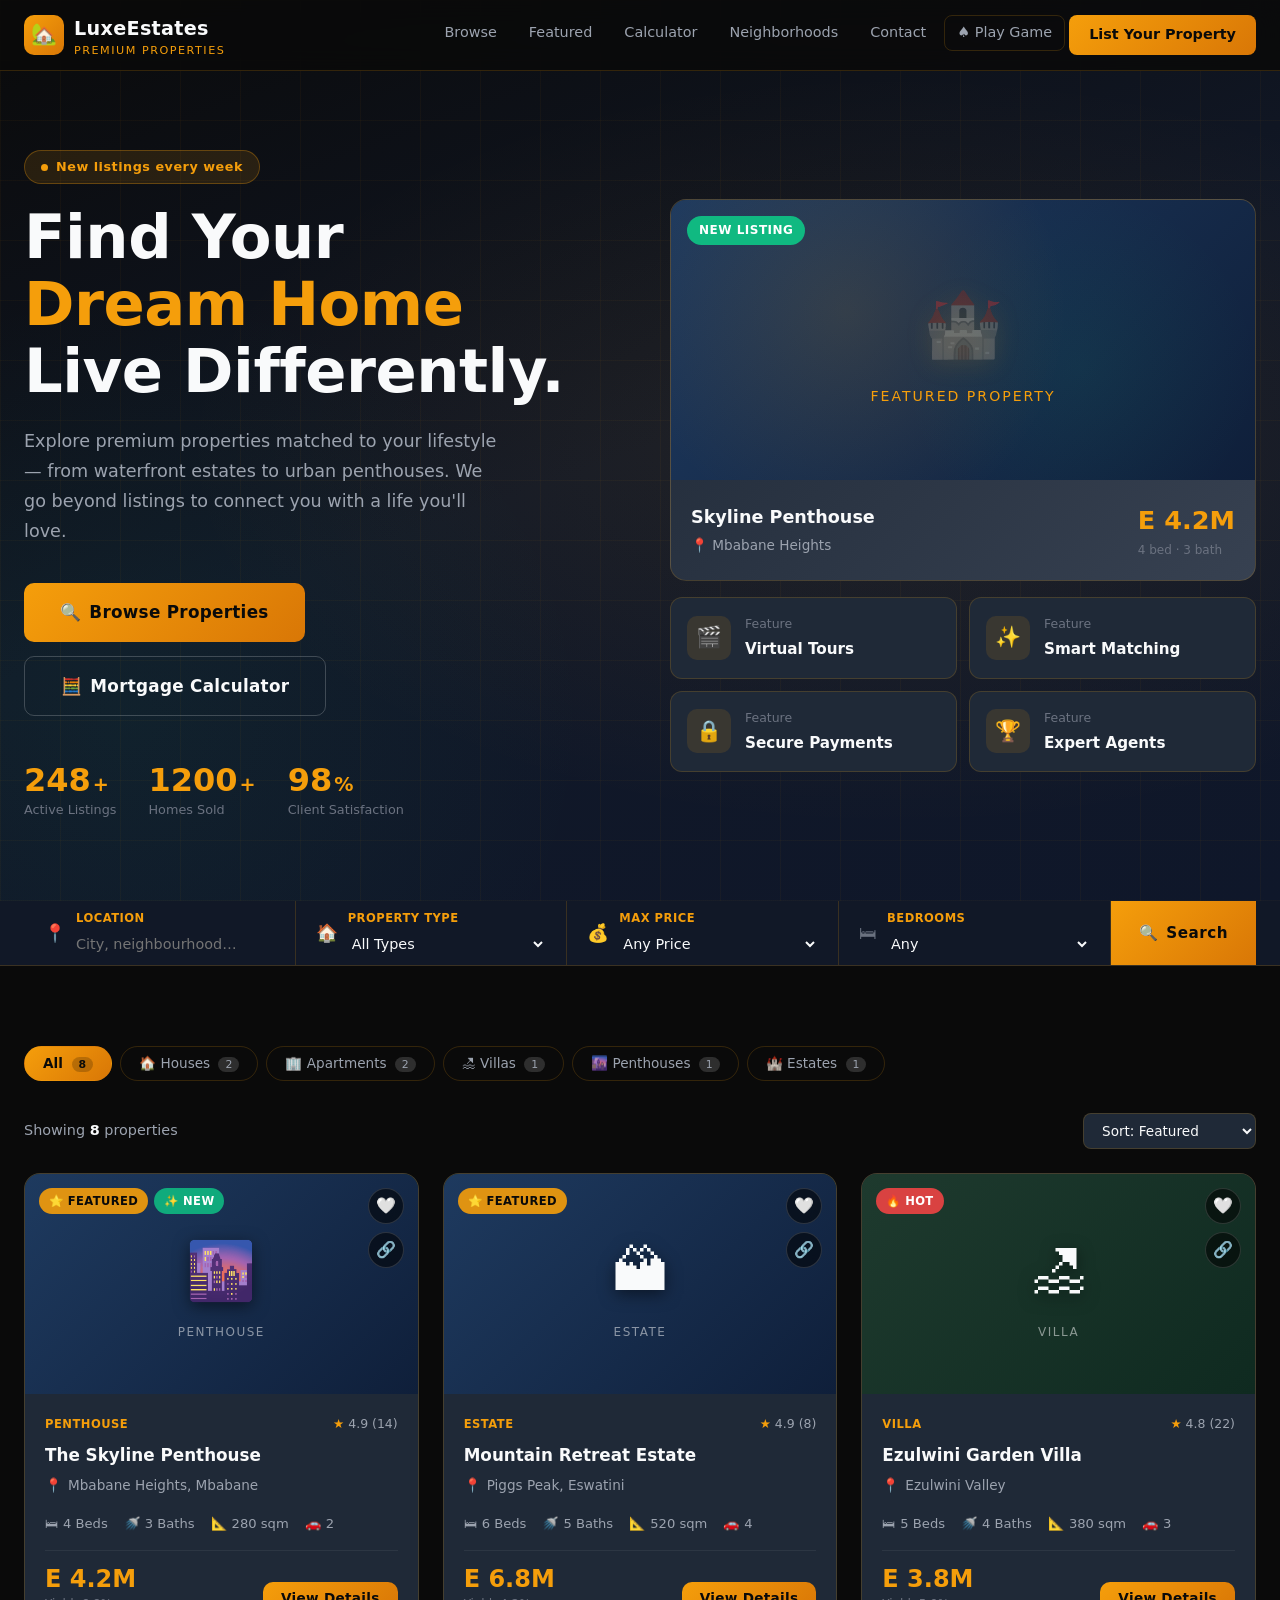
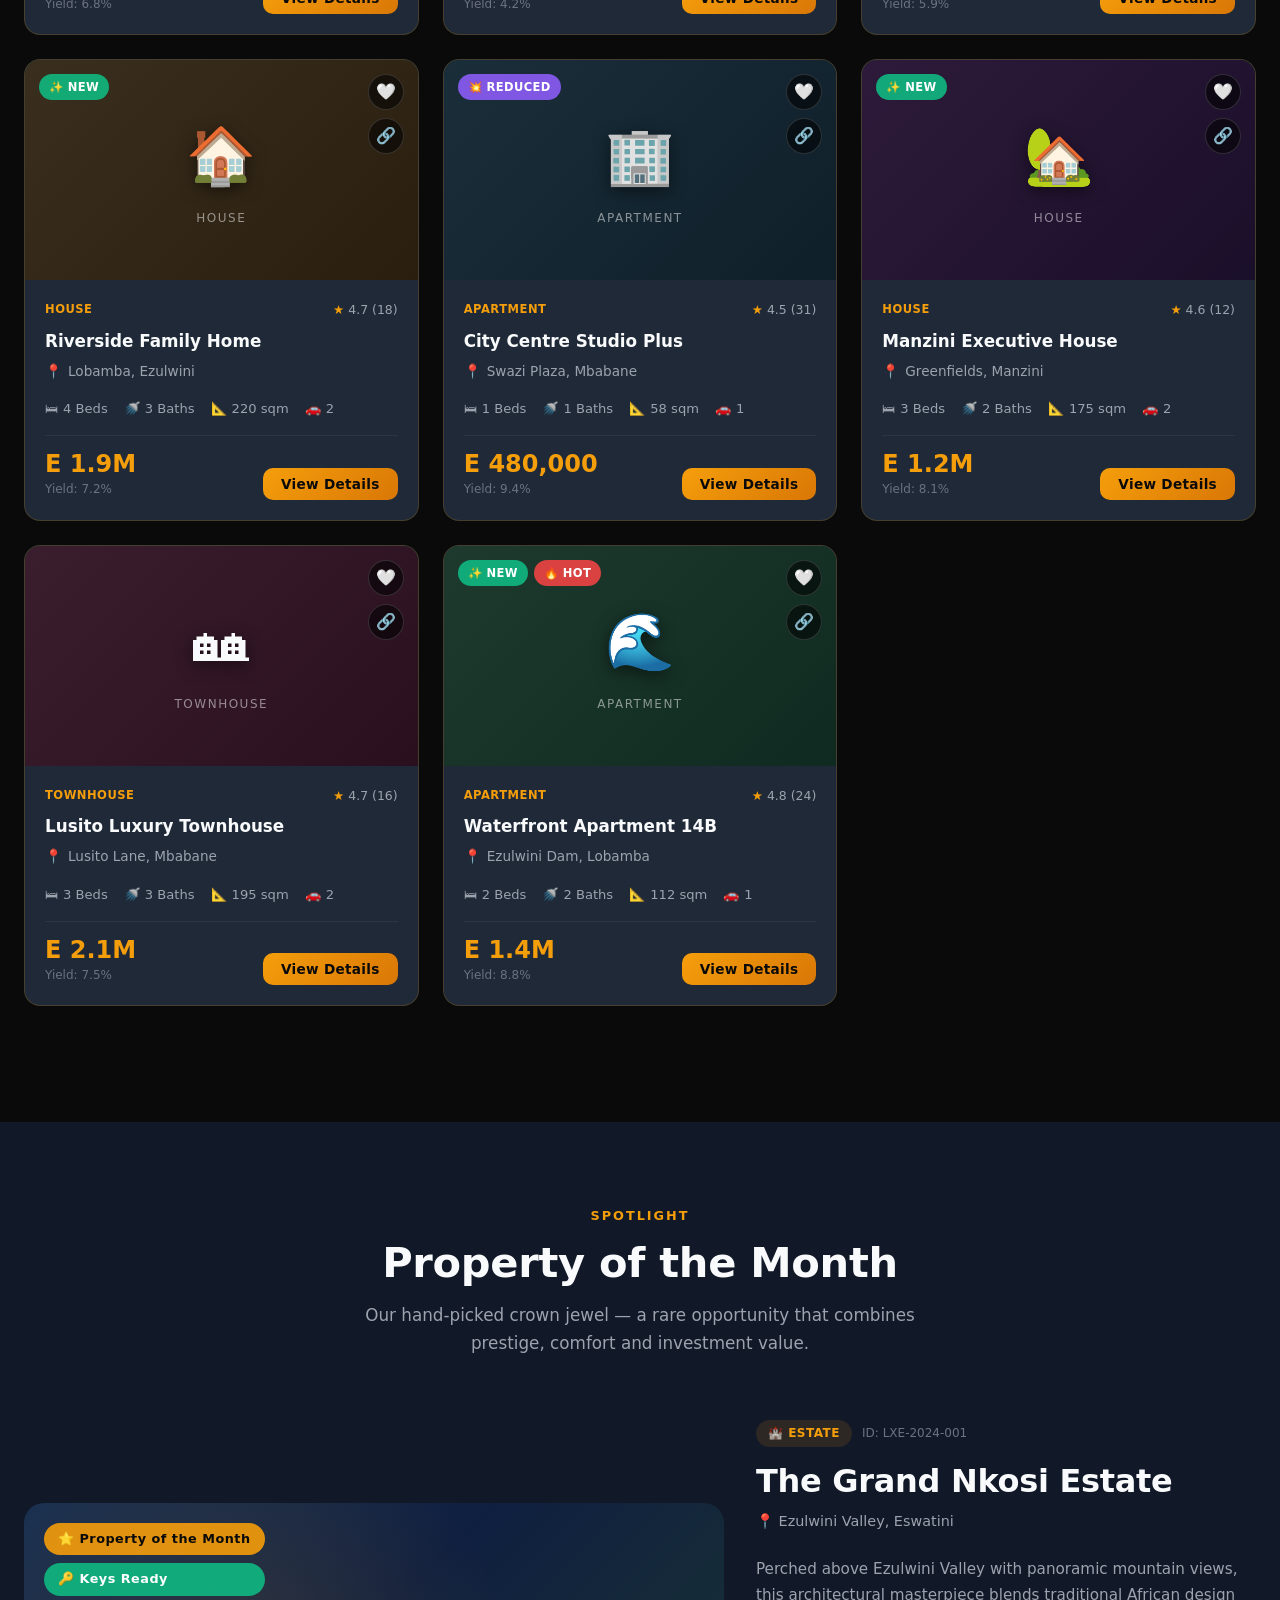
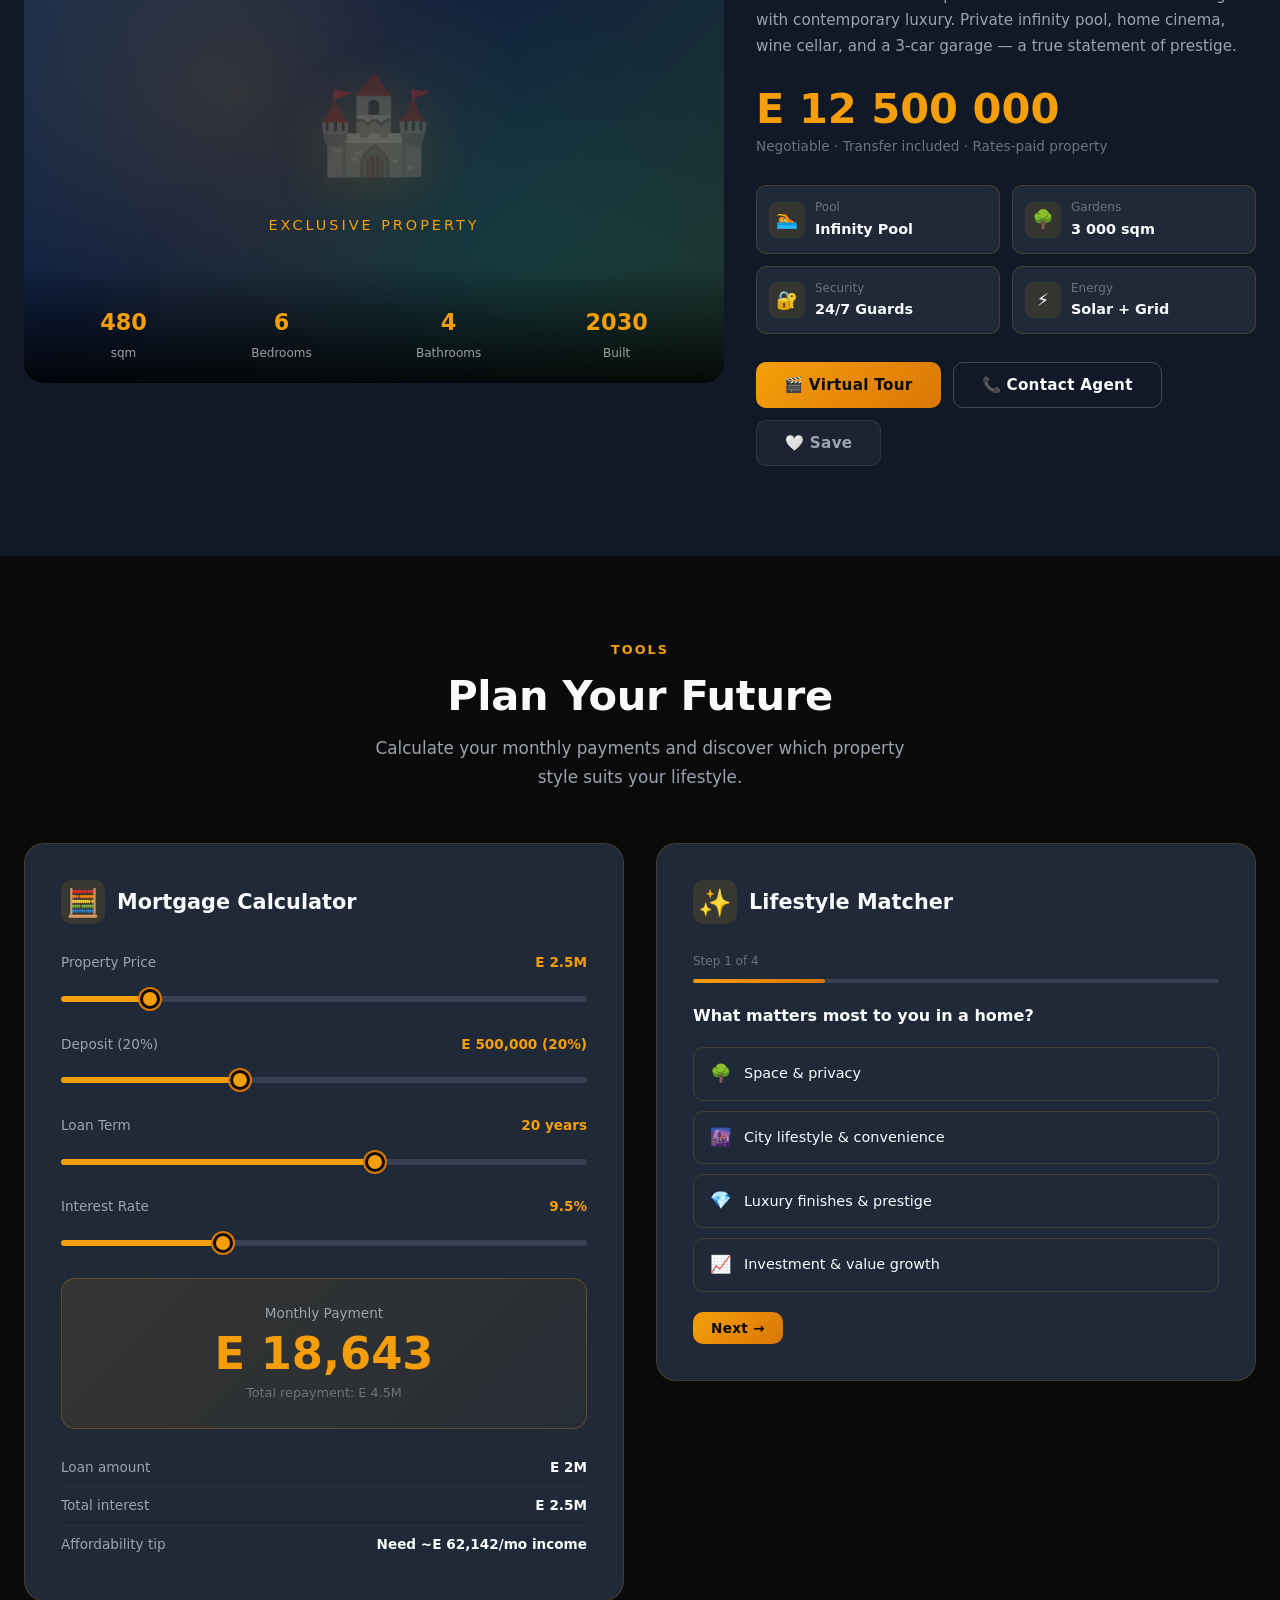
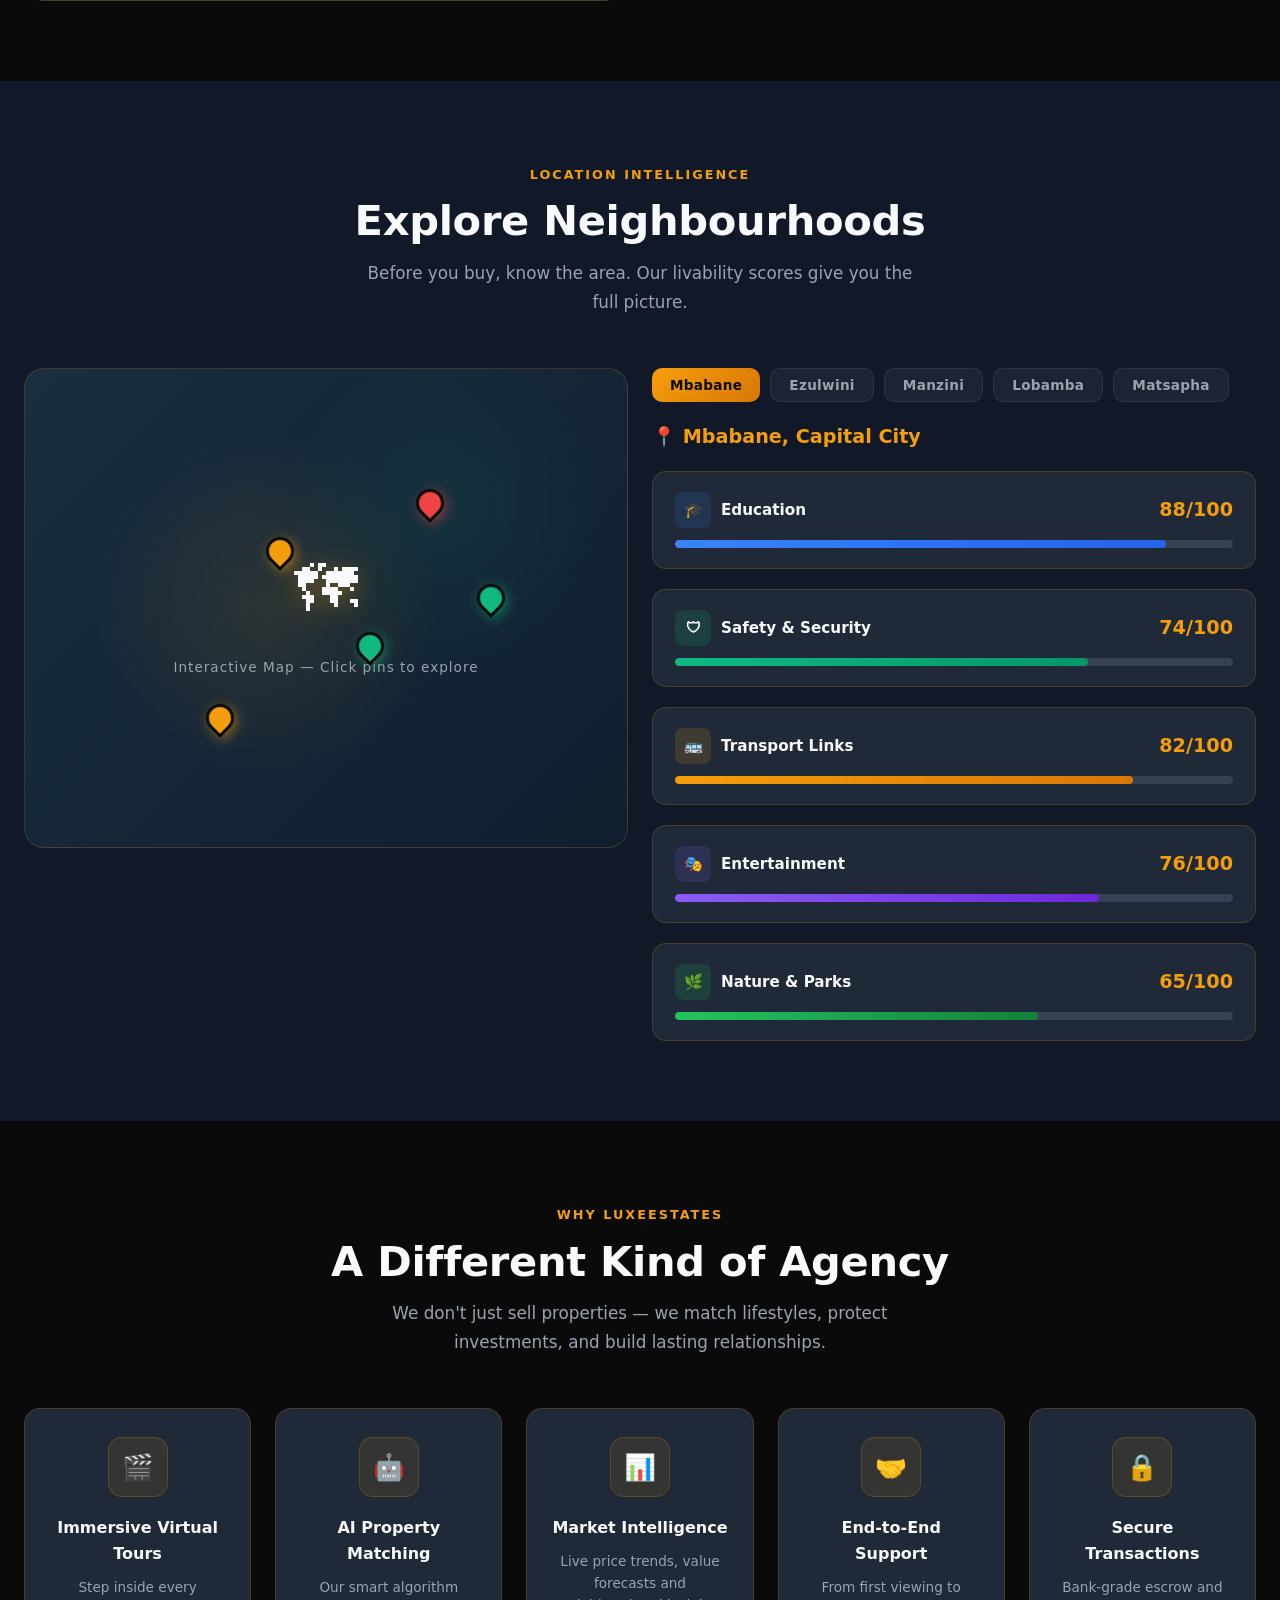
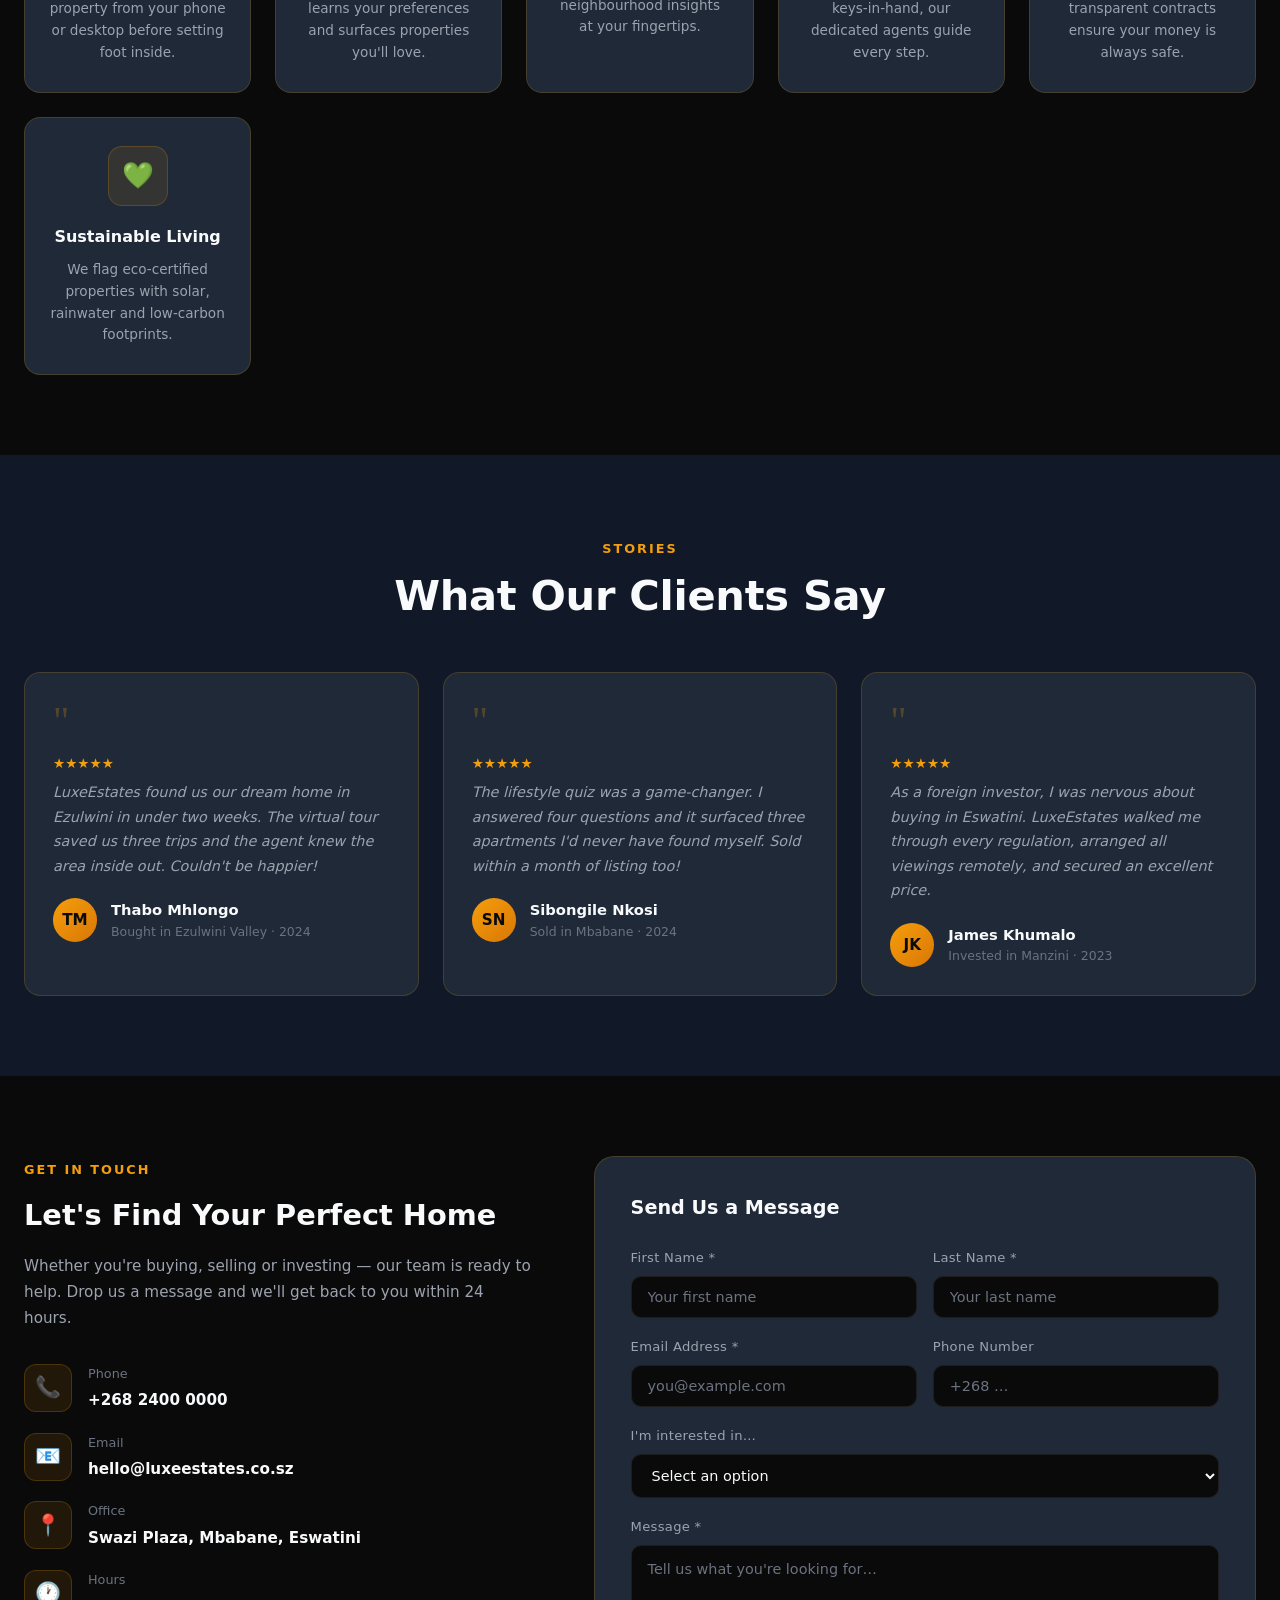
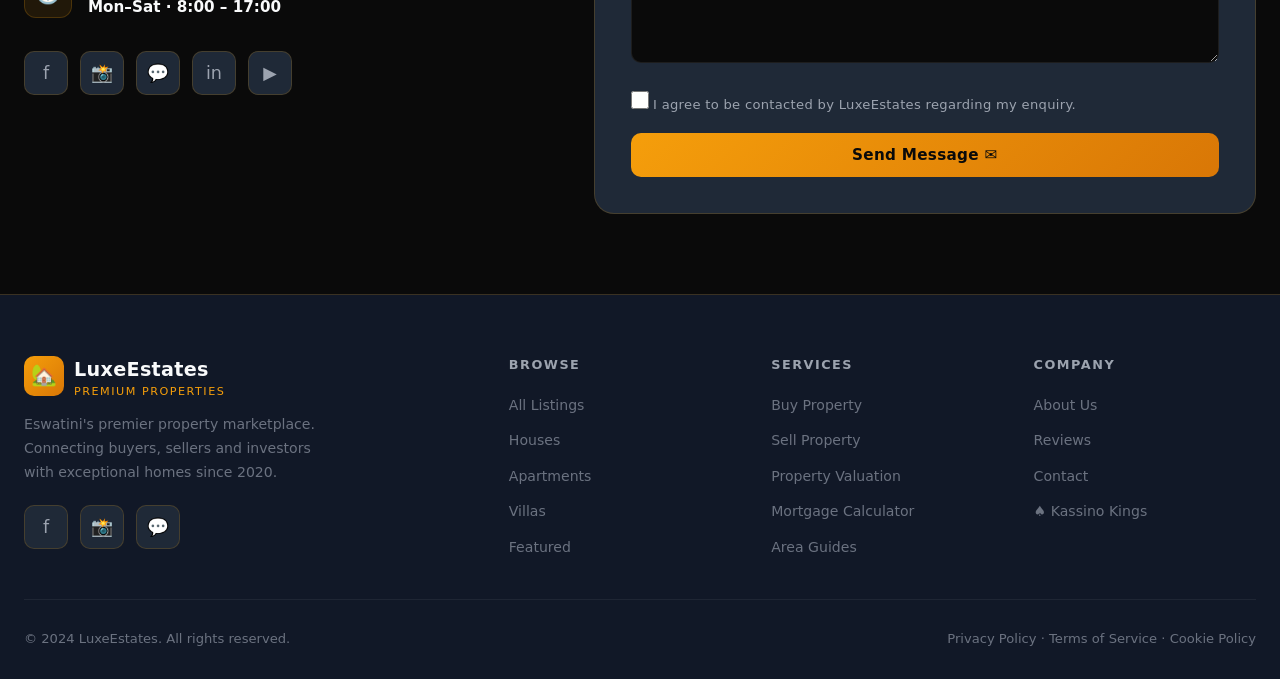
==== properties.html @ 28d4ff29 "Add interactive LuxeEstates property website Co-authored-by: Mr-Zwalo <201201387+Mr-Zwalo@users.nore" ====
<!DOCTYPE html>
<html lang="en">
<head>
    <meta charset="UTF-8">
    <meta name="viewport" content="width=device-width, initial-scale=1.0">
    <title>LuxeEstates — Premium Property Marketplace</title>
    <meta name="description" content="Discover extraordinary properties. Browse luxury homes, apartments and estates with virtual tours, interactive maps and AI-powered lifestyle matching.">
    <link rel="stylesheet" href="css/properties.css">
</head>
<body>

<!-- ── NAVIGATION ───────────────────────────────────────────────────────── -->
<nav id="nav" role="navigation" aria-label="Main navigation">
    <div class="container nav-inner">
        <a href="#" class="nav-logo" aria-label="LuxeEstates home">
            <div class="nav-logo-icon" aria-hidden="true">🏡</div>
            <div>
                <span class="nav-logo-text">LuxeEstates</span>
                <span class="nav-logo-sub">Premium Properties</span>
            </div>
        </a>

        <ul class="nav-links" id="nav-links" role="list">
            <li><a href="#listings" class="nav-links-item">Browse</a></li>
            <li><a href="#featured-section" class="nav-links-item">Featured</a></li>
            <li><a href="#calculator-section" class="nav-links-item">Calculator</a></li>
            <li><a href="#neighborhood-section" class="nav-links-item">Neighborhoods</a></li>
            <li><a href="#contact-section" class="nav-links-item">Contact</a></li>
            <li><a href="index.html" class="nav-links-item nav-game-link" title="Play Kassino Kings">♠ Play Game</a></li>
            <li><a href="#contact-section" class="nav-links-item nav-cta">List Your Property</a></li>
        </ul>

        <button id="nav-hamburger" aria-label="Toggle menu" aria-expanded="false">
            <span></span><span></span><span></span>
        </button>
    </div>
</nav>

<!-- ── HERO ─────────────────────────────────────────────────────────────── -->
<section id="hero" aria-label="Hero">
    <div class="hero-bg" aria-hidden="true"></div>
    <div class="hero-grid" aria-hidden="true"></div>

    <div class="container">
        <div class="hero-content">
            <!-- Left text -->
            <div class="hero-text">
                <div class="hero-badge" aria-live="polite">
                    <span class="hero-badge-dot" aria-hidden="true"></span>
                    <span>New listings every week</span>
                </div>

                <h1 class="hero-title">
                    <span class="hero-title-line">Find Your</span>
                    <span class="hero-title-line hero-title-accent">Dream Home</span>
                    <span class="hero-title-line">Live Differently.</span>
                </h1>

                <p class="hero-desc">
                    Explore premium properties matched to your lifestyle — from waterfront estates
                    to urban penthouses. We go beyond listings to connect you with a life you'll love.
                </p>

                <div class="hero-actions">
                    <a href="#listings" class="btn btn-primary btn-lg">
                        <span>🔍</span> Browse Properties
                    </a>
                    <a href="#calculator-section" class="btn btn-outline btn-lg">
                        <span>🧮</span> Mortgage Calculator
                    </a>
                </div>

                <div class="hero-stats" aria-label="Key statistics">
                    <div class="stat-item">
                        <div class="stat-number"><span class="counter" data-target="248">0</span><sup>+</sup></div>
                        <div class="stat-label">Active Listings</div>
                    </div>
                    <div class="stat-item">
                        <div class="stat-number"><span class="counter" data-target="1200">0</span><sup>+</sup></div>
                        <div class="stat-label">Homes Sold</div>
                    </div>
                    <div class="stat-item">
                        <div class="stat-number"><span class="counter" data-target="98">0</span><sup>%</sup></div>
                        <div class="stat-label">Client Satisfaction</div>
                    </div>
                </div>
            </div>

            <!-- Right visual cards -->
            <div class="hero-visual" aria-hidden="true">
                <div class="hero-main-card">
                    <div class="hero-property-img-placeholder prop-color-1">
                        <div class="house-icon">🏰</div>
                        <div class="prop-tag">Featured Property</div>
                    </div>
                    <div class="hero-badge-tag">New Listing</div>
                    <div class="hero-card-info">
                        <div>
                            <div class="hero-card-name">Skyline Penthouse</div>
                            <div class="hero-card-loc">📍 Mbabane Heights</div>
                        </div>
                        <div>
                            <div class="hero-card-price">E 4.2M</div>
                            <div class="hero-card-price-sub">4 bed · 3 bath</div>
                        </div>
                    </div>
                </div>

                <div class="hero-mini-cards">
                    <div class="hero-mini-card" tabindex="0" role="button" aria-label="Virtual Tours feature">
                        <div class="hero-mini-icon">🎬</div>
                        <div>
                            <div class="hero-mini-label">Feature</div>
                            <div class="hero-mini-value">Virtual Tours</div>
                        </div>
                    </div>
                    <div class="hero-mini-card" tabindex="0" role="button" aria-label="Smart Matching feature">
                        <div class="hero-mini-icon">✨</div>
                        <div>
                            <div class="hero-mini-label">Feature</div>
                            <div class="hero-mini-value">Smart Matching</div>
                        </div>
                    </div>
                    <div class="hero-mini-card" tabindex="0" role="button" aria-label="Secure Payments feature">
                        <div class="hero-mini-icon">🔒</div>
                        <div>
                            <div class="hero-mini-label">Feature</div>
                            <div class="hero-mini-value">Secure Payments</div>
                        </div>
                    </div>
                    <div class="hero-mini-card" tabindex="0" role="button" aria-label="Expert Agents feature">
                        <div class="hero-mini-icon">🏆</div>
                        <div>
                            <div class="hero-mini-label">Feature</div>
                            <div class="hero-mini-value">Expert Agents</div>
                        </div>
                    </div>
                </div>
            </div>
        </div>
    </div>
</section>

<!-- ── SEARCH BAR ─────────────────────────────────────────────────────────── -->
<section id="search-section" aria-label="Property search">
    <div class="container">
        <form class="search-bar" id="search-form" role="search" aria-label="Search properties">
            <div class="search-field">
                <span class="search-field-icon" aria-hidden="true">📍</span>
                <div class="search-field-inner">
                    <label for="search-location">Location</label>
                    <input id="search-location" type="text" placeholder="City, neighbourhood…" autocomplete="off">
                </div>
            </div>

            <div class="search-field">
                <span class="search-field-icon" aria-hidden="true">🏠</span>
                <div class="search-field-inner">
                    <label for="search-type">Property Type</label>
                    <select id="search-type" aria-label="Property type">
                        <option value="">All Types</option>
                        <option value="house">House</option>
                        <option value="apartment">Apartment</option>
                        <option value="villa">Villa</option>
                        <option value="penthouse">Penthouse</option>
                        <option value="townhouse">Townhouse</option>
                        <option value="estate">Estate</option>
                    </select>
                </div>
            </div>

            <div class="search-field">
                <span class="search-field-icon" aria-hidden="true">💰</span>
                <div class="search-field-inner">
                    <label for="search-price">Max Price</label>
                    <select id="search-price" aria-label="Maximum price">
                        <option value="">Any Price</option>
                        <option value="500000">E 500 000</option>
                        <option value="1000000">E 1 000 000</option>
                        <option value="2000000">E 2 000 000</option>
                        <option value="5000000">E 5 000 000</option>
                        <option value="10000000">E 10 000 000+</option>
                    </select>
                </div>
            </div>

            <div class="search-field">
                <span class="search-field-icon" aria-hidden="true">🛏</span>
                <div class="search-field-inner">
                    <label for="search-beds">Bedrooms</label>
                    <select id="search-beds" aria-label="Minimum bedrooms">
                        <option value="">Any</option>
                        <option value="1">1+</option>
                        <option value="2">2+</option>
                        <option value="3">3+</option>
                        <option value="4">4+</option>
                        <option value="5">5+</option>
                    </select>
                </div>
            </div>

            <button type="submit" id="btn-search-main" aria-label="Search">
                <span>🔍</span> Search
            </button>
        </form>
    </div>
</section>

<!-- ── LISTINGS ───────────────────────────────────────────────────────────── -->
<section id="listings" class="section" aria-label="Property listings">
    <div class="container">
        <div class="filter-tabs" role="tablist" aria-label="Property type filters" id="filter-tabs">
            <button class="filter-tab active" data-filter="all" role="tab" aria-selected="true">
                All <span class="filter-tab-count" id="count-all">0</span>
            </button>
            <button class="filter-tab" data-filter="house" role="tab" aria-selected="false">
                🏠 Houses <span class="filter-tab-count" id="count-house">0</span>
            </button>
            <button class="filter-tab" data-filter="apartment" role="tab" aria-selected="false">
                🏢 Apartments <span class="filter-tab-count" id="count-apartment">0</span>
            </button>
            <button class="filter-tab" data-filter="villa" role="tab" aria-selected="false">
                🏖 Villas <span class="filter-tab-count" id="count-villa">0</span>
            </button>
            <button class="filter-tab" data-filter="penthouse" role="tab" aria-selected="false">
                🌆 Penthouses <span class="filter-tab-count" id="count-penthouse">0</span>
            </button>
            <button class="filter-tab" data-filter="estate" role="tab" aria-selected="false">
                🏰 Estates <span class="filter-tab-count" id="count-estate">0</span>
            </button>
        </div>

        <div class="listing-header">
            <p class="listing-count" aria-live="polite" id="listing-count-text">Showing <strong id="visible-count">0</strong> properties</p>
            <select class="sort-select" id="sort-select" aria-label="Sort properties">
                <option value="default">Sort: Featured</option>
                <option value="price-asc">Price: Low to High</option>
                <option value="price-desc">Price: High to Low</option>
                <option value="newest">Newest First</option>
                <option value="beds-desc">Most Bedrooms</option>
            </select>
        </div>

        <div class="properties-grid" id="properties-grid" role="list" aria-label="Property listings"></div>

        <div style="text-align:center; margin-top:36px;">
            <button class="btn btn-outline" id="btn-load-more" style="display:none">
                Load More Properties
            </button>
        </div>
    </div>
</section>

<!-- ── FEATURED PROPERTY ──────────────────────────────────────────────────── -->
<section id="featured-section" class="section section-alt" aria-label="Featured property">
    <div class="container">
        <div class="section-header">
            <span class="section-eyebrow">Spotlight</span>
            <h2 class="section-title">Property of the Month</h2>
            <p class="section-desc">Our hand-picked crown jewel — a rare opportunity that combines prestige, comfort and investment value.</p>
        </div>

        <div class="featured-showcase">
            <div class="featured-visual">
                <div class="featured-img">
                    <div class="feat-house">🏰</div>
                    <div class="feat-label">Exclusive Property</div>
                </div>
                <div class="featured-badge-wrap">
                    <span class="featured-badge">⭐ Property of the Month</span>
                    <span class="featured-badge" style="background:rgba(16,185,129,.9);color:#fff">🔑 Keys Ready</span>
                </div>
                <div class="featured-bottom-bar">
                    <div class="featured-stat">
                        <div class="featured-stat-num">480</div>
                        <div class="featured-stat-lab">sqm</div>
                    </div>
                    <div class="featured-stat">
                        <div class="featured-stat-num">6</div>
                        <div class="featured-stat-lab">Bedrooms</div>
                    </div>
                    <div class="featured-stat">
                        <div class="featured-stat-num">4</div>
                        <div class="featured-stat-lab">Bathrooms</div>
                    </div>
                    <div class="featured-stat">
                        <div class="featured-stat-num">2030</div>
                        <div class="featured-stat-lab">Built</div>
                    </div>
                </div>
            </div>

            <div class="featured-info">
                <div class="featured-eyebrow">
                    <span class="featured-type-tag">🏰 Estate</span>
                    <span class="featured-id">ID: LXE-2024-001</span>
                </div>

                <h2 class="featured-title">The Grand Nkosi Estate</h2>
                <div class="featured-loc">📍 Ezulwini Valley, Eswatini</div>

                <p class="featured-desc">
                    Perched above Ezulwini Valley with panoramic mountain views, this architectural masterpiece
                    blends traditional African design with contemporary luxury. Private infinity pool, home cinema,
                    wine cellar, and a 3-car garage — a true statement of prestige.
                </p>

                <div class="featured-price">E 12 500 000</div>
                <p class="featured-price-note">Negotiable · Transfer included · Rates-paid property</p>

                <div class="featured-highlights">
                    <div class="feat-hl">
                        <div class="feat-hl-icon">🏊</div>
                        <div>
                            <div class="feat-hl-label">Pool</div>
                            <div class="feat-hl-val">Infinity Pool</div>
                        </div>
                    </div>
                    <div class="feat-hl">
                        <div class="feat-hl-icon">🌳</div>
                        <div>
                            <div class="feat-hl-label">Gardens</div>
                            <div class="feat-hl-val">3 000 sqm</div>
                        </div>
                    </div>
                    <div class="feat-hl">
                        <div class="feat-hl-icon">🔐</div>
                        <div>
                            <div class="feat-hl-label">Security</div>
                            <div class="feat-hl-val">24/7 Guards</div>
                        </div>
                    </div>
                    <div class="feat-hl">
                        <div class="feat-hl-icon">⚡</div>
                        <div>
                            <div class="feat-hl-label">Energy</div>
                            <div class="feat-hl-val">Solar + Grid</div>
                        </div>
                    </div>
                </div>

                <div class="featured-actions">
                    <button class="btn btn-primary" onclick="openFeaturedModal()">
                        🎬 Virtual Tour
                    </button>
                    <button class="btn btn-outline" onclick="showToast('📞 Agent will call you shortly!', 'success')">
                        📞 Contact Agent
                    </button>
                    <button class="btn btn-ghost" onclick="toggleFeaturedFav(this)">
                        🤍 Save
                    </button>
                </div>
            </div>
        </div>
    </div>
</section>

<!-- ── MORTGAGE CALCULATOR + LIFESTYLE QUIZ ───────────────────────────────── -->
<section id="calculator-section" class="section" aria-label="Mortgage calculator and lifestyle quiz">
    <div class="container">
        <div class="section-header">
            <span class="section-eyebrow">Tools</span>
            <h2 class="section-title">Plan Your Future</h2>
            <p class="section-desc">Calculate your monthly payments and discover which property style suits your lifestyle.</p>
        </div>

        <div class="calc-grid">
            <!-- Mortgage Calculator -->
            <div class="calc-box" aria-label="Mortgage calculator">
                <div class="calc-title">
                    <div class="calc-title-icon" aria-hidden="true">🧮</div>
                    Mortgage Calculator
                </div>

                <div class="calc-field">
                    <div class="calc-label">
                        <span>Property Price</span>
                        <span class="calc-label-value" id="calc-price-val">E 2 500 000</span>
                    </div>
                    <input type="range" id="calc-price" min="200000" max="15000000" step="100000" value="2500000" aria-label="Property price">
                </div>

                <div class="calc-field">
                    <div class="calc-label">
                        <span>Deposit (20%)</span>
                        <span class="calc-label-value" id="calc-deposit-val">E 500 000</span>
                    </div>
                    <input type="range" id="calc-deposit" min="5" max="50" step="1" value="20" aria-label="Deposit percentage">
                </div>

                <div class="calc-field">
                    <div class="calc-label">
                        <span>Loan Term</span>
                        <span class="calc-label-value" id="calc-term-val">20 years</span>
                    </div>
                    <input type="range" id="calc-term" min="5" max="30" step="1" value="20" aria-label="Loan term in years">
                </div>

                <div class="calc-field">
                    <div class="calc-label">
                        <span>Interest Rate</span>
                        <span class="calc-label-value" id="calc-rate-val">9.5%</span>
                    </div>
                    <input type="range" id="calc-rate" min="5" max="20" step="0.1" value="9.5" aria-label="Annual interest rate">
                </div>

                <div class="calc-result-box" aria-live="polite" aria-atomic="true">
                    <div class="calc-result-label">Monthly Payment</div>
                    <div class="calc-result-value" id="calc-monthly">E 0</div>
                    <div class="calc-result-sub" id="calc-total-label">Total repayment: E 0</div>
                </div>

                <div class="calc-breakdown">
                    <div class="calc-breakdown-row">
                        <span class="cbd-label">Loan amount</span>
                        <span class="cbd-val" id="cbd-loan">E 0</span>
                    </div>
                    <div class="calc-breakdown-row">
                        <span class="cbd-label">Total interest</span>
                        <span class="cbd-val" id="cbd-interest">E 0</span>
                    </div>
                    <div class="calc-breakdown-row">
                        <span class="cbd-label">Affordability tip</span>
                        <span class="cbd-val" id="cbd-tip">—</span>
                    </div>
                </div>
            </div>

            <!-- Lifestyle Matcher -->
            <div class="lifestyle-box" aria-label="Lifestyle property matcher quiz">
                <div class="calc-title">
                    <div class="calc-title-icon" aria-hidden="true">✨</div>
                    Lifestyle Matcher
                </div>

                <div id="quiz-container">
                    <!-- Step 1 -->
                    <div class="quiz-step active" data-step="1">
                        <div class="quiz-step-label">Step 1 of 4</div>
                        <div class="quiz-progress"><div class="quiz-progress-bar" style="width:25%"></div></div>
                        <div class="quiz-question">What matters most to you in a home?</div>
                        <div class="quiz-options" role="group">
                            <label class="quiz-option" data-value="space" tabindex="0">
                                <span class="quiz-option-icon">🌳</span> Space &amp; privacy
                            </label>
                            <label class="quiz-option" data-value="urban" tabindex="0">
                                <span class="quiz-option-icon">🌆</span> City lifestyle &amp; convenience
                            </label>
                            <label class="quiz-option" data-value="luxury" tabindex="0">
                                <span class="quiz-option-icon">💎</span> Luxury finishes &amp; prestige
                            </label>
                            <label class="quiz-option" data-value="value" tabindex="0">
                                <span class="quiz-option-icon">📈</span> Investment &amp; value growth
                            </label>
                        </div>
                        <button class="btn btn-primary btn-sm quiz-next" data-next="2">Next →</button>
                    </div>

                    <!-- Step 2 -->
                    <div class="quiz-step" data-step="2">
                        <div class="quiz-step-label">Step 2 of 4</div>
                        <div class="quiz-progress"><div class="quiz-progress-bar" style="width:50%"></div></div>
                        <div class="quiz-question">How do you prefer to spend your weekends?</div>
                        <div class="quiz-options" role="group">
                            <label class="quiz-option" data-value="outdoor" tabindex="0">
                                <span class="quiz-option-icon">🏞</span> Outdoor activities &amp; nature
                            </label>
                            <label class="quiz-option" data-value="social" tabindex="0">
                                <span class="quiz-option-icon">🎉</span> Entertaining guests
                            </label>
                            <label class="quiz-option" data-value="relax" tabindex="0">
                                <span class="quiz-option-icon">🛋</span> Relaxing at home
                            </label>
                            <label class="quiz-option" data-value="explore" tabindex="0">
                                <span class="quiz-option-icon">🚗</span> Exploring the city
                            </label>
                        </div>
                        <div style="display:flex;gap:10px">
                            <button class="btn btn-ghost btn-sm quiz-back" data-back="1">← Back</button>
                            <button class="btn btn-primary btn-sm quiz-next" data-next="3">Next →</button>
                        </div>
                    </div>

                    <!-- Step 3 -->
                    <div class="quiz-step" data-step="3">
                        <div class="quiz-step-label">Step 3 of 4</div>
                        <div class="quiz-progress"><div class="quiz-progress-bar" style="width:75%"></div></div>
                        <div class="quiz-question">What's your household like?</div>
                        <div class="quiz-options" role="group">
                            <label class="quiz-option" data-value="single" tabindex="0">
                                <span class="quiz-option-icon">👤</span> Solo professional
                            </label>
                            <label class="quiz-option" data-value="couple" tabindex="0">
                                <span class="quiz-option-icon">👫</span> Couple / Partner
                            </label>
                            <label class="quiz-option" data-value="family" tabindex="0">
                                <span class="quiz-option-icon">👨‍👩‍👧‍👦</span> Growing family
                            </label>
                            <label class="quiz-option" data-value="extended" tabindex="0">
                                <span class="quiz-option-icon">🏘</span> Extended / Multi-gen
                            </label>
                        </div>
                        <div style="display:flex;gap:10px">
                            <button class="btn btn-ghost btn-sm quiz-back" data-back="2">← Back</button>
                            <button class="btn btn-primary btn-sm quiz-next" data-next="4">Next →</button>
                        </div>
                    </div>

                    <!-- Step 4 -->
                    <div class="quiz-step" data-step="4">
                        <div class="quiz-step-label">Step 4 of 4</div>
                        <div class="quiz-progress"><div class="quiz-progress-bar" style="width:100%"></div></div>
                        <div class="quiz-question">What's your budget range?</div>
                        <div class="quiz-options" role="group">
                            <label class="quiz-option" data-value="budget-low" tabindex="0">
                                <span class="quiz-option-icon">💚</span> Under E 800 000
                            </label>
                            <label class="quiz-option" data-value="budget-mid" tabindex="0">
                                <span class="quiz-option-icon">💛</span> E 800k – E 3M
                            </label>
                            <label class="quiz-option" data-value="budget-high" tabindex="0">
                                <span class="quiz-option-icon">🧡</span> E 3M – E 8M
                            </label>
                            <label class="quiz-option" data-value="budget-ultra" tabindex="0">
                                <span class="quiz-option-icon">💎</span> E 8M+
                            </label>
                        </div>
                        <div style="display:flex;gap:10px">
                            <button class="btn btn-ghost btn-sm quiz-back" data-back="3">← Back</button>
                            <button class="btn btn-accent btn-sm" id="btn-quiz-finish">See My Match 🎯</button>
                        </div>
                    </div>

                    <!-- Result -->
                    <div class="quiz-step" data-step="result">
                        <div class="quiz-result" id="quiz-result-content" aria-live="polite"></div>
                        <div style="display:flex;gap:10px;justify-content:center;margin-top:20px">
                            <a href="#listings" class="btn btn-primary btn-sm">View Matches</a>
                            <button class="btn btn-ghost btn-sm" id="btn-quiz-restart">Retake Quiz</button>
                        </div>
                    </div>
                </div>
            </div>
        </div>
    </div>
</section>

<!-- ── NEIGHBORHOOD EXPLORER ──────────────────────────────────────────────── -->
<section id="neighborhood-section" class="section section-alt" aria-label="Neighborhood explorer">
    <div class="container">
        <div class="section-header">
            <span class="section-eyebrow">Location Intelligence</span>
            <h2 class="section-title">Explore Neighbourhoods</h2>
            <p class="section-desc">Before you buy, know the area. Our livability scores give you the full picture.</p>
        </div>

        <div class="neighborhood-grid">
            <!-- Map placeholder -->
            <div class="hood-map-placeholder" aria-label="Interactive neighbourhood map">
                <div class="map-icon-big" aria-hidden="true">🗺</div>
                <div class="map-label">Interactive Map — Click pins to explore</div>
                <div class="map-pins" aria-hidden="true" id="map-pins">
                    <div class="map-pin" style="top:35%;left:40%" title="Mbabane CBD" data-area="Mbabane"></div>
                    <div class="map-pin pin-accent" style="top:55%;left:55%" title="Ezulwini Valley" data-area="Ezulwini"></div>
                    <div class="map-pin pin-red" style="top:25%;left:65%" title="Matsapha Industrial" data-area="Matsapha"></div>
                    <div class="map-pin" style="top:70%;left:30%" title="Manzini City" data-area="Manzini"></div>
                    <div class="map-pin pin-accent" style="top:45%;left:75%" title="Lobamba Village" data-area="Lobamba"></div>
                </div>
            </div>

            <!-- Scores panel -->
            <div>
                <div style="display:flex;gap:10px;flex-wrap:wrap;margin-bottom:20px" role="group" aria-label="Select neighbourhood">
                    <button class="btn btn-primary btn-sm" data-hood="Mbabane" onclick="loadHoodScores(this)">Mbabane</button>
                    <button class="btn btn-ghost btn-sm" data-hood="Ezulwini" onclick="loadHoodScores(this)">Ezulwini</button>
                    <button class="btn btn-ghost btn-sm" data-hood="Manzini" onclick="loadHoodScores(this)">Manzini</button>
                    <button class="btn btn-ghost btn-sm" data-hood="Lobamba" onclick="loadHoodScores(this)">Lobamba</button>
                    <button class="btn btn-ghost btn-sm" data-hood="Matsapha" onclick="loadHoodScores(this)">Matsapha</button>
                </div>

                <div id="hood-area-title" style="font-size:1.2em;font-weight:700;margin-bottom:18px;color:var(--gold)">
                    📍 Mbabane, Eswatini
                </div>

                <div class="hood-scores" id="hood-scores" aria-label="Neighbourhood livability scores"></div>
            </div>
        </div>
    </div>
</section>

<!-- ── WHY US ──────────────────────────────────────────────────────────────── -->
<section id="why-section" class="section" aria-label="Why choose LuxeEstates">
    <div class="container">
        <div class="section-header">
            <span class="section-eyebrow">Why LuxeEstates</span>
            <h2 class="section-title">A Different Kind of Agency</h2>
            <p class="section-desc">We don't just sell properties — we match lifestyles, protect investments, and build lasting relationships.</p>
        </div>

        <div class="why-grid">
            <div class="why-card">
                <div class="why-icon">🎬</div>
                <div class="why-title">Immersive Virtual Tours</div>
                <div class="why-desc">Step inside every property from your phone or desktop before setting foot inside.</div>
            </div>
            <div class="why-card">
                <div class="why-icon">🤖</div>
                <div class="why-title">AI Property Matching</div>
                <div class="why-desc">Our smart algorithm learns your preferences and surfaces properties you'll love.</div>
            </div>
            <div class="why-card">
                <div class="why-icon">📊</div>
                <div class="why-title">Market Intelligence</div>
                <div class="why-desc">Live price trends, value forecasts and neighbourhood insights at your fingertips.</div>
            </div>
            <div class="why-card">
                <div class="why-icon">🤝</div>
                <div class="why-title">End-to-End Support</div>
                <div class="why-desc">From first viewing to keys-in-hand, our dedicated agents guide every step.</div>
            </div>
            <div class="why-card">
                <div class="why-icon">🔒</div>
                <div class="why-title">Secure Transactions</div>
                <div class="why-desc">Bank-grade escrow and transparent contracts ensure your money is always safe.</div>
            </div>
            <div class="why-card">
                <div class="why-icon">💚</div>
                <div class="why-title">Sustainable Living</div>
                <div class="why-desc">We flag eco-certified properties with solar, rainwater and low-carbon footprints.</div>
            </div>
        </div>
    </div>
</section>

<!-- ── TESTIMONIALS ────────────────────────────────────────────────────────── -->
<section id="testimonials-section" class="section section-alt" aria-label="Client testimonials">
    <div class="container">
        <div class="section-header">
            <span class="section-eyebrow">Stories</span>
            <h2 class="section-title">What Our Clients Say</h2>
        </div>

        <div class="testimonials-grid">
            <div class="testimonial-card">
                <div class="testimonial-quote">"</div>
                <div class="testimonial-stars">★★★★★</div>
                <p class="testimonial-text">LuxeEstates found us our dream home in Ezulwini in under two weeks. The virtual tour saved us three trips and the agent knew the area inside out. Couldn't be happier!</p>
                <div class="testimonial-author">
                    <div class="testimonial-avatar">TM</div>
                    <div>
                        <div class="testimonial-name">Thabo Mhlongo</div>
                        <div class="testimonial-role">Bought in Ezulwini Valley · 2024</div>
                    </div>
                </div>
            </div>

            <div class="testimonial-card">
                <div class="testimonial-quote">"</div>
                <div class="testimonial-stars">★★★★★</div>
                <p class="testimonial-text">The lifestyle quiz was a game-changer. I answered four questions and it surfaced three apartments I'd never have found myself. Sold within a month of listing too!</p>
                <div class="testimonial-author">
                    <div class="testimonial-avatar">SN</div>
                    <div>
                        <div class="testimonial-name">Sibongile Nkosi</div>
                        <div class="testimonial-role">Sold in Mbabane · 2024</div>
                    </div>
                </div>
            </div>

            <div class="testimonial-card">
                <div class="testimonial-quote">"</div>
                <div class="testimonial-stars">★★★★★</div>
                <p class="testimonial-text">As a foreign investor, I was nervous about buying in Eswatini. LuxeEstates walked me through every regulation, arranged all viewings remotely, and secured an excellent price.</p>
                <div class="testimonial-author">
                    <div class="testimonial-avatar">JK</div>
                    <div>
                        <div class="testimonial-name">James Khumalo</div>
                        <div class="testimonial-role">Invested in Manzini · 2023</div>
                    </div>
                </div>
            </div>
        </div>
    </div>
</section>

<!-- ── CONTACT ─────────────────────────────────────────────────────────────── -->
<section id="contact-section" class="section" aria-label="Contact us">
    <div class="container">
        <div class="contact-grid">
            <div class="contact-info">
                <span class="section-eyebrow">Get In Touch</span>
                <h2 class="contact-info-title">Let's Find Your Perfect Home</h2>
                <p class="contact-info-desc">
                    Whether you're buying, selling or investing — our team is ready to help. Drop us a message
                    and we'll get back to you within 24 hours.
                </p>

                <div class="contact-points">
                    <div class="contact-point">
                        <div class="contact-point-icon">📞</div>
                        <div>
                            <div class="contact-point-label">Phone</div>
                            <div class="contact-point-val">+268 2400 0000</div>
                        </div>
                    </div>
                    <div class="contact-point">
                        <div class="contact-point-icon">📧</div>
                        <div>
                            <div class="contact-point-label">Email</div>
                            <div class="contact-point-val">hello@luxeestates.co.sz</div>
                        </div>
                    </div>
                    <div class="contact-point">
                        <div class="contact-point-icon">📍</div>
                        <div>
                            <div class="contact-point-label">Office</div>
                            <div class="contact-point-val">Swazi Plaza, Mbabane, Eswatini</div>
                        </div>
                    </div>
                    <div class="contact-point">
                        <div class="contact-point-icon">🕐</div>
                        <div>
                            <div class="contact-point-label">Hours</div>
                            <div class="contact-point-val">Mon–Sat · 8:00 – 17:00</div>
                        </div>
                    </div>
                </div>

                <div class="social-row" aria-label="Social media links">
                    <a href="#" class="social-btn" aria-label="Facebook">f</a>
                    <a href="#" class="social-btn" aria-label="Instagram">📸</a>
                    <a href="#" class="social-btn" aria-label="WhatsApp">💬</a>
                    <a href="#" class="social-btn" aria-label="LinkedIn">in</a>
                    <a href="#" class="social-btn" aria-label="YouTube">▶</a>
                </div>
            </div>

            <div class="contact-form-box" aria-label="Contact form">
                <div class="form-title">Send Us a Message</div>
                <form id="contact-form" novalidate>
                    <div class="form-row">
                        <div class="form-group">
                            <label for="cf-fname">First Name *</label>
                            <input class="form-input" type="text" id="cf-fname" name="fname" placeholder="Your first name" required autocomplete="given-name">
                        </div>
                        <div class="form-group">
                            <label for="cf-lname">Last Name *</label>
                            <input class="form-input" type="text" id="cf-lname" name="lname" placeholder="Your last name" required autocomplete="family-name">
                        </div>
                    </div>
                    <div class="form-row">
                        <div class="form-group">
                            <label for="cf-email">Email Address *</label>
                            <input class="form-input" type="email" id="cf-email" name="email" placeholder="you@example.com" required autocomplete="email">
                        </div>
                        <div class="form-group">
                            <label for="cf-phone">Phone Number</label>
                            <input class="form-input" type="tel" id="cf-phone" name="phone" placeholder="+268 …" autocomplete="tel">
                        </div>
                    </div>
                    <div class="form-group">
                        <label for="cf-interest">I'm interested in…</label>
                        <select class="form-select" id="cf-interest" name="interest">
                            <option value="">Select an option</option>
                            <option>Buying a property</option>
                            <option>Selling my property</option>
                            <option>Renting a property</option>
                            <option>Property investment advice</option>
                            <option>Property valuation</option>
                            <option>Other</option>
                        </select>
                    </div>
                    <div class="form-group">
                        <label for="cf-message">Message *</label>
                        <textarea class="form-textarea" id="cf-message" name="message" rows="4" placeholder="Tell us what you're looking for…" required></textarea>
                    </div>
                    <div class="form-group">
                        <label class="form-check">
                            <input type="checkbox" id="cf-consent" name="consent" required>
                            I agree to be contacted by LuxeEstates regarding my enquiry.
                        </label>
                    </div>
                    <button type="submit" class="btn btn-primary" style="width:100%;justify-content:center">
                        Send Message ✉️
                    </button>
                </form>

                <div class="form-success" id="form-success" role="alert" aria-live="assertive">
                    <div class="form-success-icon">🎉</div>
                    <div class="form-success-title">Message Sent!</div>
                    <p class="form-success-desc">Thank you! Our team will be in touch within 24 hours.</p>
                </div>
            </div>
        </div>
    </div>
</section>

<!-- ── FOOTER ──────────────────────────────────────────────────────────────── -->
<footer role="contentinfo">
    <div class="container">
        <div class="footer-grid">
            <div>
                <div class="footer-brand-logo">
                    <div class="nav-logo-icon" aria-hidden="true">🏡</div>
                    <div>
                        <span class="nav-logo-text">LuxeEstates</span>
                        <span class="nav-logo-sub">Premium Properties</span>
                    </div>
                </div>
                <p class="footer-brand-desc">
                    Eswatini's premier property marketplace. Connecting buyers, sellers
                    and investors with exceptional homes since 2020.
                </p>
                <div class="social-row">
                    <a href="#" class="social-btn" aria-label="Facebook">f</a>
                    <a href="#" class="social-btn" aria-label="Instagram">📸</a>
                    <a href="#" class="social-btn" aria-label="WhatsApp">💬</a>
                </div>
            </div>
            <div>
                <div class="footer-col-title">Browse</div>
                <ul class="footer-links" role="list">
                    <li><a href="#listings">All Listings</a></li>
                    <li><a href="#listings" onclick="filterByType('house')">Houses</a></li>
                    <li><a href="#listings" onclick="filterByType('apartment')">Apartments</a></li>
                    <li><a href="#listings" onclick="filterByType('villa')">Villas</a></li>
                    <li><a href="#featured-section">Featured</a></li>
                </ul>
            </div>
            <div>
                <div class="footer-col-title">Services</div>
                <ul class="footer-links" role="list">
                    <li><a href="#contact-section">Buy Property</a></li>
                    <li><a href="#contact-section">Sell Property</a></li>
                    <li><a href="#contact-section">Property Valuation</a></li>
                    <li><a href="#calculator-section">Mortgage Calculator</a></li>
                    <li><a href="#neighborhood-section">Area Guides</a></li>
                </ul>
            </div>
            <div>
                <div class="footer-col-title">Company</div>
                <ul class="footer-links" role="list">
                    <li><a href="#why-section">About Us</a></li>
                    <li><a href="#testimonials-section">Reviews</a></li>
                    <li><a href="#contact-section">Contact</a></li>
                    <li><a href="index.html">♠ Kassino Kings</a></li>
                </ul>
            </div>
        </div>
        <div class="footer-bottom">
            <span>© 2024 LuxeEstates. All rights reserved.</span>
            <span>
                <a href="#">Privacy Policy</a> ·
                <a href="#">Terms of Service</a> ·
                <a href="#">Cookie Policy</a>
            </span>
        </div>
    </div>
</footer>

<!-- ── PROPERTY DETAIL MODAL ──────────────────────────────────────────────── -->
<div id="prop-modal" class="hidden" role="dialog" aria-modal="true" aria-labelledby="modal-title-text">
    <div class="modal-box">
        <button class="modal-close" onclick="closeModal()" aria-label="Close property details">✕</button>

        <div class="modal-gallery" id="modal-gallery">
            <div class="modal-gallery-img" id="modal-gallery-icon" aria-hidden="true">🏠</div>
            <button class="modal-gallery-nav modal-gallery-prev" onclick="galleryNav(-1)" aria-label="Previous image">‹</button>
            <button class="modal-gallery-nav modal-gallery-next" onclick="galleryNav(1)" aria-label="Next image">›</button>
            <div class="modal-gallery-dots" id="gallery-dots" aria-hidden="true"></div>
            <div class="modal-gallery-badge" id="modal-gallery-badge">Featured</div>
        </div>

        <div class="modal-content">
            <div class="modal-tabs" role="tablist" aria-label="Property detail tabs">
                <button class="modal-tab active" data-panel="overview" role="tab">Overview</button>
                <button class="modal-tab" data-panel="features" role="tab">Features</button>
                <button class="modal-tab" data-panel="floorplan" role="tab">Floor Plan</button>
                <button class="modal-tab" data-panel="invest" role="tab">Investment</button>
            </div>

            <!-- Overview -->
            <div class="modal-tab-panel active" id="panel-overview">
                <div class="modal-header">
                    <div>
                        <div class="modal-title" id="modal-title-text">Property Name</div>
                        <div class="modal-loc" id="modal-loc">📍 Location</div>
                    </div>
                    <div>
                        <div class="modal-price" id="modal-price">E 0</div>
                        <div class="modal-price-note" id="modal-price-note">Negotiable</div>
                    </div>
                </div>

                <div class="modal-feats-grid">
                    <div class="modal-feat">
                        <div class="modal-feat-icon">🛏</div>
                        <div class="modal-feat-val" id="modal-beds">0</div>
                        <div class="modal-feat-lbl">Bedrooms</div>
                    </div>
                    <div class="modal-feat">
                        <div class="modal-feat-icon">🚿</div>
                        <div class="modal-feat-val" id="modal-baths">0</div>
                        <div class="modal-feat-lbl">Bathrooms</div>
                    </div>
                    <div class="modal-feat">
                        <div class="modal-feat-icon">📐</div>
                        <div class="modal-feat-val" id="modal-size">0</div>
                        <div class="modal-feat-lbl">sqm</div>
                    </div>
                    <div class="modal-feat">
                        <div class="modal-feat-icon">🚗</div>
                        <div class="modal-feat-val" id="modal-garage">0</div>
                        <div class="modal-feat-lbl">Garage</div>
                    </div>
                </div>

                <p class="modal-desc" id="modal-desc">Description goes here.</p>

                <div style="display:flex;gap:12px;flex-wrap:wrap">
                    <button class="btn btn-primary" onclick="showToast('📞 Agent will call you!', 'success')">📞 Contact Agent</button>
                    <button class="btn btn-outline" onclick="showToast('📅 Viewing scheduled!', 'success')">📅 Book Viewing</button>
                    <button class="btn btn-ghost" id="modal-fav-btn" onclick="toggleModalFav()">🤍 Save</button>
                </div>
            </div>

            <!-- Features -->
            <div class="modal-tab-panel" id="panel-features">
                <h3 style="margin-bottom:16px;font-size:1em;color:var(--text-secondary);font-weight:600">Property Amenities</h3>
                <div class="modal-amenities-grid" id="modal-amenities"></div>
            </div>

            <!-- Floor Plan -->
            <div class="modal-tab-panel" id="panel-floorplan">
                <div class="floorplan-wrap">
                    <div class="floorplan-icon" aria-hidden="true">📐</div>
                    <div class="floorplan-label">Interactive Floor Plan</div>
                    <div class="floorplan-grid" id="floorplan-grid"></div>
                </div>
            </div>

            <!-- Investment -->
            <div class="modal-tab-panel" id="panel-invest">
                <h3 style="margin-bottom:16px;font-size:1em;color:var(--text-secondary);font-weight:600">Investment Analysis</h3>
                <div id="modal-invest-content"></div>
            </div>
        </div>
    </div>
</div>

<!-- ── TOAST ───────────────────────────────────────────────────────────────── -->
<div id="toast" role="status" aria-live="polite" aria-atomic="true">
    <span class="toast-icon" id="toast-icon" aria-hidden="true">✅</span>
    <span class="toast-msg" id="toast-msg"></span>
</div>

<!-- ── BACK TO TOP ────────────────────────────────────────────────────────── -->
<button id="back-to-top" onclick="scrollTo({top:0,behavior:'smooth'})" aria-label="Back to top">↑</button>

<script src="js/properties.js"></script>
</body>
</html>
---- css/properties.css ----
/* ── Reset & root ─────────────────────────────────────────────────────────── */
*, *::before, *::after { box-sizing: border-box; margin: 0; padding: 0; }

:root {
    --primary:      #0a0a0a;
    --secondary:    #111827;
    --surface:      #1f2937;
    --surface2:     #374151;
    --gold:         #f59e0b;
    --gold-light:   #fcd34d;
    --gold-dark:    #d97706;
    --accent:       #10b981;
    --accent-dark:  #059669;
    --red:          #ef4444;
    --text-primary: #f9fafb;
    --text-secondary:#9ca3af;
    --text-muted:   #6b7280;
    --border:       rgba(245,158,11,.18);
    --card-radius:  16px;
    --transition:   .3s ease;
}

html { scroll-behavior: smooth; }
body {
    font-family: 'Segoe UI', system-ui, -apple-system, sans-serif;
    background: var(--primary);
    color: var(--text-primary);
    line-height: 1.6;
    overflow-x: hidden;
}

/* ── Scrollbar ────────────────────────────────────────────────────────────── */
::-webkit-scrollbar { width: 6px; }
::-webkit-scrollbar-track { background: var(--secondary); }
::-webkit-scrollbar-thumb { background: var(--gold-dark); border-radius: 3px; }

/* ── Utilities ────────────────────────────────────────────────────────────── */
.container { max-width: 1280px; margin: 0 auto; padding: 0 24px; }
.sr-only { position: absolute; width: 1px; height: 1px; overflow: hidden; clip: rect(0,0,0,0); }
.hidden { display: none !important; }

/* ── NAV ──────────────────────────────────────────────────────────────────── */
#nav {
    position: fixed;
    top: 0; left: 0; right: 0;
    z-index: 1000;
    background: rgba(10,10,10,.85);
    backdrop-filter: blur(14px);
    -webkit-backdrop-filter: blur(14px);
    border-bottom: 1px solid var(--border);
    transition: background var(--transition);
}
.nav-inner {
    display: flex;
    align-items: center;
    justify-content: space-between;
    height: 70px;
    gap: 24px;
}
.nav-logo {
    display: flex;
    align-items: center;
    gap: 10px;
    text-decoration: none;
    color: var(--text-primary);
}
.nav-logo-icon {
    width: 40px; height: 40px;
    background: linear-gradient(135deg, var(--gold), var(--gold-dark));
    border-radius: 10px;
    display: flex; align-items: center; justify-content: center;
    font-size: 1.3em;
    flex-shrink: 0;
}
.nav-logo-text { font-weight: 700; font-size: 1.2em; letter-spacing: .3px; }
.nav-logo-sub  { font-size: .7em; color: var(--gold); font-weight: 400; letter-spacing: 1.5px; text-transform: uppercase; display: block; line-height: 1; }

.nav-links {
    display: flex;
    list-style: none;
    gap: 4px;
}
.nav-links a {
    display: block;
    padding: 6px 14px;
    color: var(--text-secondary);
    text-decoration: none;
    border-radius: 8px;
    font-size: .9em;
    transition: color var(--transition), background var(--transition);
}
.nav-links a:hover, .nav-links a.active {
    color: var(--text-primary);
    background: rgba(245,158,11,.12);
}
.nav-cta {
    background: linear-gradient(135deg, var(--gold), var(--gold-dark));
    color: var(--primary) !important;
    font-weight: 700;
    padding: 8px 20px !important;
}
.nav-cta:hover { opacity: .9; background: var(--gold-light) !important; }

.nav-game-link {
    font-size: .8em;
    padding: 5px 12px !important;
    border: 1px solid var(--border) !important;
    border-radius: 8px;
}

#nav-hamburger {
    display: none;
    flex-direction: column;
    gap: 5px;
    cursor: pointer;
    padding: 6px;
    background: none;
    border: none;
}
#nav-hamburger span {
    display: block;
    width: 24px; height: 2px;
    background: var(--text-primary);
    border-radius: 2px;
    transition: var(--transition);
}

/* ── HERO ─────────────────────────────────────────────────────────────────── */
#hero {
    position: relative;
    min-height: 100vh;
    display: flex;
    align-items: center;
    overflow: hidden;
    padding-top: 70px;
}

.hero-bg {
    position: absolute;
    inset: 0;
    background:
        radial-gradient(ellipse 80% 60% at 70% 50%, rgba(245,158,11,.08) 0%, transparent 70%),
        radial-gradient(ellipse 60% 80% at 10% 80%, rgba(16,185,129,.06) 0%, transparent 60%),
        linear-gradient(160deg, #0a0a0a 0%, #111827 50%, #0f172a 100%);
    z-index: 0;
}

.hero-grid {
    position: absolute;
    inset: 0;
    background-image:
        linear-gradient(rgba(245,158,11,.04) 1px, transparent 1px),
        linear-gradient(90deg, rgba(245,158,11,.04) 1px, transparent 1px);
    background-size: 60px 60px;
    z-index: 0;
}

.hero-content {
    position: relative;
    z-index: 1;
    display: grid;
    grid-template-columns: 1fr 1fr;
    gap: 60px;
    align-items: center;
    width: 100%;
    padding: 80px 0;
}

.hero-badge {
    display: inline-flex;
    align-items: center;
    gap: 8px;
    background: rgba(245,158,11,.12);
    border: 1px solid rgba(245,158,11,.3);
    border-radius: 100px;
    padding: 6px 16px;
    font-size: .8em;
    color: var(--gold);
    letter-spacing: .5px;
    margin-bottom: 20px;
    font-weight: 600;
}
.hero-badge-dot {
    width: 7px; height: 7px;
    background: var(--gold);
    border-radius: 50%;
    animation: pulse 2s infinite;
}

.hero-title {
    font-size: clamp(2.2em, 5vw, 3.8em);
    font-weight: 800;
    line-height: 1.1;
    letter-spacing: -.5px;
    margin-bottom: 22px;
}
.hero-title-accent { color: var(--gold); }
.hero-title-line { display: block; }

.hero-desc {
    color: var(--text-secondary);
    font-size: 1.1em;
    max-width: 480px;
    margin-bottom: 36px;
    line-height: 1.7;
}

.hero-actions {
    display: flex;
    gap: 14px;
    flex-wrap: wrap;
    margin-bottom: 48px;
}

.hero-stats {
    display: flex;
    gap: 32px;
}
.stat-item { text-align: left; }
.stat-number {
    font-size: 2em;
    font-weight: 800;
    color: var(--gold);
    line-height: 1;
    display: flex;
    align-items: baseline;
    gap: 2px;
}
.stat-number sup { font-size: .6em; margin-top: -4px; }
.stat-label { font-size: .8em; color: var(--text-muted); margin-top: 4px; }

/* Hero visual */
.hero-visual {
    position: relative;
    display: flex;
    flex-direction: column;
    gap: 16px;
}

.hero-main-card {
    background: linear-gradient(135deg, var(--surface), var(--surface2));
    border: 1px solid var(--border);
    border-radius: var(--card-radius);
    overflow: hidden;
    position: relative;
}
.hero-property-img {
    width: 100%;
    height: 280px;
    object-fit: cover;
    display: block;
    background: linear-gradient(135deg, #1f2937 0%, #374151 100%);
    position: relative;
}
.hero-property-img-placeholder {
    width: 100%;
    height: 280px;
    background: linear-gradient(135deg, #1e3a2e 0%, #0f2a20 40%, #1a3040 100%);
    display: flex;
    flex-direction: column;
    align-items: center;
    justify-content: center;
    gap: 10px;
    font-size: 4em;
    color: rgba(245,158,11,.3);
    position: relative;
    overflow: hidden;
}
.hero-property-img-placeholder::before {
    content: '';
    position: absolute;
    inset: 0;
    background:
        radial-gradient(circle at 30% 40%, rgba(245,158,11,.12) 0%, transparent 50%),
        radial-gradient(circle at 70% 60%, rgba(16,185,129,.08) 0%, transparent 40%);
}
.hero-property-img-placeholder .house-icon {
    font-size: 1em;
    position: relative;
    z-index: 1;
    filter: drop-shadow(0 4px 12px rgba(245,158,11,.4));
}
.hero-property-img-placeholder .prop-tag {
    font-size: .22em;
    color: var(--gold);
    letter-spacing: 2px;
    text-transform: uppercase;
    position: relative;
    z-index: 1;
}

.hero-card-info {
    padding: 20px;
    display: flex;
    align-items: center;
    justify-content: space-between;
}
.hero-card-name { font-weight: 700; font-size: 1.1em; margin-bottom: 4px; }
.hero-card-loc { font-size: .85em; color: var(--text-secondary); display: flex; align-items: center; gap: 6px; }
.hero-card-price { font-size: 1.6em; font-weight: 800; color: var(--gold); text-align: right; }
.hero-card-price-sub { font-size: .75em; color: var(--text-muted); }

.hero-badge-tag {
    position: absolute;
    top: 16px; left: 16px;
    background: var(--accent);
    color: #fff;
    font-size: .75em;
    font-weight: 700;
    padding: 5px 12px;
    border-radius: 100px;
    letter-spacing: .5px;
    text-transform: uppercase;
}

.hero-mini-cards {
    display: grid;
    grid-template-columns: 1fr 1fr;
    gap: 12px;
}
.hero-mini-card {
    background: var(--surface);
    border: 1px solid var(--border);
    border-radius: 12px;
    padding: 16px;
    display: flex;
    align-items: center;
    gap: 14px;
    transition: var(--transition);
    cursor: pointer;
}
.hero-mini-card:hover {
    background: var(--surface2);
    border-color: rgba(245,158,11,.35);
    transform: translateY(-2px);
}
.hero-mini-icon {
    width: 44px; height: 44px;
    border-radius: 10px;
    background: rgba(245,158,11,.12);
    display: flex; align-items: center; justify-content: center;
    font-size: 1.3em;
    flex-shrink: 0;
}
.hero-mini-label { font-size: .78em; color: var(--text-muted); margin-bottom: 3px; }
.hero-mini-value { font-weight: 700; font-size: .95em; color: var(--text-primary); }

/* ── SEARCH BAR ───────────────────────────────────────────────────────────── */
#search-section {
    background: var(--secondary);
    padding: 0;
    position: sticky;
    top: 70px;
    z-index: 900;
    border-bottom: 1px solid var(--border);
}

.search-bar {
    display: flex;
    align-items: stretch;
    gap: 0;
    height: 64px;
    overflow: hidden;
}

.search-field {
    flex: 1;
    display: flex;
    align-items: center;
    gap: 10px;
    padding: 0 20px;
    border-right: 1px solid var(--border);
    position: relative;
    transition: background var(--transition);
}
.search-field:hover { background: rgba(255,255,255,.03); }
.search-field label {
    font-size: .72em;
    color: var(--gold);
    font-weight: 700;
    letter-spacing: .5px;
    text-transform: uppercase;
    display: block;
    margin-bottom: 3px;
}
.search-field select,
.search-field input {
    background: transparent;
    border: none;
    color: var(--text-primary);
    font-size: .9em;
    font-family: inherit;
    outline: none;
    width: 100%;
    cursor: pointer;
}
.search-field select option { background: var(--surface); }
.search-field-inner { flex: 1; }
.search-field-icon { font-size: 1.1em; color: var(--text-muted); }

#btn-search-main {
    padding: 0 28px;
    background: linear-gradient(135deg, var(--gold), var(--gold-dark));
    border: none;
    color: var(--primary);
    font-weight: 800;
    font-size: .95em;
    cursor: pointer;
    display: flex;
    align-items: center;
    gap: 8px;
    letter-spacing: .5px;
    transition: opacity var(--transition);
    white-space: nowrap;
    font-family: inherit;
}
#btn-search-main:hover { opacity: .9; }

/* ── SECTIONS COMMON ──────────────────────────────────────────────────────── */
.section { padding: 80px 0; }
.section-alt { background: var(--secondary); }

.section-header { text-align: center; margin-bottom: 52px; }
.section-eyebrow {
    display: inline-block;
    color: var(--gold);
    font-size: .8em;
    font-weight: 700;
    letter-spacing: 2px;
    text-transform: uppercase;
    margin-bottom: 12px;
}
.section-title {
    font-size: clamp(1.8em, 3.5vw, 2.6em);
    font-weight: 800;
    letter-spacing: -.3px;
    line-height: 1.15;
    margin-bottom: 14px;
}
.section-desc {
    color: var(--text-secondary);
    font-size: 1.05em;
    max-width: 560px;
    margin: 0 auto;
    line-height: 1.7;
}

/* ── BUTTONS ──────────────────────────────────────────────────────────────── */
.btn {
    display: inline-flex;
    align-items: center;
    gap: 8px;
    padding: 13px 28px;
    border-radius: 10px;
    font-weight: 700;
    font-size: .95em;
    border: none;
    cursor: pointer;
    transition: var(--transition);
    text-decoration: none;
    font-family: inherit;
    letter-spacing: .3px;
}
.btn-primary {
    background: linear-gradient(135deg, var(--gold), var(--gold-dark));
    color: var(--primary);
}
.btn-primary:hover { opacity: .9; transform: translateY(-1px); box-shadow: 0 8px 24px rgba(245,158,11,.35); }
.btn-outline {
    background: transparent;
    color: var(--text-primary);
    border: 1.5px solid rgba(255,255,255,.2);
}
.btn-outline:hover { border-color: var(--gold); color: var(--gold); transform: translateY(-1px); }
.btn-accent {
    background: linear-gradient(135deg, var(--accent), var(--accent-dark));
    color: #fff;
}
.btn-accent:hover { opacity: .9; transform: translateY(-1px); box-shadow: 0 8px 24px rgba(16,185,129,.3); }
.btn-ghost {
    background: rgba(255,255,255,.05);
    color: var(--text-secondary);
    border: 1px solid rgba(255,255,255,.08);
}
.btn-ghost:hover { background: rgba(255,255,255,.1); color: var(--text-primary); }
.btn-sm { padding: 8px 18px; font-size: .85em; }
.btn-lg { padding: 16px 36px; font-size: 1.05em; }

/* ── FILTER TABS ──────────────────────────────────────────────────────────── */
.filter-tabs {
    display: flex;
    gap: 8px;
    flex-wrap: wrap;
    margin-bottom: 32px;
    align-items: center;
}
.filter-tab {
    padding: 8px 18px;
    border-radius: 100px;
    border: 1.5px solid var(--border);
    background: transparent;
    color: var(--text-secondary);
    font-size: .85em;
    font-family: inherit;
    cursor: pointer;
    transition: var(--transition);
    white-space: nowrap;
}
.filter-tab:hover { border-color: var(--gold); color: var(--gold); }
.filter-tab.active {
    background: linear-gradient(135deg, var(--gold), var(--gold-dark));
    color: var(--primary);
    border-color: transparent;
    font-weight: 700;
}
.filter-tab-count {
    display: inline-block;
    background: rgba(255,255,255,.15);
    border-radius: 100px;
    padding: 1px 7px;
    font-size: .8em;
    margin-left: 4px;
}
.filter-tab.active .filter-tab-count { background: rgba(0,0,0,.2); }

.listing-header {
    display: flex;
    align-items: center;
    justify-content: space-between;
    margin-bottom: 24px;
    flex-wrap: wrap;
    gap: 12px;
}
.listing-count { color: var(--text-secondary); font-size: .9em; }
.listing-count strong { color: var(--text-primary); }

.sort-select {
    background: var(--surface);
    border: 1px solid var(--border);
    color: var(--text-primary);
    padding: 8px 14px;
    border-radius: 8px;
    font-family: inherit;
    font-size: .85em;
    cursor: pointer;
    outline: none;
}
.sort-select option { background: var(--surface); }

/* ── PROPERTY CARDS ───────────────────────────────────────────────────────── */
.properties-grid {
    display: grid;
    grid-template-columns: repeat(auto-fill, minmax(320px, 1fr));
    gap: 24px;
}

.property-card {
    background: var(--surface);
    border: 1px solid var(--border);
    border-radius: var(--card-radius);
    overflow: hidden;
    transition: var(--transition);
    cursor: pointer;
    position: relative;
    animation: fadeUp .5s ease-out both;
}
.property-card:hover {
    transform: translateY(-6px);
    box-shadow: 0 20px 50px rgba(0,0,0,.5), 0 0 0 1px rgba(245,158,11,.2);
    border-color: rgba(245,158,11,.35);
}

.prop-img-wrap {
    position: relative;
    height: 220px;
    overflow: hidden;
    background: linear-gradient(135deg, #1e3a2e, #0f2a20);
}
.prop-img-placeholder {
    width: 100%;
    height: 100%;
    display: flex;
    flex-direction: column;
    align-items: center;
    justify-content: center;
    gap: 8px;
    position: relative;
    overflow: hidden;
    transition: transform .5s ease;
}
.property-card:hover .prop-img-placeholder { transform: scale(1.05); }

.prop-img-placeholder::before {
    content: '';
    position: absolute;
    inset: 0;
    opacity: 0;
    transition: opacity .3s;
}
.property-card:hover .prop-img-placeholder::before { opacity: 1; }

.prop-house-icon { font-size: 3.5em; position: relative; z-index: 1; filter: drop-shadow(0 4px 8px rgba(0,0,0,.5)); }
.prop-style-tag { font-size: .75em; color: rgba(255,255,255,.5); letter-spacing: 1.5px; text-transform: uppercase; position: relative; z-index: 1; }

/* Color variants for card backgrounds */
.prop-color-1 { background: linear-gradient(135deg, #1e3a5f 0%, #0f1f3a 100%); }
.prop-color-2 { background: linear-gradient(135deg, #2e1a3a 0%, #1a0f2a 100%); }
.prop-color-3 { background: linear-gradient(135deg, #1e3a2e 0%, #0f2a20 100%); }
.prop-color-4 { background: linear-gradient(135deg, #3a2e1e 0%, #2a1f0f 100%); }
.prop-color-5 { background: linear-gradient(135deg, #1a2e3a 0%, #0f1f2a 100%); }
.prop-color-6 { background: linear-gradient(135deg, #3a1e2e 0%, #2a0f1f 100%); }

.prop-badges {
    position: absolute;
    top: 14px; left: 14px;
    display: flex; gap: 6px; flex-wrap: wrap;
    z-index: 2;
}
.prop-badge {
    padding: 4px 10px;
    border-radius: 100px;
    font-size: .72em;
    font-weight: 700;
    letter-spacing: .4px;
    text-transform: uppercase;
    backdrop-filter: blur(8px);
}
.badge-new { background: rgba(16,185,129,.9); color: #fff; }
.badge-hot { background: rgba(239,68,68,.9); color: #fff; }
.badge-featured { background: rgba(245,158,11,.9); color: var(--primary); }
.badge-reduced { background: rgba(139,92,246,.9); color: #fff; }
.badge-sold { background: rgba(107,114,128,.85); color: #fff; }

.prop-actions {
    position: absolute;
    top: 14px; right: 14px;
    display: flex;
    flex-direction: column;
    gap: 8px;
    z-index: 2;
}
.prop-action-btn {
    width: 36px; height: 36px;
    border-radius: 50%;
    background: rgba(0,0,0,.55);
    backdrop-filter: blur(8px);
    border: 1px solid rgba(255,255,255,.15);
    color: #fff;
    display: flex; align-items: center; justify-content: center;
    font-size: 1em;
    cursor: pointer;
    transition: var(--transition);
    line-height: 1;
}
.prop-action-btn:hover { background: rgba(245,158,11,.8); border-color: var(--gold); transform: scale(1.1); }
.prop-action-btn.favorited { background: rgba(239,68,68,.8); border-color: var(--red); }

.prop-tour-btn {
    position: absolute;
    bottom: 14px;
    left: 50%;
    transform: translateX(-50%) translateY(10px);
    opacity: 0;
    transition: var(--transition);
    white-space: nowrap;
    z-index: 2;
}
.property-card:hover .prop-tour-btn {
    opacity: 1;
    transform: translateX(-50%) translateY(0);
}

.prop-body { padding: 20px; }

.prop-type-row {
    display: flex;
    align-items: center;
    justify-content: space-between;
    margin-bottom: 8px;
}
.prop-type-tag {
    font-size: .72em;
    color: var(--gold);
    font-weight: 700;
    letter-spacing: .5px;
    text-transform: uppercase;
}
.prop-rating {
    display: flex;
    align-items: center;
    gap: 4px;
    font-size: .78em;
    color: var(--text-secondary);
}
.prop-rating .star { color: var(--gold); }

.prop-name {
    font-weight: 700;
    font-size: 1.05em;
    margin-bottom: 6px;
    white-space: nowrap;
    overflow: hidden;
    text-overflow: ellipsis;
    color: var(--text-primary);
}

.prop-location {
    display: flex;
    align-items: center;
    gap: 6px;
    color: var(--text-secondary);
    font-size: .85em;
    margin-bottom: 16px;
}

.prop-features {
    display: flex;
    gap: 16px;
    margin-bottom: 16px;
    flex-wrap: wrap;
}
.prop-feat {
    display: flex;
    align-items: center;
    gap: 5px;
    font-size: .82em;
    color: var(--text-secondary);
}
.prop-feat-icon { font-size: 1em; }

.prop-footer {
    display: flex;
    align-items: flex-end;
    justify-content: space-between;
    padding-top: 16px;
    border-top: 1px solid rgba(255,255,255,.06);
}
.prop-price { font-size: 1.5em; font-weight: 800; color: var(--gold); line-height: 1; }
.prop-price-sub { font-size: .75em; color: var(--text-muted); margin-top: 4px; }
.prop-price-old { font-size: .78em; color: var(--text-muted); text-decoration: line-through; margin-bottom: 2px; }

/* ── FEATURED / HERO PROPERTY ─────────────────────────────────────────────── */
#featured-section { overflow: hidden; }

.featured-showcase {
    display: grid;
    grid-template-columns: 1.4fr 1fr;
    gap: 32px;
    align-items: center;
}

.featured-visual {
    position: relative;
    border-radius: 20px;
    overflow: hidden;
}
.featured-img {
    width: 100%;
    height: 480px;
    background: linear-gradient(135deg, #1a3050 0%, #0f1f40 40%, #1e3a2e 100%);
    display: flex;
    flex-direction: column;
    align-items: center;
    justify-content: center;
    font-size: 6em;
    color: rgba(245,158,11,.25);
    position: relative;
    overflow: hidden;
}
.featured-img::before {
    content: '';
    position: absolute;
    inset: 0;
    background:
        radial-gradient(circle at 30% 40%, rgba(245,158,11,.15) 0%, transparent 50%),
        radial-gradient(circle at 70% 70%, rgba(16,185,129,.1) 0%, transparent 40%);
}
.featured-img .feat-house { position: relative; z-index: 1; filter: drop-shadow(0 8px 24px rgba(245,158,11,.5)); animation: float 3s ease-in-out infinite; }
.featured-img .feat-label { font-size: .15em; color: var(--gold); letter-spacing: 3px; text-transform: uppercase; position: relative; z-index: 1; margin-top: 12px; }

.featured-badge-wrap {
    position: absolute;
    top: 20px; left: 20px;
    display: flex;
    flex-direction: column;
    gap: 8px;
}
.featured-badge {
    display: inline-flex;
    align-items: center;
    gap: 8px;
    background: rgba(245,158,11,.9);
    color: var(--primary);
    padding: 6px 14px;
    border-radius: 100px;
    font-size: .8em;
    font-weight: 700;
    letter-spacing: .5px;
    backdrop-filter: blur(8px);
}

.featured-bottom-bar {
    position: absolute;
    bottom: 0; left: 0; right: 0;
    background: linear-gradient(to top, rgba(0,0,0,.85) 0%, transparent 100%);
    padding: 40px 24px 20px;
    display: flex;
    justify-content: space-around;
}
.featured-stat { text-align: center; }
.featured-stat-num { font-size: 1.4em; font-weight: 700; color: var(--gold); }
.featured-stat-lab { font-size: .75em; color: rgba(255,255,255,.6); margin-top: 3px; }

.featured-info { padding: 10px 0; }
.featured-eyebrow {
    display: flex;
    align-items: center;
    gap: 10px;
    margin-bottom: 16px;
}
.featured-type-tag {
    background: rgba(245,158,11,.12);
    color: var(--gold);
    padding: 4px 12px;
    border-radius: 100px;
    font-size: .75em;
    font-weight: 700;
    letter-spacing: .5px;
    text-transform: uppercase;
}
.featured-id { font-size: .75em; color: var(--text-muted); }

.featured-title {
    font-size: 2em;
    font-weight: 800;
    line-height: 1.15;
    margin-bottom: 10px;
    letter-spacing: -.3px;
}
.featured-loc {
    display: flex;
    align-items: center;
    gap: 8px;
    color: var(--text-secondary);
    font-size: .9em;
    margin-bottom: 24px;
}
.featured-desc {
    color: var(--text-secondary);
    font-size: .95em;
    line-height: 1.7;
    margin-bottom: 28px;
}
.featured-price {
    font-size: 2.6em;
    font-weight: 800;
    color: var(--gold);
    margin-bottom: 6px;
    line-height: 1;
}
.featured-price-note { font-size: .85em; color: var(--text-muted); margin-bottom: 28px; }

.featured-highlights {
    display: grid;
    grid-template-columns: 1fr 1fr;
    gap: 12px;
    margin-bottom: 28px;
}
.feat-hl {
    display: flex;
    align-items: center;
    gap: 10px;
    background: var(--surface);
    border: 1px solid var(--border);
    border-radius: 10px;
    padding: 12px;
}
.feat-hl-icon {
    width: 36px; height: 36px;
    border-radius: 8px;
    background: rgba(245,158,11,.1);
    display: flex; align-items: center; justify-content: center;
    font-size: 1.1em;
    flex-shrink: 0;
}
.feat-hl-label { font-size: .75em; color: var(--text-muted); }
.feat-hl-val { font-size: .9em; font-weight: 700; color: var(--text-primary); }

.featured-actions { display: flex; gap: 12px; flex-wrap: wrap; }

/* ── CALCULATOR ───────────────────────────────────────────────────────────── */
#calculator-section { }

.calc-grid {
    display: grid;
    grid-template-columns: 1fr 1fr;
    gap: 32px;
    align-items: start;
}

.calc-box {
    background: var(--surface);
    border: 1px solid var(--border);
    border-radius: 20px;
    padding: 36px;
}

.calc-title {
    font-size: 1.3em;
    font-weight: 700;
    margin-bottom: 28px;
    display: flex;
    align-items: center;
    gap: 12px;
}
.calc-title-icon {
    width: 44px; height: 44px;
    background: rgba(245,158,11,.12);
    border-radius: 10px;
    display: flex; align-items: center; justify-content: center;
    font-size: 1.3em;
}

.calc-field { margin-bottom: 24px; }
.calc-label {
    display: flex;
    justify-content: space-between;
    align-items: center;
    font-size: .85em;
    color: var(--text-secondary);
    margin-bottom: 10px;
    font-weight: 500;
}
.calc-label-value { color: var(--gold); font-weight: 700; font-size: 1em; }

input[type="range"] {
    width: 100%;
    height: 6px;
    -webkit-appearance: none;
    appearance: none;
    background: var(--surface2);
    border-radius: 3px;
    outline: none;
    cursor: pointer;
}
input[type="range"]::-webkit-slider-thumb {
    -webkit-appearance: none;
    appearance: none;
    width: 20px; height: 20px;
    border-radius: 50%;
    background: var(--gold);
    border: 3px solid var(--primary);
    box-shadow: 0 0 0 2px var(--gold-dark);
    cursor: pointer;
    transition: transform .15s;
}
input[type="range"]::-webkit-slider-thumb:hover { transform: scale(1.2); }
input[type="range"]::-moz-range-thumb {
    width: 20px; height: 20px;
    border-radius: 50%;
    background: var(--gold);
    border: 3px solid var(--primary);
    cursor: pointer;
}

.calc-result-box {
    background: linear-gradient(135deg, rgba(245,158,11,.1), rgba(245,158,11,.04));
    border: 1px solid rgba(245,158,11,.25);
    border-radius: 14px;
    padding: 24px;
    text-align: center;
    margin-top: 8px;
}
.calc-result-label { font-size: .85em; color: var(--text-secondary); margin-bottom: 8px; }
.calc-result-value { font-size: 2.8em; font-weight: 800; color: var(--gold); line-height: 1; margin-bottom: 6px; }
.calc-result-sub { font-size: .8em; color: var(--text-muted); }

.calc-breakdown { margin-top: 20px; }
.calc-breakdown-row {
    display: flex;
    justify-content: space-between;
    align-items: center;
    padding: 8px 0;
    border-bottom: 1px solid rgba(255,255,255,.05);
    font-size: .85em;
}
.calc-breakdown-row:last-child { border-bottom: none; }
.cbd-label { color: var(--text-secondary); }
.cbd-val { color: var(--text-primary); font-weight: 600; }

/* lifestyle matcher */
.lifestyle-box {
    background: var(--surface);
    border: 1px solid var(--border);
    border-radius: 20px;
    padding: 36px;
}

.quiz-step { display: none; }
.quiz-step.active { display: block; }

.quiz-question {
    font-size: 1em;
    font-weight: 600;
    color: var(--text-primary);
    margin-bottom: 18px;
}
.quiz-options {
    display: flex;
    flex-direction: column;
    gap: 10px;
    margin-bottom: 20px;
}
.quiz-option {
    display: flex;
    align-items: center;
    gap: 12px;
    padding: 12px 16px;
    border-radius: 10px;
    border: 1.5px solid var(--border);
    cursor: pointer;
    transition: var(--transition);
    font-size: .9em;
}
.quiz-option:hover { border-color: var(--gold); background: rgba(245,158,11,.06); }
.quiz-option.selected { border-color: var(--gold); background: rgba(245,158,11,.12); color: var(--gold); }
.quiz-option-icon { font-size: 1.2em; }

.quiz-progress {
    height: 4px;
    background: var(--surface2);
    border-radius: 2px;
    margin-bottom: 20px;
    overflow: hidden;
}
.quiz-progress-bar {
    height: 100%;
    background: linear-gradient(90deg, var(--gold), var(--gold-dark));
    border-radius: 2px;
    transition: width .4s ease;
}
.quiz-step-label { font-size: .75em; color: var(--text-muted); margin-bottom: 8px; }

.quiz-result {
    text-align: center;
    padding: 10px 0;
}
.quiz-result-icon { font-size: 3em; margin-bottom: 16px; }
.quiz-result-type { font-size: 1.3em; font-weight: 800; color: var(--gold); margin-bottom: 8px; }
.quiz-result-desc { font-size: .9em; color: var(--text-secondary); line-height: 1.6; margin-bottom: 20px; }
.quiz-result-tags { display: flex; gap: 8px; flex-wrap: wrap; justify-content: center; }
.quiz-tag {
    background: rgba(245,158,11,.1);
    border: 1px solid rgba(245,158,11,.25);
    color: var(--gold);
    padding: 5px 14px;
    border-radius: 100px;
    font-size: .8em;
    font-weight: 600;
}

/* ── NEIGHBORHOOD SECTION ─────────────────────────────────────────────────── */
#neighborhood-section { }

.neighborhood-grid {
    display: grid;
    grid-template-columns: 1fr 1fr;
    gap: 24px;
    align-items: start;
}

.hood-map-placeholder {
    background: linear-gradient(135deg, #1a2e40 0%, #0f1f2e 100%);
    border: 1px solid var(--border);
    border-radius: 20px;
    height: 480px;
    display: flex;
    flex-direction: column;
    align-items: center;
    justify-content: center;
    position: relative;
    overflow: hidden;
}
.hood-map-placeholder::before {
    content: '';
    position: absolute;
    inset: 0;
    background:
        radial-gradient(circle at 40% 50%, rgba(245,158,11,.1) 0%, transparent 40%),
        radial-gradient(circle at 70% 30%, rgba(16,185,129,.08) 0%, transparent 30%);
}
.map-icon-big { font-size: 4em; position: relative; z-index: 1; margin-bottom: 16px; filter: drop-shadow(0 4px 12px rgba(245,158,11,.4)); }
.map-label { font-size: .85em; color: var(--text-secondary); position: relative; z-index: 1; letter-spacing: 1px; }

.map-pins {
    position: absolute;
    inset: 0;
    z-index: 2;
    pointer-events: none;
}
.map-pin {
    position: absolute;
    width: 28px; height: 28px;
    background: var(--gold);
    border-radius: 50% 50% 50% 0;
    transform: rotate(-45deg);
    border: 3px solid var(--primary);
    box-shadow: 0 4px 12px rgba(245,158,11,.5);
    animation: pinPop .5s ease-out both;
    cursor: pointer;
    pointer-events: all;
    transition: transform .2s;
}
.map-pin:hover { transform: rotate(-45deg) scale(1.2); }
.map-pin.pin-accent {
    background: var(--accent);
    box-shadow: 0 4px 12px rgba(16,185,129,.5);
}
.map-pin.pin-red {
    background: var(--red);
    box-shadow: 0 4px 12px rgba(239,68,68,.5);
}

.hood-scores {
    display: flex;
    flex-direction: column;
    gap: 20px;
}

.hood-score-card {
    background: var(--surface);
    border: 1px solid var(--border);
    border-radius: 14px;
    padding: 20px 22px;
    transition: var(--transition);
}
.hood-score-card:hover { border-color: rgba(245,158,11,.35); background: var(--surface2); }

.hood-score-header {
    display: flex;
    align-items: center;
    justify-content: space-between;
    margin-bottom: 12px;
}
.hood-score-title {
    display: flex;
    align-items: center;
    gap: 10px;
    font-weight: 600;
    font-size: .95em;
}
.hood-score-icon {
    width: 36px; height: 36px;
    border-radius: 8px;
    display: flex; align-items: center; justify-content: center;
    font-size: 1em;
}
.hi-education { background: rgba(59,130,246,.15); }
.hi-safety { background: rgba(16,185,129,.15); }
.hi-transport { background: rgba(245,158,11,.15); }
.hi-entertainment { background: rgba(139,92,246,.15); }
.hi-nature { background: rgba(34,197,94,.15); }

.hood-score-val {
    font-size: 1.2em;
    font-weight: 800;
    color: var(--gold);
}
.hood-score-bar-wrap {
    height: 8px;
    background: var(--surface2);
    border-radius: 4px;
    overflow: hidden;
}
.hood-score-bar {
    height: 100%;
    border-radius: 4px;
    transition: width 1.2s cubic-bezier(.22,1,.36,1);
    background: linear-gradient(90deg, var(--gold), var(--gold-dark));
}
.bar-accent { background: linear-gradient(90deg, var(--accent), var(--accent-dark)); }
.bar-blue { background: linear-gradient(90deg, #3b82f6, #2563eb); }
.bar-purple { background: linear-gradient(90deg, #8b5cf6, #6d28d9); }
.bar-green { background: linear-gradient(90deg, #22c55e, #15803d); }

/* ── WHY CHOOSE US ────────────────────────────────────────────────────────── */
.why-grid {
    display: grid;
    grid-template-columns: repeat(auto-fill, minmax(220px, 1fr));
    gap: 24px;
}

.why-card {
    background: var(--surface);
    border: 1px solid var(--border);
    border-radius: 16px;
    padding: 28px 24px;
    text-align: center;
    transition: var(--transition);
    position: relative;
    overflow: hidden;
}
.why-card::before {
    content: '';
    position: absolute;
    top: 0; left: 0; right: 0;
    height: 3px;
    background: linear-gradient(90deg, var(--gold), var(--gold-dark));
    opacity: 0;
    transition: opacity .3s;
}
.why-card:hover { transform: translateY(-6px); box-shadow: 0 20px 40px rgba(0,0,0,.4); border-color: rgba(245,158,11,.3); }
.why-card:hover::before { opacity: 1; }

.why-icon {
    width: 60px; height: 60px;
    border-radius: 14px;
    background: rgba(245,158,11,.1);
    border: 1px solid rgba(245,158,11,.2);
    display: flex; align-items: center; justify-content: center;
    font-size: 1.6em;
    margin: 0 auto 18px;
    transition: var(--transition);
}
.why-card:hover .why-icon { background: rgba(245,158,11,.18); transform: scale(1.1) rotate(-5deg); }

.why-title { font-weight: 700; font-size: 1em; margin-bottom: 10px; }
.why-desc { font-size: .85em; color: var(--text-secondary); line-height: 1.6; }

/* ── TESTIMONIALS ─────────────────────────────────────────────────────────── */
.testimonials-grid {
    display: grid;
    grid-template-columns: repeat(auto-fill, minmax(300px, 1fr));
    gap: 24px;
}

.testimonial-card {
    background: var(--surface);
    border: 1px solid var(--border);
    border-radius: 16px;
    padding: 28px;
    position: relative;
    transition: var(--transition);
}
.testimonial-card:hover { border-color: rgba(245,158,11,.3); transform: translateY(-4px); }

.testimonial-quote {
    font-size: 2.5em;
    color: rgba(245,158,11,.25);
    line-height: 1;
    margin-bottom: 12px;
    font-family: Georgia, serif;
}
.testimonial-text {
    color: var(--text-secondary);
    font-size: .9em;
    line-height: 1.7;
    margin-bottom: 20px;
    font-style: italic;
}
.testimonial-author {
    display: flex;
    align-items: center;
    gap: 14px;
}
.testimonial-avatar {
    width: 44px; height: 44px;
    border-radius: 50%;
    background: linear-gradient(135deg, var(--gold), var(--gold-dark));
    display: flex; align-items: center; justify-content: center;
    font-weight: 800;
    color: var(--primary);
    font-size: .95em;
    flex-shrink: 0;
}
.testimonial-name { font-weight: 700; font-size: .92em; }
.testimonial-role { font-size: .78em; color: var(--text-muted); }
.testimonial-stars { display: flex; gap: 3px; font-size: .85em; color: var(--gold); margin-bottom: 6px; }

/* ── CONTACT ──────────────────────────────────────────────────────────────── */
#contact-section { }

.contact-grid {
    display: grid;
    grid-template-columns: 1fr 1.3fr;
    gap: 60px;
    align-items: start;
}

.contact-info-title { font-size: 1.8em; font-weight: 800; margin-bottom: 16px; }
.contact-info-desc { color: var(--text-secondary); font-size: .95em; line-height: 1.7; margin-bottom: 32px; }

.contact-points {
    display: flex;
    flex-direction: column;
    gap: 20px;
    margin-bottom: 32px;
}
.contact-point {
    display: flex;
    gap: 16px;
    align-items: flex-start;
}
.contact-point-icon {
    width: 48px; height: 48px;
    border-radius: 12px;
    background: rgba(245,158,11,.1);
    border: 1px solid rgba(245,158,11,.2);
    display: flex; align-items: center; justify-content: center;
    font-size: 1.3em;
    flex-shrink: 0;
}
.contact-point-label { font-size: .8em; color: var(--text-muted); margin-bottom: 4px; }
.contact-point-val { font-weight: 600; font-size: .95em; }

.social-row {
    display: flex;
    gap: 12px;
}
.social-btn {
    width: 44px; height: 44px;
    border-radius: 10px;
    background: var(--surface);
    border: 1px solid var(--border);
    display: flex; align-items: center; justify-content: center;
    font-size: 1.1em;
    cursor: pointer;
    transition: var(--transition);
    text-decoration: none;
    color: var(--text-secondary);
}
.social-btn:hover { background: var(--surface2); border-color: var(--gold); color: var(--gold); transform: translateY(-2px); }

.contact-form-box {
    background: var(--surface);
    border: 1px solid var(--border);
    border-radius: 20px;
    padding: 36px;
}
.form-title { font-size: 1.2em; font-weight: 700; margin-bottom: 24px; }

.form-row { display: grid; grid-template-columns: 1fr 1fr; gap: 16px; }
.form-group { margin-bottom: 18px; }
.form-group label { display: block; font-size: .82em; color: var(--text-secondary); font-weight: 500; margin-bottom: 8px; letter-spacing: .3px; }

.form-input, .form-select, .form-textarea {
    width: 100%;
    background: var(--primary);
    border: 1.5px solid rgba(255,255,255,.08);
    border-radius: 10px;
    color: var(--text-primary);
    font-size: .9em;
    font-family: inherit;
    padding: 12px 16px;
    outline: none;
    transition: border-color .2s;
}
.form-input:focus, .form-select:focus, .form-textarea:focus {
    border-color: var(--gold);
    box-shadow: 0 0 0 3px rgba(245,158,11,.12);
}
.form-input::placeholder, .form-textarea::placeholder { color: var(--text-muted); }
.form-select option { background: var(--surface); }
.form-textarea { resize: vertical; min-height: 100px; line-height: 1.6; }

.form-check {
    display: flex;
    align-items: flex-start;
    gap: 10px;
    cursor: pointer;
    font-size: .85em;
    color: var(--text-secondary);
}
.form-check input[type="checkbox"] { width: 18px; height: 18px; accent-color: var(--gold); cursor: pointer; flex-shrink: 0; margin-top: 2px; }

.form-success {
    text-align: center;
    padding: 20px;
    display: none;
}
.form-success-icon { font-size: 3em; margin-bottom: 14px; }
.form-success-title { font-size: 1.3em; font-weight: 700; color: var(--accent); margin-bottom: 8px; }
.form-success-desc { color: var(--text-secondary); font-size: .9em; }

/* ── MODAL ────────────────────────────────────────────────────────────────── */
#prop-modal {
    position: fixed;
    inset: 0;
    background: rgba(0,0,0,.85);
    z-index: 2000;
    display: flex;
    align-items: center;
    justify-content: center;
    backdrop-filter: blur(6px);
    padding: 20px;
    animation: fadeIn .2s ease;
}
#prop-modal.hidden { display: none; }

.modal-box {
    background: var(--secondary);
    border: 1px solid var(--border);
    border-radius: 20px;
    max-width: 900px;
    width: 100%;
    max-height: 90vh;
    overflow-y: auto;
    animation: slideUp .3s ease;
    position: relative;
}

.modal-close {
    position: sticky;
    top: 0;
    float: right;
    margin: 16px 16px -16px 0;
    z-index: 10;
    width: 36px; height: 36px;
    border-radius: 50%;
    background: var(--surface2);
    border: 1px solid var(--border);
    color: var(--text-primary);
    font-size: 1.1em;
    cursor: pointer;
    display: flex; align-items: center; justify-content: center;
    transition: var(--transition);
    flex-shrink: 0;
}
.modal-close:hover { background: var(--red); border-color: var(--red); }

.modal-gallery {
    height: 340px;
    background: linear-gradient(135deg, #1a3050 0%, #0f1f40 100%);
    display: flex;
    align-items: center;
    justify-content: center;
    position: relative;
    overflow: hidden;
    border-radius: 20px 20px 0 0;
}
.modal-gallery-img {
    font-size: 5em;
    color: rgba(245,158,11,.3);
    filter: drop-shadow(0 8px 20px rgba(245,158,11,.4));
    animation: float 3s ease-in-out infinite;
}
.modal-gallery-nav {
    position: absolute;
    top: 50%;
    transform: translateY(-50%);
    width: 40px; height: 40px;
    border-radius: 50%;
    background: rgba(0,0,0,.5);
    backdrop-filter: blur(8px);
    border: 1px solid rgba(255,255,255,.2);
    color: #fff;
    font-size: 1em;
    cursor: pointer;
    display: flex; align-items: center; justify-content: center;
    transition: var(--transition);
}
.modal-gallery-nav:hover { background: rgba(245,158,11,.7); }
.modal-gallery-prev { left: 16px; }
.modal-gallery-next { right: 16px; }
.modal-gallery-dots {
    position: absolute;
    bottom: 14px;
    left: 50%;
    transform: translateX(-50%);
    display: flex;
    gap: 8px;
}
.gallery-dot {
    width: 8px; height: 8px;
    border-radius: 50%;
    background: rgba(255,255,255,.35);
    cursor: pointer;
    transition: var(--transition);
}
.gallery-dot.active { background: var(--gold); width: 20px; border-radius: 4px; }

.modal-gallery-badge {
    position: absolute;
    top: 16px; left: 16px;
    background: rgba(245,158,11,.9);
    color: var(--primary);
    font-size: .75em;
    font-weight: 700;
    padding: 5px 12px;
    border-radius: 100px;
    text-transform: uppercase;
    letter-spacing: .5px;
}

.modal-content { padding: 28px 32px 32px; }

.modal-tabs {
    display: flex;
    gap: 4px;
    margin-bottom: 24px;
    background: var(--surface);
    border-radius: 10px;
    padding: 4px;
}
.modal-tab {
    flex: 1;
    padding: 9px 14px;
    border-radius: 7px;
    border: none;
    background: transparent;
    color: var(--text-secondary);
    font-family: inherit;
    font-size: .85em;
    font-weight: 600;
    cursor: pointer;
    transition: var(--transition);
    text-align: center;
}
.modal-tab.active { background: var(--gold); color: var(--primary); }
.modal-tab:hover:not(.active) { color: var(--text-primary); }

.modal-tab-panel { display: none; }
.modal-tab-panel.active { display: block; }

.modal-header {
    display: flex;
    align-items: flex-start;
    justify-content: space-between;
    margin-bottom: 20px;
    gap: 16px;
}
.modal-title { font-size: 1.6em; font-weight: 800; margin-bottom: 6px; }
.modal-loc { display: flex; align-items: center; gap: 6px; font-size: .9em; color: var(--text-secondary); }
.modal-price { font-size: 2em; font-weight: 800; color: var(--gold); text-align: right; white-space: nowrap; }
.modal-price-note { font-size: .75em; color: var(--text-muted); text-align: right; }

.modal-feats-grid {
    display: grid;
    grid-template-columns: repeat(4, 1fr);
    gap: 12px;
    margin-bottom: 24px;
}
.modal-feat {
    background: var(--surface);
    border: 1px solid var(--border);
    border-radius: 10px;
    padding: 14px 12px;
    text-align: center;
}
.modal-feat-icon { font-size: 1.3em; margin-bottom: 6px; }
.modal-feat-val { font-weight: 700; font-size: .95em; }
.modal-feat-lbl { font-size: .72em; color: var(--text-muted); margin-top: 3px; }

.modal-desc { color: var(--text-secondary); font-size: .92em; line-height: 1.7; margin-bottom: 20px; }

.modal-amenities-grid {
    display: grid;
    grid-template-columns: 1fr 1fr;
    gap: 10px;
    margin-bottom: 20px;
}
.modal-amenity {
    display: flex;
    align-items: center;
    gap: 10px;
    font-size: .88em;
    color: var(--text-secondary);
}
.amenity-check { color: var(--accent); font-size: .9em; }

/* Floor plan tab */
.floorplan-wrap {
    background: var(--surface);
    border-radius: 14px;
    padding: 24px;
    text-align: center;
    min-height: 300px;
    display: flex;
    align-items: center;
    justify-content: center;
    flex-direction: column;
    gap: 16px;
}
.floorplan-icon { font-size: 4em; color: rgba(245,158,11,.3); }
.floorplan-label { color: var(--text-secondary); font-size: .9em; }
.floorplan-grid {
    display: grid;
    grid-template-columns: repeat(3, 1fr);
    gap: 12px;
    width: 100%;
    margin-top: 8px;
}
.floorplan-room {
    background: rgba(245,158,11,.08);
    border: 1px solid rgba(245,158,11,.2);
    border-radius: 8px;
    padding: 14px 10px;
    text-align: center;
    font-size: .82em;
}
.floorplan-room-name { font-weight: 700; color: var(--gold); margin-bottom: 4px; }
.floorplan-room-size { color: var(--text-muted); font-size: .9em; }

/* ── FOOTER ───────────────────────────────────────────────────────────────── */
footer {
    background: var(--secondary);
    border-top: 1px solid var(--border);
    padding: 60px 0 30px;
}

.footer-grid {
    display: grid;
    grid-template-columns: 2fr 1fr 1fr 1fr;
    gap: 40px;
    margin-bottom: 40px;
}

.footer-brand-logo {
    display: flex;
    align-items: center;
    gap: 10px;
    margin-bottom: 16px;
}
.footer-brand-desc {
    color: var(--text-muted);
    font-size: .88em;
    line-height: 1.7;
    max-width: 300px;
    margin-bottom: 20px;
}

.footer-col-title {
    font-size: .8em;
    font-weight: 700;
    letter-spacing: 1.5px;
    text-transform: uppercase;
    color: var(--text-secondary);
    margin-bottom: 16px;
}
.footer-links {
    list-style: none;
    display: flex;
    flex-direction: column;
    gap: 10px;
}
.footer-links a {
    color: var(--text-muted);
    text-decoration: none;
    font-size: .88em;
    transition: color var(--transition);
}
.footer-links a:hover { color: var(--gold); }

.footer-bottom {
    display: flex;
    justify-content: space-between;
    align-items: center;
    padding-top: 28px;
    border-top: 1px solid rgba(255,255,255,.06);
    font-size: .82em;
    color: var(--text-muted);
    flex-wrap: wrap;
    gap: 12px;
}
.footer-bottom a { color: var(--text-muted); text-decoration: none; }
.footer-bottom a:hover { color: var(--gold); }

/* ── ANIMATIONS ───────────────────────────────────────────────────────────── */
@keyframes pulse {
    0%, 100% { opacity: 1; transform: scale(1); }
    50% { opacity: .6; transform: scale(.85); }
}
@keyframes float {
    0%, 100% { transform: translateY(0); }
    50% { transform: translateY(-12px); }
}
@keyframes fadeUp {
    from { opacity: 0; transform: translateY(24px); }
    to { opacity: 1; transform: translateY(0); }
}
@keyframes fadeIn {
    from { opacity: 0; }
    to { opacity: 1; }
}
@keyframes slideUp {
    from { transform: translateY(40px); opacity: 0; }
    to { transform: translateY(0); opacity: 1; }
}
@keyframes pinPop {
    from { transform: rotate(-45deg) scale(0); opacity: 0; }
    to { transform: rotate(-45deg) scale(1); opacity: 1; }
}
@keyframes countUp {
    from { opacity: 0; transform: translateY(10px); }
    to { opacity: 1; transform: translateY(0); }
}

/* ── TOAST ────────────────────────────────────────────────────────────────── */
#toast {
    position: fixed;
    bottom: 28px;
    right: 28px;
    background: var(--surface2);
    border: 1px solid var(--border);
    border-radius: 12px;
    padding: 14px 20px;
    display: flex;
    align-items: center;
    gap: 12px;
    font-size: .9em;
    box-shadow: 0 8px 32px rgba(0,0,0,.5);
    z-index: 3000;
    transform: translateY(80px);
    opacity: 0;
    transition: transform .35s ease, opacity .35s ease;
    max-width: 340px;
}
#toast.show { transform: translateY(0); opacity: 1; }
#toast.toast-success { border-color: rgba(16,185,129,.4); }
#toast.toast-info { border-color: var(--border); }
.toast-icon { font-size: 1.2em; flex-shrink: 0; }
.toast-msg { flex: 1; color: var(--text-primary); }

/* ── BACK TO TOP ──────────────────────────────────────────────────────────── */
#back-to-top {
    position: fixed;
    bottom: 28px;
    left: 28px;
    width: 44px; height: 44px;
    border-radius: 10px;
    background: var(--surface2);
    border: 1px solid var(--border);
    color: var(--text-secondary);
    font-size: 1.1em;
    cursor: pointer;
    display: flex; align-items: center; justify-content: center;
    transition: var(--transition);
    opacity: 0;
    pointer-events: none;
    z-index: 500;
}
#back-to-top.visible { opacity: 1; pointer-events: all; }
#back-to-top:hover { background: var(--gold); color: var(--primary); border-color: var(--gold); transform: translateY(-2px); }

/* ── RESPONSIVE ───────────────────────────────────────────────────────────── */
@media (max-width: 1024px) {
    .featured-showcase { grid-template-columns: 1fr; }
    .featured-img { height: 340px; }
    .calc-grid { grid-template-columns: 1fr; }
    .neighborhood-grid { grid-template-columns: 1fr; }
    .hood-map-placeholder { height: 320px; }
    .contact-grid { grid-template-columns: 1fr; gap: 32px; }
    .footer-grid { grid-template-columns: 1fr 1fr; }
}

@media (max-width: 768px) {
    .nav-links { display: none; }
    .nav-links.open { display: flex; flex-direction: column; position: absolute; top: 70px; left: 0; right: 0; background: var(--secondary); border-bottom: 1px solid var(--border); padding: 12px 16px; gap: 4px; z-index: 999; }
    #nav-hamburger { display: flex; }

    .hero-content { grid-template-columns: 1fr; gap: 40px; text-align: center; }
    .hero-stats { justify-content: center; }
    .hero-actions { justify-content: center; }
    .hero-desc { margin: 0 auto 36px; }
    .hero-visual { display: none; }

    .search-bar { flex-direction: column; height: auto; }
    .search-field { border-right: none; border-bottom: 1px solid var(--border); height: 56px; }
    #btn-search-main { height: 52px; justify-content: center; }

    .properties-grid { grid-template-columns: 1fr; }

    .modal-feats-grid { grid-template-columns: repeat(2, 1fr); }
    .modal-content { padding: 20px; }
    .modal-header { flex-direction: column; }
    .modal-price { text-align: left; }

    .featured-highlights { grid-template-columns: 1fr; }
    .form-row { grid-template-columns: 1fr; }
    .footer-grid { grid-template-columns: 1fr; }
    .floorplan-grid { grid-template-columns: repeat(2, 1fr); }
    .hero-stats { flex-wrap: wrap; gap: 20px; }
}

@media (max-width: 480px) {
    .section { padding: 52px 0; }
    .section-title { font-size: 1.6em; }
    .container { padding: 0 16px; }
    .featured-actions { flex-direction: column; }
    .featured-actions .btn { text-align: center; justify-content: center; }
    .modal-feats-grid { grid-template-columns: repeat(2, 1fr); }
}
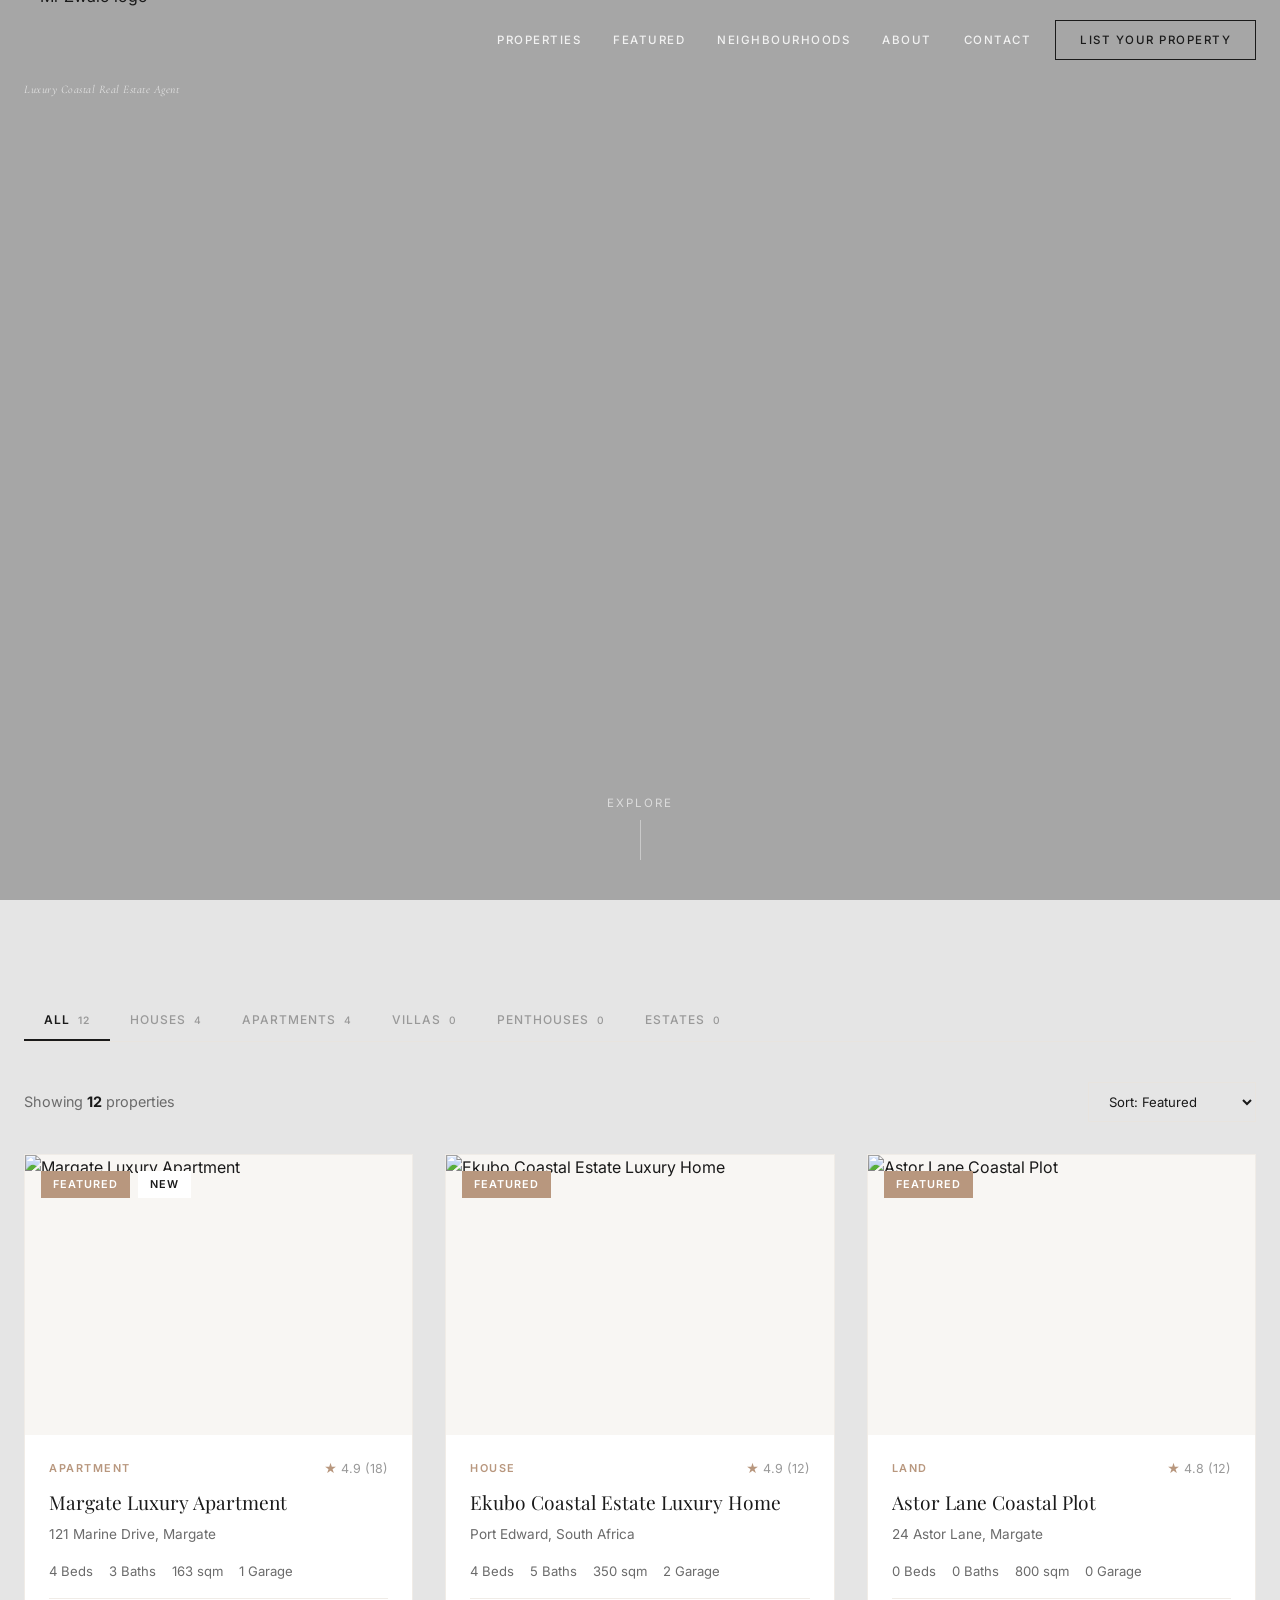
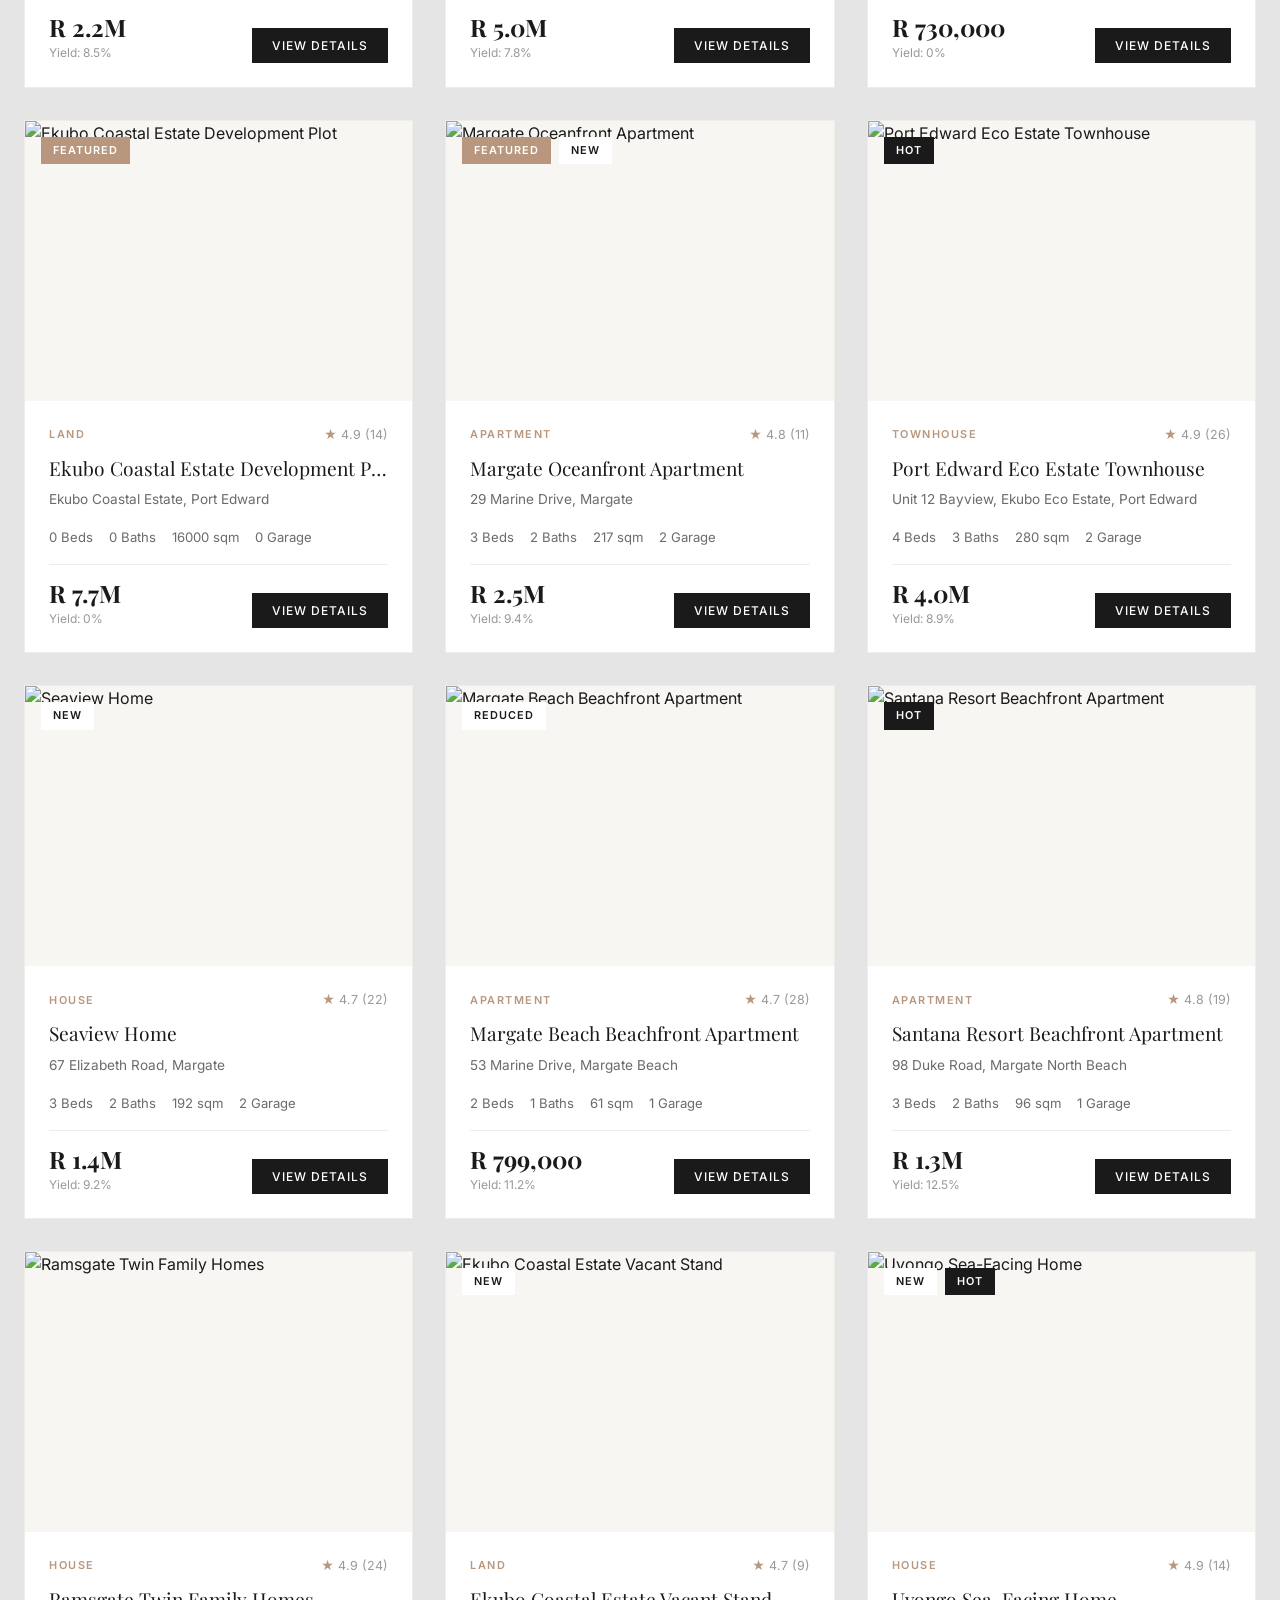
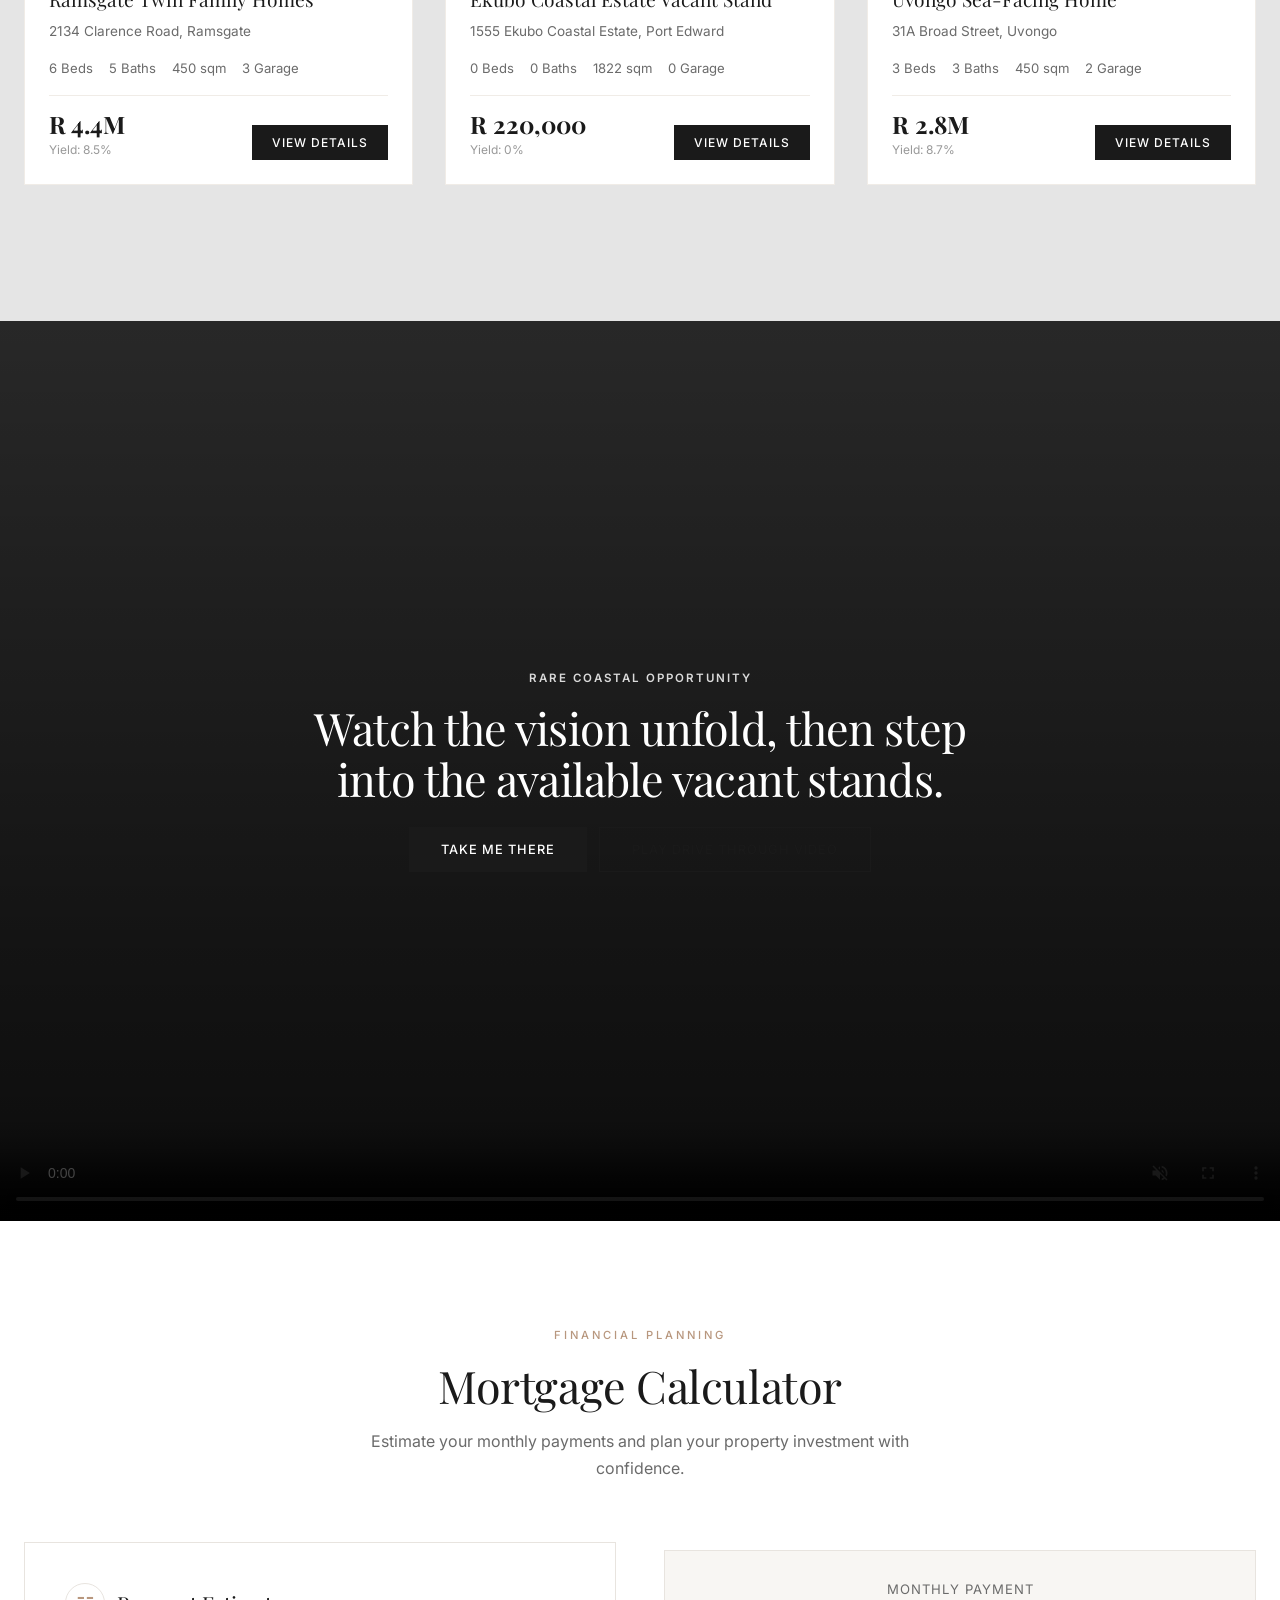
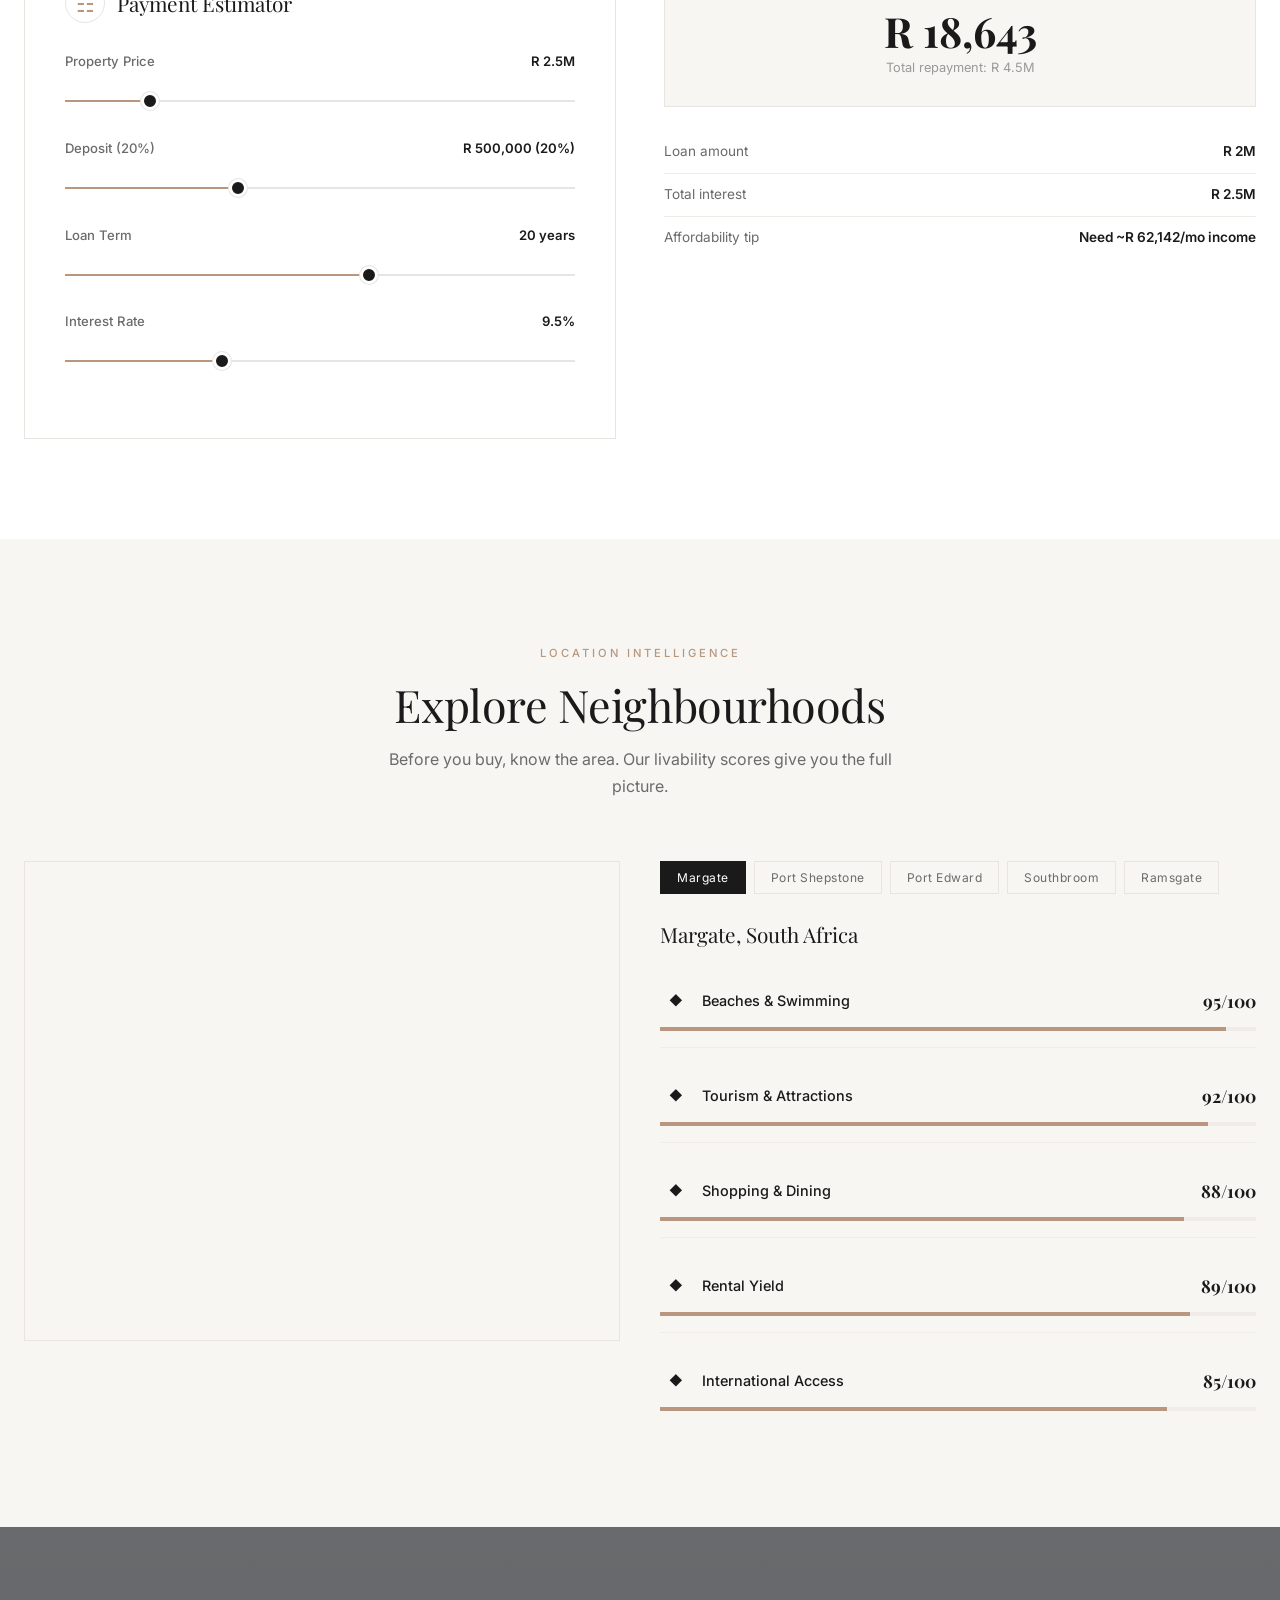
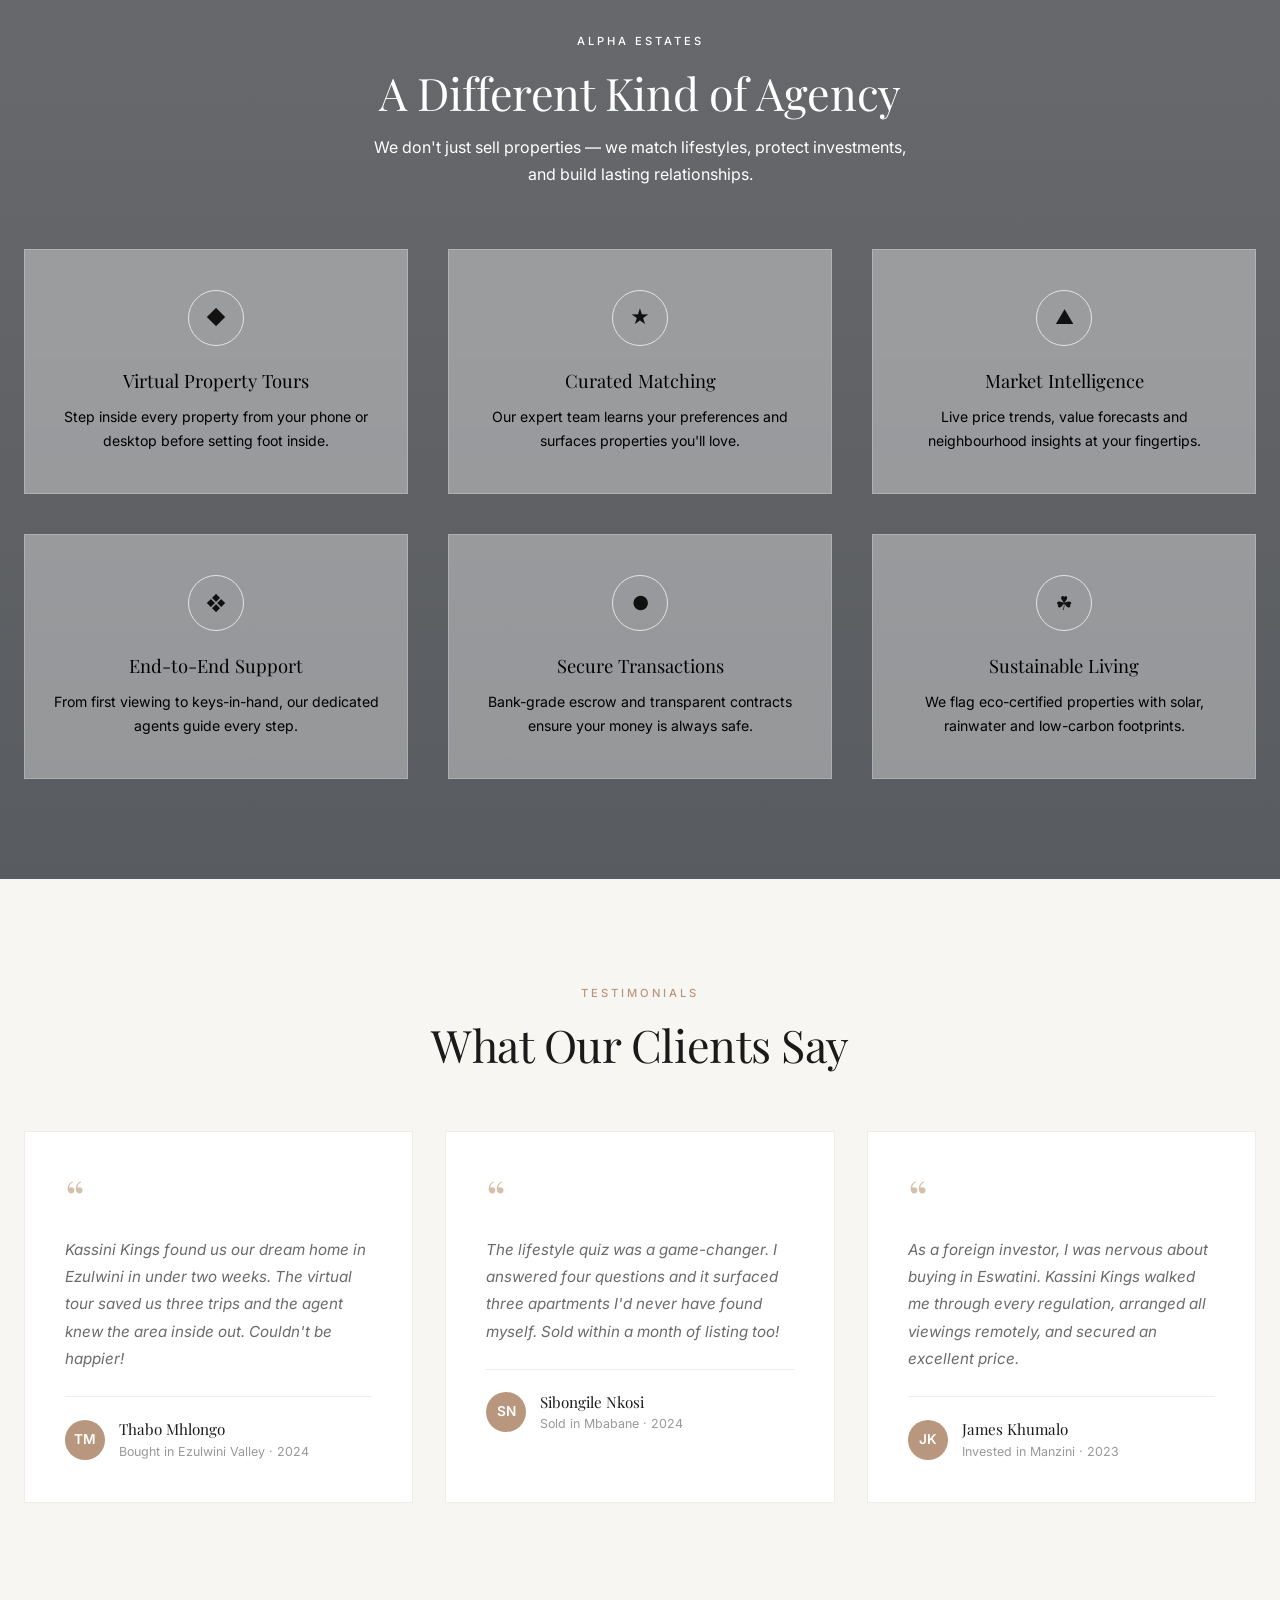
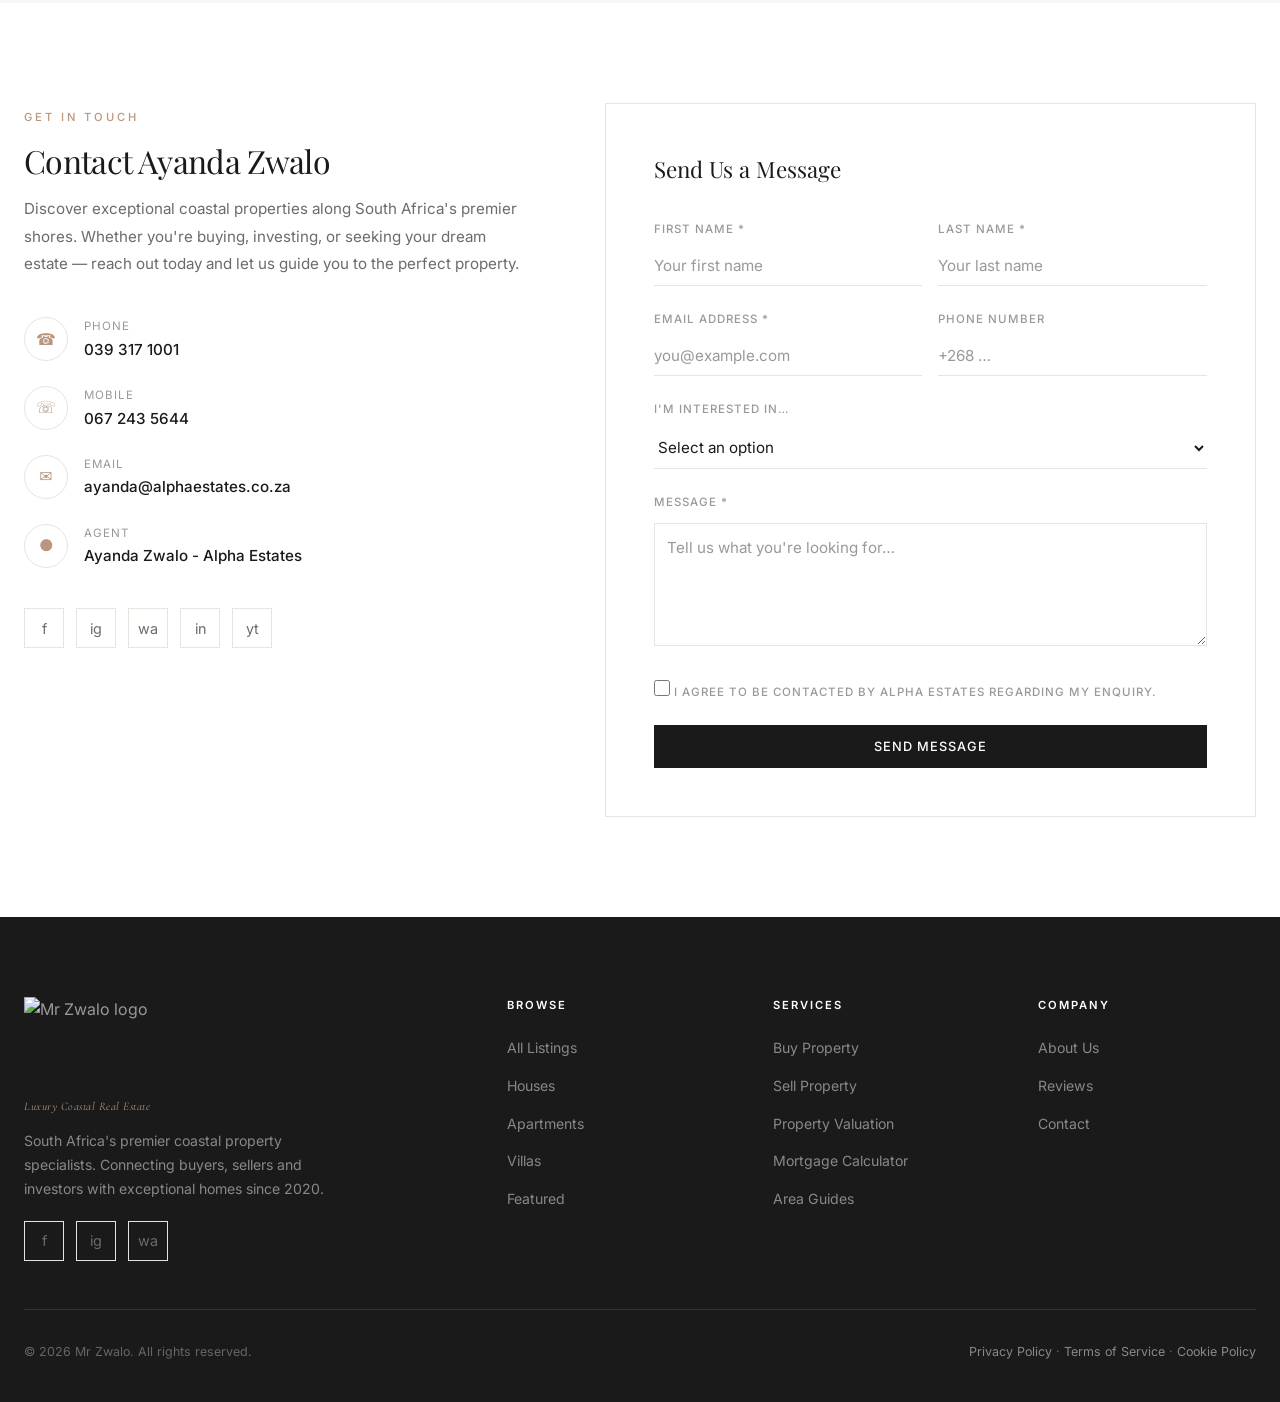
==== commit d1159008: "Add files via upload" ====
--- a/properties.html
+++ b/properties.html
@@ -3,30 +3,32 @@
 <head>
     <meta charset="UTF-8">
     <meta name="viewport" content="width=device-width, initial-scale=1.0">
-    <title>LuxeEstates — Premium Property Marketplace</title>
-    <meta name="description" content="Discover extraordinary properties. Browse luxury homes, apartments and estates with virtual tours, interactive maps and AI-powered lifestyle matching.">
+    <title>Mr Zwalo — Luxury Coastal Real Estate Agent</title>
+    <link rel="icon" type="image/png" href="images/favicon.png">
+    <meta name="description" content="Discover extraordinary coastal properties along South Africa's premier shores. Browse luxury homes, estates and investment-grade properties with Mr Zwalo.">
+    <link rel="preconnect" href="https://fonts.googleapis.com">
+    <link rel="preconnect" href="https://fonts.gstatic.com" crossorigin>
+    <link href="https://fonts.googleapis.com/css2?family=Cormorant+Garamond:ital,wght@0,400;0,500;1,400&family=Inter:wght@300;400;500;600&family=Playfair+Display:wght@400;500;700&display=swap" rel="stylesheet">
     <link rel="stylesheet" href="css/properties.css">
+    <!-- Leaflet – real interactive map -->
+    <link rel="stylesheet" href="https://cdnjs.cloudflare.com/ajax/libs/leaflet/1.9.4/leaflet.min.css" crossorigin="">
 </head>
 <body>
 
 <!-- ── NAVIGATION ───────────────────────────────────────────────────────── -->
 <nav id="nav" role="navigation" aria-label="Main navigation">
     <div class="container nav-inner">
-        <a href="#" class="nav-logo" aria-label="LuxeEstates home">
-            <div class="nav-logo-icon" aria-hidden="true">🏡</div>
-            <div>
-                <span class="nav-logo-text">LuxeEstates</span>
-                <span class="nav-logo-sub">Premium Properties</span>
-            </div>
+        <a href="#" class="nav-logo" aria-label="Mr Zwalo home">
+            <img src="images/favicon.png" alt="Mr Zwalo logo" class="nav-logo-image">
+            <span class="nav-logo-sub">Luxury Coastal Real Estate Agent</span>
         </a>
 
         <ul class="nav-links" id="nav-links" role="list">
-            <li><a href="#listings" class="nav-links-item">Browse</a></li>
+            <li><a href="#listings" class="nav-links-item">Properties</a></li>
             <li><a href="#featured-section" class="nav-links-item">Featured</a></li>
-            <li><a href="#calculator-section" class="nav-links-item">Calculator</a></li>
-            <li><a href="#neighborhood-section" class="nav-links-item">Neighborhoods</a></li>
+            <li><a href="#neighborhood-section" class="nav-links-item">Neighbourhoods</a></li>
+            <li><a href="#why-section" class="nav-links-item">About</a></li>
             <li><a href="#contact-section" class="nav-links-item">Contact</a></li>
-            <li><a href="index.html" class="nav-links-item nav-game-link" title="Play Kassino Kings">♠ Play Game</a></li>
             <li><a href="#contact-section" class="nav-links-item nav-cta">List Your Property</a></li>
         </ul>
 
@@ -38,173 +40,24 @@
 
 <!-- ── HERO ─────────────────────────────────────────────────────────────── -->
 <section id="hero" aria-label="Hero">
-    <div class="hero-bg" aria-hidden="true"></div>
-    <div class="hero-grid" aria-hidden="true"></div>
-
-    <div class="container">
-        <div class="hero-content">
-            <!-- Left text -->
-            <div class="hero-text">
-                <div class="hero-badge" aria-live="polite">
-                    <span class="hero-badge-dot" aria-hidden="true"></span>
-                    <span>New listings every week</span>
-                </div>
-
-                <h1 class="hero-title">
-                    <span class="hero-title-line">Find Your</span>
-                    <span class="hero-title-line hero-title-accent">Dream Home</span>
-                    <span class="hero-title-line">Live Differently.</span>
-                </h1>
-
-                <p class="hero-desc">
-                    Explore premium properties matched to your lifestyle — from waterfront estates
-                    to urban penthouses. We go beyond listings to connect you with a life you'll love.
-                </p>
-
-                <div class="hero-actions">
-                    <a href="#listings" class="btn btn-primary btn-lg">
-                        <span>🔍</span> Browse Properties
-                    </a>
-                    <a href="#calculator-section" class="btn btn-outline btn-lg">
-                        <span>🧮</span> Mortgage Calculator
-                    </a>
-                </div>
-
-                <div class="hero-stats" aria-label="Key statistics">
-                    <div class="stat-item">
-                        <div class="stat-number"><span class="counter" data-target="248">0</span><sup>+</sup></div>
-                        <div class="stat-label">Active Listings</div>
-                    </div>
-                    <div class="stat-item">
-                        <div class="stat-number"><span class="counter" data-target="1200">0</span><sup>+</sup></div>
-                        <div class="stat-label">Homes Sold</div>
-                    </div>
-                    <div class="stat-item">
-                        <div class="stat-number"><span class="counter" data-target="98">0</span><sup>%</sup></div>
-                        <div class="stat-label">Client Satisfaction</div>
-                    </div>
-                </div>
-            </div>
-
-            <!-- Right visual cards -->
-            <div class="hero-visual" aria-hidden="true">
-                <div class="hero-main-card">
-                    <div class="hero-property-img-placeholder prop-color-1">
-                        <div class="house-icon">🏰</div>
-                        <div class="prop-tag">Featured Property</div>
-                    </div>
-                    <div class="hero-badge-tag">New Listing</div>
-                    <div class="hero-card-info">
-                        <div>
-                            <div class="hero-card-name">Skyline Penthouse</div>
-                            <div class="hero-card-loc">📍 Mbabane Heights</div>
-                        </div>
-                        <div>
-                            <div class="hero-card-price">E 4.2M</div>
-                            <div class="hero-card-price-sub">4 bed · 3 bath</div>
-                        </div>
-                    </div>
-                </div>
-
-                <div class="hero-mini-cards">
-                    <div class="hero-mini-card" tabindex="0" role="button" aria-label="Virtual Tours feature">
-                        <div class="hero-mini-icon">🎬</div>
-                        <div>
-                            <div class="hero-mini-label">Feature</div>
-                            <div class="hero-mini-value">Virtual Tours</div>
-                        </div>
-                    </div>
-                    <div class="hero-mini-card" tabindex="0" role="button" aria-label="Smart Matching feature">
-                        <div class="hero-mini-icon">✨</div>
-                        <div>
-                            <div class="hero-mini-label">Feature</div>
-                            <div class="hero-mini-value">Smart Matching</div>
-                        </div>
-                    </div>
-                    <div class="hero-mini-card" tabindex="0" role="button" aria-label="Secure Payments feature">
-                        <div class="hero-mini-icon">🔒</div>
-                        <div>
-                            <div class="hero-mini-label">Feature</div>
-                            <div class="hero-mini-value">Secure Payments</div>
-                        </div>
-                    </div>
-                    <div class="hero-mini-card" tabindex="0" role="button" aria-label="Expert Agents feature">
-                        <div class="hero-mini-icon">🏆</div>
-                        <div>
-                            <div class="hero-mini-label">Feature</div>
-                            <div class="hero-mini-value">Expert Agents</div>
-                        </div>
-                    </div>
-                </div>
-            </div>
-        </div>
+    <div class="hero-bg" aria-hidden="true">
+        <video autoplay muted loop playsinline preload="auto">
+            <source src="images/hero/prop-dev-hero.mp4" type="video/mp4">
+           
+        </video>
+    </div>
+    <div class="hero-scroll-hint" aria-hidden="true">
+        <span>Explore</span>
     </div>
 </section>
 
-<!-- ── SEARCH BAR ─────────────────────────────────────────────────────────── -->
-<section id="search-section" aria-label="Property search">
-    <div class="container">
-        <form class="search-bar" id="search-form" role="search" aria-label="Search properties">
-            <div class="search-field">
-                <span class="search-field-icon" aria-hidden="true">📍</span>
-                <div class="search-field-inner">
-                    <label for="search-location">Location</label>
-                    <input id="search-location" type="text" placeholder="City, neighbourhood…" autocomplete="off">
-                </div>
-            </div>
-
-            <div class="search-field">
-                <span class="search-field-icon" aria-hidden="true">🏠</span>
-                <div class="search-field-inner">
-                    <label for="search-type">Property Type</label>
-                    <select id="search-type" aria-label="Property type">
-                        <option value="">All Types</option>
-                        <option value="house">House</option>
-                        <option value="apartment">Apartment</option>
-                        <option value="villa">Villa</option>
-                        <option value="penthouse">Penthouse</option>
-                        <option value="townhouse">Townhouse</option>
-                        <option value="estate">Estate</option>
-                    </select>
-                </div>
-            </div>
-
-            <div class="search-field">
-                <span class="search-field-icon" aria-hidden="true">💰</span>
-                <div class="search-field-inner">
-                    <label for="search-price">Max Price</label>
-                    <select id="search-price" aria-label="Maximum price">
-                        <option value="">Any Price</option>
-                        <option value="500000">E 500 000</option>
-                        <option value="1000000">E 1 000 000</option>
-                        <option value="2000000">E 2 000 000</option>
-                        <option value="5000000">E 5 000 000</option>
-                        <option value="10000000">E 10 000 000+</option>
-                    </select>
-                </div>
-            </div>
-
-            <div class="search-field">
-                <span class="search-field-icon" aria-hidden="true">🛏</span>
-                <div class="search-field-inner">
-                    <label for="search-beds">Bedrooms</label>
-                    <select id="search-beds" aria-label="Minimum bedrooms">
-                        <option value="">Any</option>
-                        <option value="1">1+</option>
-                        <option value="2">2+</option>
-                        <option value="3">3+</option>
-                        <option value="4">4+</option>
-                        <option value="5">5+</option>
-                    </select>
-                </div>
-            </div>
-
-            <button type="submit" id="btn-search-main" aria-label="Search">
-                <span>🔍</span> Search
-            </button>
-        </form>
-    </div>
-</section>
+<!-- Hidden search fields for JS compatibility -->
+<div style="display:none">
+    <input id="search-location" type="text">
+    <select id="search-type"><option value="">All Types</option><option value="house">House</option><option value="apartment">Apartment</option><option value="villa">Villa</option><option value="penthouse">Penthouse</option><option value="townhouse">Townhouse</option><option value="estate">Estate</option></select>
+    <select id="search-price"><option value="">Any Price</option></select>
+    <select id="search-beds"><option value="">Any</option></select>
+</div>
 
 <!-- ── LISTINGS ───────────────────────────────────────────────────────────── -->
 <section id="listings" class="section" aria-label="Property listings">
@@ -214,19 +67,19 @@
                 All <span class="filter-tab-count" id="count-all">0</span>
             </button>
             <button class="filter-tab" data-filter="house" role="tab" aria-selected="false">
-                🏠 Houses <span class="filter-tab-count" id="count-house">0</span>
+                Houses <span class="filter-tab-count" id="count-house">0</span>
             </button>
             <button class="filter-tab" data-filter="apartment" role="tab" aria-selected="false">
-                🏢 Apartments <span class="filter-tab-count" id="count-apartment">0</span>
+                Apartments <span class="filter-tab-count" id="count-apartment">0</span>
             </button>
             <button class="filter-tab" data-filter="villa" role="tab" aria-selected="false">
-                🏖 Villas <span class="filter-tab-count" id="count-villa">0</span>
+                Villas <span class="filter-tab-count" id="count-villa">0</span>
             </button>
             <button class="filter-tab" data-filter="penthouse" role="tab" aria-selected="false">
-                🌆 Penthouses <span class="filter-tab-count" id="count-penthouse">0</span>
+                Penthouses <span class="filter-tab-count" id="count-penthouse">0</span>
             </button>
             <button class="filter-tab" data-filter="estate" role="tab" aria-selected="false">
-                🏰 Estates <span class="filter-tab-count" id="count-estate">0</span>
+                Estates <span class="filter-tab-count" id="count-estate">0</span>
             </button>
         </div>
 
@@ -253,129 +106,243 @@
 
 <!-- ── FEATURED PROPERTY ──────────────────────────────────────────────────── -->
 <section id="featured-section" class="section section-alt" aria-label="Featured property">
+    <div id="featured-bg-video-wrap" class="featured-bg-video-wrap hidden" aria-hidden="true">
+        <video muted loop playsinline preload="auto" class="featured-bg-video" id="featured-bg-video">
+            <source src="images/ekubo-1364/Hero%20section%20for%20Ekubo%2C%20second%20div.mp4" type="video/mp4">
+        </video>
+    </div>
     <div class="container">
-        <div class="section-header">
-            <span class="section-eyebrow">Spotlight</span>
-            <h2 class="section-title">Property of the Month</h2>
-            <p class="section-desc">Our hand-picked crown jewel — a rare opportunity that combines prestige, comfort and investment value.</p>
-        </div>
+        <div class="section-header" id="featured-header">
+            <span class="section-eyebrow">Featured Listing</span>
+            <h2 class="section-title">A Rare Coastal Opportunity</h2>
+            <p class="section-desc">Two premier development plots with unmatched coastal positioning and exceptional investment potential.</p>
+        </div>
+
+        <div id="featured-intro" class="featured-intro" aria-label="Rare coastal opportunity intro video">
+            <video autoplay muted loop playsinline controls preload="auto" class="featured-intro-video">
+                <source src="images/ekubo-1364/Hero%20section%20for%20Ekubo%2C%20second%20div.mp4" type="video/mp4">
+            </video>
+            <div class="featured-intro-content">
+                <p class="featured-intro-eyebrow">Rare Coastal Opportunity</p>
+                <h3>Watch the vision unfold, then step into the available vacant stands.</h3>
+                <div class="featured-intro-actions">
+                    <button class="btn btn-primary" onclick="openRareCoastalListings()">Take Me There</button>
+                    <button class="btn btn-outline" onclick="openEkuboDriveVideo()">Play Drive Through Video</button>
+                </div>
+            </div>
+        </div>
+
+        <div id="featured-content" class="hidden">
 
         <div class="featured-showcase">
             <div class="featured-visual">
                 <div class="featured-img">
-                    <div class="feat-house">🏰</div>
-                    <div class="feat-label">Exclusive Property</div>
+                    <img src="images/ekubo-1364/hero.jpg" alt="Ekubo Coastal Estate Development Plot" class="featured-main-image">
                 </div>
                 <div class="featured-badge-wrap">
-                    <span class="featured-badge">⭐ Property of the Month</span>
-                    <span class="featured-badge" style="background:rgba(16,185,129,.9);color:#fff">🔑 Keys Ready</span>
+                    <span class="featured-badge">Property of the Month</span>
+                    <span class="featured-badge" style="background:var(--accent);color:#fff">Keys Ready</span>
                 </div>
                 <div class="featured-bottom-bar">
                     <div class="featured-stat">
-                        <div class="featured-stat-num">480</div>
+                        <div class="featured-stat-num">1.6</div>
+                        <div class="featured-stat-lab">Hectares</div>
+                    </div>
+                    <div class="featured-stat">
+                        <div class="featured-stat-num">16,000</div>
                         <div class="featured-stat-lab">sqm</div>
                     </div>
                     <div class="featured-stat">
-                        <div class="featured-stat-num">6</div>
-                        <div class="featured-stat-lab">Bedrooms</div>
+                        <div class="featured-stat-num">Sea</div>
+                        <div class="featured-stat-lab">Views</div>
                     </div>
                     <div class="featured-stat">
-                        <div class="featured-stat-num">4</div>
-                        <div class="featured-stat-lab">Bathrooms</div>
-                    </div>
-                    <div class="featured-stat">
-                        <div class="featured-stat-num">2030</div>
-                        <div class="featured-stat-lab">Built</div>
+                        <div class="featured-stat-num">Prime</div>
+                        <div class="featured-stat-lab">Zone</div>
                     </div>
                 </div>
             </div>
 
             <div class="featured-info">
                 <div class="featured-eyebrow">
-                    <span class="featured-type-tag">🏰 Estate</span>
-                    <span class="featured-id">ID: LXE-2024-001</span>
-                </div>
-
-                <h2 class="featured-title">The Grand Nkosi Estate</h2>
-                <div class="featured-loc">📍 Ezulwini Valley, Eswatini</div>
+                    <span class="featured-type-tag">Development Plot</span>
+                    <span class="featured-id">ID: AE-2024-EKUBO</span>
+                </div>
+
+                <h2 class="featured-title">Ekubo Coastal Estate Development Plot</h2>
+                <div class="featured-loc">Port Edward, South Africa (KwaZulu-Natal)</div>
 
                 <p class="featured-desc">
-                    Perched above Ezulwini Valley with panoramic mountain views, this architectural masterpiece
-                    blends traditional African design with contemporary luxury. Private infinity pool, home cinema,
-                    wine cellar, and a 3-car garage — a true statement of prestige.
+                    Unlock the potential of a rare 1.62-hectare vacant stand in the prestigious Ekubo Eco Estate.
+                    This prime development site offers breathtaking sea views, premium positioning, and exceptional
+                    investment prospects. Perfect for your dream luxury residence or development project.
                 </p>
 
-                <div class="featured-price">E 12 500 000</div>
-                <p class="featured-price-note">Negotiable · Transfer included · Rates-paid property</p>
+                <div class="featured-price">R 7 700 000</div>
+                <p class="featured-price-note">Rare opportunity · Premium location · Coastal prestige</p>
 
                 <div class="featured-highlights">
                     <div class="feat-hl">
-                        <div class="feat-hl-icon">🏊</div>
-                        <div>
-                            <div class="feat-hl-label">Pool</div>
-                            <div class="feat-hl-val">Infinity Pool</div>
+                        <div class="feat-hl-icon">&#9992;</div>
+                        <div>
+                            <div class="feat-hl-label">Location</div>
+                            <div class="feat-hl-val">Beachfront Access</div>
                         </div>
                     </div>
                     <div class="feat-hl">
-                        <div class="feat-hl-icon">🌳</div>
-                        <div>
-                            <div class="feat-hl-label">Gardens</div>
-                            <div class="feat-hl-val">3 000 sqm</div>
+                        <div class="feat-hl-icon">&#9728;</div>
+                        <div>
+                            <div class="feat-hl-label">Views</div>
+                            <div class="feat-hl-val">Panoramic Sea</div>
                         </div>
                     </div>
                     <div class="feat-hl">
-                        <div class="feat-hl-icon">🔐</div>
-                        <div>
-                            <div class="feat-hl-label">Security</div>
-                            <div class="feat-hl-val">24/7 Guards</div>
+                        <div class="feat-hl-icon">&#9670;</div>
+                        <div>
+                            <div class="feat-hl-label">Potential</div>
+                            <div class="feat-hl-val">Development Ready</div>
                         </div>
                     </div>
                     <div class="feat-hl">
-                        <div class="feat-hl-icon">⚡</div>
-                        <div>
-                            <div class="feat-hl-label">Energy</div>
-                            <div class="feat-hl-val">Solar + Grid</div>
+                        <div class="feat-hl-icon">&#9650;</div>
+                        <div>
+                            <div class="feat-hl-label">Investment</div>
+                            <div class="feat-hl-val">High Appreciation</div>
                         </div>
                     </div>
                 </div>
 
                 <div class="featured-actions">
                     <button class="btn btn-primary" onclick="openFeaturedModal()">
-                        🎬 Virtual Tour
+                        View Property
                     </button>
-                    <button class="btn btn-outline" onclick="showToast('📞 Agent will call you shortly!', 'success')">
-                        📞 Contact Agent
+                    <button class="btn btn-outline" onclick="sendContactEnquiry()">
+                        Contact Agent
                     </button>
                     <button class="btn btn-ghost" onclick="toggleFeaturedFav(this)">
-                        🤍 Save
+                        Save
                     </button>
                 </div>
             </div>
         </div>
+
+        <div class="featured-showcase" style="margin-top:2rem">
+            <div class="featured-visual">
+                <div class="featured-img">
+                    <img src="images/ekubo-1364/hero.jpg" alt="Leisure Bay Development Land" class="featured-main-image">
+                </div>
+                <div class="featured-badge-wrap">
+                    <span class="featured-badge">New Development</span>
+                    <span class="featured-badge" style="background:var(--accent);color:#fff">Sole Mandate</span>
+                </div>
+                <div class="featured-bottom-bar">
+                    <div class="featured-stat">
+                        <div class="featured-stat-num">5.8</div>
+                        <div class="featured-stat-lab">Hectares</div>
+                    </div>
+                    <div class="featured-stat">
+                        <div class="featured-stat-num">59</div>
+                        <div class="featured-stat-lab">Approved Villas</div>
+                    </div>
+                    <div class="featured-stat">
+                        <div class="featured-stat-num">EIA</div>
+                        <div class="featured-stat-lab">Complete</div>
+                    </div>
+                    <div class="featured-stat">
+                        <div class="featured-stat-num">Build</div>
+                        <div class="featured-stat-lab">Ready</div>
+                    </div>
+                </div>
+            </div>
+
+            <div class="featured-info">
+                <div class="featured-eyebrow">
+                    <span class="featured-type-tag">Development Land</span>
+                    <span class="featured-id">ID: AE-2025-LEISURE</span>
+                </div>
+
+                <h2 class="featured-title">Leisure Bay Development Land</h2>
+                <div class="featured-loc">1 Ekubo Estate, Leisure Bay, Port Edward (KwaZulu-Natal)</div>
+
+                <p class="featured-desc">
+                    A once-in-a-lifetime opportunity within one of KwaZulu-Natal's most sought-after eco estates.
+                    58,339 m² of prime coastal land fully approved for 59 luxurious villas. All EIA studies,
+                    consolidation and sectional title registration are completed. Ready for immediate construction.
+                </p>
+
+                <div class="featured-price">R 40 000 000</div>
+                <p class="featured-price-note">Sole Mandate · Qualified buyers only · Photos coming soon</p>
+
+                <div class="featured-highlights">
+                    <div class="feat-hl">
+                        <div class="feat-hl-icon">&#9992;</div>
+                        <div>
+                            <div class="feat-hl-label">Position</div>
+                            <div class="feat-hl-val">Prime Coastal Estate</div>
+                        </div>
+                    </div>
+                    <div class="feat-hl">
+                        <div class="feat-hl-icon">&#9728;</div>
+                        <div>
+                            <div class="feat-hl-label">Approved For</div>
+                            <div class="feat-hl-val">59 Luxury Villas</div>
+                        </div>
+                    </div>
+                    <div class="feat-hl">
+                        <div class="feat-hl-icon">&#9670;</div>
+                        <div>
+                            <div class="feat-hl-label">Due Diligence</div>
+                            <div class="feat-hl-val">Studies Completed</div>
+                        </div>
+                    </div>
+                    <div class="feat-hl">
+                        <div class="feat-hl-icon">&#9650;</div>
+                        <div>
+                            <div class="feat-hl-label">Investment</div>
+                            <div class="feat-hl-val">Landmark Opportunity</div>
+                        </div>
+                    </div>
+                </div>
+
+                <div class="featured-actions">
+                    <button class="btn btn-primary" onclick="openModal(13)">
+                        View Property
+                    </button>
+                    <button class="btn btn-outline" onclick="sendContactEnquiry()">
+                        Contact Agent
+                    </button>
+                    <button class="btn btn-ghost" onclick="toggleFeaturedFav(this)">
+                        Save
+                    </button>
+                </div>
+            </div>
+        </div>
+
+        </div>
     </div>
 </section>
 
-<!-- ── MORTGAGE CALCULATOR + LIFESTYLE QUIZ ───────────────────────────────── -->
-<section id="calculator-section" class="section" aria-label="Mortgage calculator and lifestyle quiz">
+<!-- ── MORTGAGE CALCULATOR ──────────────────────────────────────────────── -->
+<section id="calculator-section" class="section" aria-label="Mortgage calculator">
     <div class="container">
         <div class="section-header">
-            <span class="section-eyebrow">Tools</span>
-            <h2 class="section-title">Plan Your Future</h2>
-            <p class="section-desc">Calculate your monthly payments and discover which property style suits your lifestyle.</p>
+            <span class="section-eyebrow">Financial Planning</span>
+            <h2 class="section-title">Mortgage Calculator</h2>
+            <p class="section-desc">Estimate your monthly payments and plan your property investment with confidence.</p>
         </div>
 
         <div class="calc-grid">
             <!-- Mortgage Calculator -->
             <div class="calc-box" aria-label="Mortgage calculator">
                 <div class="calc-title">
-                    <div class="calc-title-icon" aria-hidden="true">🧮</div>
-                    Mortgage Calculator
+                    <div class="calc-title-icon" aria-hidden="true">&#9783;</div>
+                    Payment Estimator
                 </div>
 
                 <div class="calc-field">
                     <div class="calc-label">
                         <span>Property Price</span>
-                        <span class="calc-label-value" id="calc-price-val">E 2 500 000</span>
+                        <span class="calc-label-value" id="calc-price-val">R 2 500 000</span>
                     </div>
                     <input type="range" id="calc-price" min="200000" max="15000000" step="100000" value="2500000" aria-label="Property price">
                 </div>
@@ -383,7 +350,7 @@
                 <div class="calc-field">
                     <div class="calc-label">
                         <span>Deposit (20%)</span>
-                        <span class="calc-label-value" id="calc-deposit-val">E 500 000</span>
+                        <span class="calc-label-value" id="calc-deposit-val">R 500 000</span>
                     </div>
                     <input type="range" id="calc-deposit" min="5" max="50" step="1" value="20" aria-label="Deposit percentage">
                 </div>
@@ -403,141 +370,28 @@
                     </div>
                     <input type="range" id="calc-rate" min="5" max="20" step="0.1" value="9.5" aria-label="Annual interest rate">
                 </div>
-
+            </div>
+
+            <!-- Results -->
+            <div>
                 <div class="calc-result-box" aria-live="polite" aria-atomic="true">
                     <div class="calc-result-label">Monthly Payment</div>
-                    <div class="calc-result-value" id="calc-monthly">E 0</div>
-                    <div class="calc-result-sub" id="calc-total-label">Total repayment: E 0</div>
-                </div>
-
-                <div class="calc-breakdown">
+                    <div class="calc-result-value" id="calc-monthly">R 0</div>
+                    <div class="calc-result-sub" id="calc-total-label">Total repayment: R 0</div>
+                </div>
+
+                <div class="calc-breakdown" style="margin-top:24px">
                     <div class="calc-breakdown-row">
                         <span class="cbd-label">Loan amount</span>
-                        <span class="cbd-val" id="cbd-loan">E 0</span>
+                        <span class="cbd-val" id="cbd-loan">R 0</span>
                     </div>
                     <div class="calc-breakdown-row">
                         <span class="cbd-label">Total interest</span>
-                        <span class="cbd-val" id="cbd-interest">E 0</span>
+                        <span class="cbd-val" id="cbd-interest">R 0</span>
                     </div>
                     <div class="calc-breakdown-row">
                         <span class="cbd-label">Affordability tip</span>
-                        <span class="cbd-val" id="cbd-tip">—</span>
-                    </div>
-                </div>
-            </div>
-
-            <!-- Lifestyle Matcher -->
-            <div class="lifestyle-box" aria-label="Lifestyle property matcher quiz">
-                <div class="calc-title">
-                    <div class="calc-title-icon" aria-hidden="true">✨</div>
-                    Lifestyle Matcher
-                </div>
-
-                <div id="quiz-container">
-                    <!-- Step 1 -->
-                    <div class="quiz-step active" data-step="1">
-                        <div class="quiz-step-label">Step 1 of 4</div>
-                        <div class="quiz-progress"><div class="quiz-progress-bar" style="width:25%"></div></div>
-                        <div class="quiz-question">What matters most to you in a home?</div>
-                        <div class="quiz-options" role="group">
-                            <label class="quiz-option" data-value="space" tabindex="0">
-                                <span class="quiz-option-icon">🌳</span> Space &amp; privacy
-                            </label>
-                            <label class="quiz-option" data-value="urban" tabindex="0">
-                                <span class="quiz-option-icon">🌆</span> City lifestyle &amp; convenience
-                            </label>
-                            <label class="quiz-option" data-value="luxury" tabindex="0">
-                                <span class="quiz-option-icon">💎</span> Luxury finishes &amp; prestige
-                            </label>
-                            <label class="quiz-option" data-value="value" tabindex="0">
-                                <span class="quiz-option-icon">📈</span> Investment &amp; value growth
-                            </label>
-                        </div>
-                        <button class="btn btn-primary btn-sm quiz-next" data-next="2">Next →</button>
-                    </div>
-
-                    <!-- Step 2 -->
-                    <div class="quiz-step" data-step="2">
-                        <div class="quiz-step-label">Step 2 of 4</div>
-                        <div class="quiz-progress"><div class="quiz-progress-bar" style="width:50%"></div></div>
-                        <div class="quiz-question">How do you prefer to spend your weekends?</div>
-                        <div class="quiz-options" role="group">
-                            <label class="quiz-option" data-value="outdoor" tabindex="0">
-                                <span class="quiz-option-icon">🏞</span> Outdoor activities &amp; nature
-                            </label>
-                            <label class="quiz-option" data-value="social" tabindex="0">
-                                <span class="quiz-option-icon">🎉</span> Entertaining guests
-                            </label>
-                            <label class="quiz-option" data-value="relax" tabindex="0">
-                                <span class="quiz-option-icon">🛋</span> Relaxing at home
-                            </label>
-                            <label class="quiz-option" data-value="explore" tabindex="0">
-                                <span class="quiz-option-icon">🚗</span> Exploring the city
-                            </label>
-                        </div>
-                        <div style="display:flex;gap:10px">
-                            <button class="btn btn-ghost btn-sm quiz-back" data-back="1">← Back</button>
-                            <button class="btn btn-primary btn-sm quiz-next" data-next="3">Next →</button>
-                        </div>
-                    </div>
-
-                    <!-- Step 3 -->
-                    <div class="quiz-step" data-step="3">
-                        <div class="quiz-step-label">Step 3 of 4</div>
-                        <div class="quiz-progress"><div class="quiz-progress-bar" style="width:75%"></div></div>
-                        <div class="quiz-question">What's your household like?</div>
-                        <div class="quiz-options" role="group">
-                            <label class="quiz-option" data-value="single" tabindex="0">
-                                <span class="quiz-option-icon">👤</span> Solo professional
-                            </label>
-                            <label class="quiz-option" data-value="couple" tabindex="0">
-                                <span class="quiz-option-icon">👫</span> Couple / Partner
-                            </label>
-                            <label class="quiz-option" data-value="family" tabindex="0">
-                                <span class="quiz-option-icon">👨‍👩‍👧‍👦</span> Growing family
-                            </label>
-                            <label class="quiz-option" data-value="extended" tabindex="0">
-                                <span class="quiz-option-icon">🏘</span> Extended / Multi-gen
-                            </label>
-                        </div>
-                        <div style="display:flex;gap:10px">
-                            <button class="btn btn-ghost btn-sm quiz-back" data-back="2">← Back</button>
-                            <button class="btn btn-primary btn-sm quiz-next" data-next="4">Next →</button>
-                        </div>
-                    </div>
-
-                    <!-- Step 4 -->
-                    <div class="quiz-step" data-step="4">
-                        <div class="quiz-step-label">Step 4 of 4</div>
-                        <div class="quiz-progress"><div class="quiz-progress-bar" style="width:100%"></div></div>
-                        <div class="quiz-question">What's your budget range?</div>
-                        <div class="quiz-options" role="group">
-                            <label class="quiz-option" data-value="budget-low" tabindex="0">
-                                <span class="quiz-option-icon">💚</span> Under E 800 000
-                            </label>
-                            <label class="quiz-option" data-value="budget-mid" tabindex="0">
-                                <span class="quiz-option-icon">💛</span> E 800k – E 3M
-                            </label>
-                            <label class="quiz-option" data-value="budget-high" tabindex="0">
-                                <span class="quiz-option-icon">🧡</span> E 3M – E 8M
-                            </label>
-                            <label class="quiz-option" data-value="budget-ultra" tabindex="0">
-                                <span class="quiz-option-icon">💎</span> E 8M+
-                            </label>
-                        </div>
-                        <div style="display:flex;gap:10px">
-                            <button class="btn btn-ghost btn-sm quiz-back" data-back="3">← Back</button>
-                            <button class="btn btn-accent btn-sm" id="btn-quiz-finish">See My Match 🎯</button>
-                        </div>
-                    </div>
-
-                    <!-- Result -->
-                    <div class="quiz-step" data-step="result">
-                        <div class="quiz-result" id="quiz-result-content" aria-live="polite"></div>
-                        <div style="display:flex;gap:10px;justify-content:center;margin-top:20px">
-                            <a href="#listings" class="btn btn-primary btn-sm">View Matches</a>
-                            <button class="btn btn-ghost btn-sm" id="btn-quiz-restart">Retake Quiz</button>
-                        </div>
+                        <span class="cbd-val" id="cbd-tip">&mdash;</span>
                     </div>
                 </div>
             </div>
@@ -555,31 +409,21 @@
         </div>
 
         <div class="neighborhood-grid">
-            <!-- Map placeholder -->
-            <div class="hood-map-placeholder" aria-label="Interactive neighbourhood map">
-                <div class="map-icon-big" aria-hidden="true">🗺</div>
-                <div class="map-label">Interactive Map — Click pins to explore</div>
-                <div class="map-pins" aria-hidden="true" id="map-pins">
-                    <div class="map-pin" style="top:35%;left:40%" title="Mbabane CBD" data-area="Mbabane"></div>
-                    <div class="map-pin pin-accent" style="top:55%;left:55%" title="Ezulwini Valley" data-area="Ezulwini"></div>
-                    <div class="map-pin pin-red" style="top:25%;left:65%" title="Matsapha Industrial" data-area="Matsapha"></div>
-                    <div class="map-pin" style="top:70%;left:30%" title="Manzini City" data-area="Manzini"></div>
-                    <div class="map-pin pin-accent" style="top:45%;left:75%" title="Lobamba Village" data-area="Lobamba"></div>
-                </div>
-            </div>
+            <!-- Real Leaflet map -->
+            <div id="hood-map" aria-label="Interactive neighbourhood map"></div>
 
             <!-- Scores panel -->
             <div>
-                <div style="display:flex;gap:10px;flex-wrap:wrap;margin-bottom:20px" role="group" aria-label="Select neighbourhood">
-                    <button class="btn btn-primary btn-sm" data-hood="Mbabane" onclick="loadHoodScores(this)">Mbabane</button>
-                    <button class="btn btn-ghost btn-sm" data-hood="Ezulwini" onclick="loadHoodScores(this)">Ezulwini</button>
-                    <button class="btn btn-ghost btn-sm" data-hood="Manzini" onclick="loadHoodScores(this)">Manzini</button>
-                    <button class="btn btn-ghost btn-sm" data-hood="Lobamba" onclick="loadHoodScores(this)">Lobamba</button>
-                    <button class="btn btn-ghost btn-sm" data-hood="Matsapha" onclick="loadHoodScores(this)">Matsapha</button>
-                </div>
-
-                <div id="hood-area-title" style="font-size:1.2em;font-weight:700;margin-bottom:18px;color:var(--gold)">
-                    📍 Mbabane, Eswatini
+                <div class="hood-area-btns" role="group" aria-label="Select neighbourhood">
+                    <button class="hood-area-btn active" data-hood="Margate" onclick="loadHoodScores(this)">Margate</button>
+                    <button class="hood-area-btn" data-hood="PortShepstone" onclick="loadHoodScores(this)">Port Shepstone</button>
+                    <button class="hood-area-btn" data-hood="PortEdward" onclick="loadHoodScores(this)">Port Edward</button>
+                    <button class="hood-area-btn" data-hood="Southbroom" onclick="loadHoodScores(this)">Southbroom</button>
+                    <button class="hood-area-btn" data-hood="Ramsgate" onclick="loadHoodScores(this)">Ramsgate</button>
+                </div>
+
+                <div id="hood-area-title" style="font-family:var(--font-heading);font-size:1.3em;font-weight:400;margin-bottom:18px;color:var(--text-primary)">
+                    Margate, KwaZulu-Natal
                 </div>
 
                 <div class="hood-scores" id="hood-scores" aria-label="Neighbourhood livability scores"></div>
@@ -589,42 +433,47 @@
 </section>
 
 <!-- ── WHY US ──────────────────────────────────────────────────────────────── -->
-<section id="why-section" class="section" aria-label="Why choose LuxeEstates">
+<section id="why-section" class="section" aria-label="Why choose Alpha Estates">
+    <div class="why-bg-video-wrap" aria-hidden="true">
+        <video class="why-bg-video" autoplay muted loop playsinline preload="auto">
+            <source src="images/alpha/alpha-estates-section.mp4" type="video/mp4">
+        </video>
+    </div>
     <div class="container">
         <div class="section-header">
-            <span class="section-eyebrow">Why LuxeEstates</span>
+            <span class="section-eyebrow">Alpha Estates</span>
             <h2 class="section-title">A Different Kind of Agency</h2>
             <p class="section-desc">We don't just sell properties — we match lifestyles, protect investments, and build lasting relationships.</p>
         </div>
 
         <div class="why-grid">
             <div class="why-card">
-                <div class="why-icon">🎬</div>
-                <div class="why-title">Immersive Virtual Tours</div>
+                <div class="why-icon">&#9670;</div>
+                <div class="why-title">Virtual Property Tours</div>
                 <div class="why-desc">Step inside every property from your phone or desktop before setting foot inside.</div>
             </div>
             <div class="why-card">
-                <div class="why-icon">🤖</div>
-                <div class="why-title">AI Property Matching</div>
-                <div class="why-desc">Our smart algorithm learns your preferences and surfaces properties you'll love.</div>
+                <div class="why-icon">&#9733;</div>
+                <div class="why-title">Curated Matching</div>
+                <div class="why-desc">Our expert team learns your preferences and surfaces properties you'll love.</div>
             </div>
             <div class="why-card">
-                <div class="why-icon">📊</div>
+                <div class="why-icon">&#9650;</div>
                 <div class="why-title">Market Intelligence</div>
                 <div class="why-desc">Live price trends, value forecasts and neighbourhood insights at your fingertips.</div>
             </div>
             <div class="why-card">
-                <div class="why-icon">🤝</div>
+                <div class="why-icon">&#10070;</div>
                 <div class="why-title">End-to-End Support</div>
                 <div class="why-desc">From first viewing to keys-in-hand, our dedicated agents guide every step.</div>
             </div>
             <div class="why-card">
-                <div class="why-icon">🔒</div>
+                <div class="why-icon">&#9679;</div>
                 <div class="why-title">Secure Transactions</div>
                 <div class="why-desc">Bank-grade escrow and transparent contracts ensure your money is always safe.</div>
             </div>
             <div class="why-card">
-                <div class="why-icon">💚</div>
+                <div class="why-icon">&#9752;</div>
                 <div class="why-title">Sustainable Living</div>
                 <div class="why-desc">We flag eco-certified properties with solar, rainwater and low-carbon footprints.</div>
             </div>
@@ -636,15 +485,14 @@
 <section id="testimonials-section" class="section section-alt" aria-label="Client testimonials">
     <div class="container">
         <div class="section-header">
-            <span class="section-eyebrow">Stories</span>
+            <span class="section-eyebrow">Testimonials</span>
             <h2 class="section-title">What Our Clients Say</h2>
         </div>
 
         <div class="testimonials-grid">
             <div class="testimonial-card">
-                <div class="testimonial-quote">"</div>
-                <div class="testimonial-stars">★★★★★</div>
-                <p class="testimonial-text">LuxeEstates found us our dream home in Ezulwini in under two weeks. The virtual tour saved us three trips and the agent knew the area inside out. Couldn't be happier!</p>
+                <div class="testimonial-quote">&ldquo;</div>
+                <p class="testimonial-text">Kassini Kings found us our dream home in Ezulwini in under two weeks. The virtual tour saved us three trips and the agent knew the area inside out. Couldn't be happier!</p>
                 <div class="testimonial-author">
                     <div class="testimonial-avatar">TM</div>
                     <div>
@@ -655,8 +503,7 @@
             </div>
 
             <div class="testimonial-card">
-                <div class="testimonial-quote">"</div>
-                <div class="testimonial-stars">★★★★★</div>
+                <div class="testimonial-quote">&ldquo;</div>
                 <p class="testimonial-text">The lifestyle quiz was a game-changer. I answered four questions and it surfaced three apartments I'd never have found myself. Sold within a month of listing too!</p>
                 <div class="testimonial-author">
                     <div class="testimonial-avatar">SN</div>
@@ -668,9 +515,8 @@
             </div>
 
             <div class="testimonial-card">
-                <div class="testimonial-quote">"</div>
-                <div class="testimonial-stars">★★★★★</div>
-                <p class="testimonial-text">As a foreign investor, I was nervous about buying in Eswatini. LuxeEstates walked me through every regulation, arranged all viewings remotely, and secured an excellent price.</p>
+                <div class="testimonial-quote">&ldquo;</div>
+                <p class="testimonial-text">As a foreign investor, I was nervous about buying in Eswatini. Kassini Kings walked me through every regulation, arranged all viewings remotely, and secured an excellent price.</p>
                 <div class="testimonial-author">
                     <div class="testimonial-avatar">JK</div>
                     <div>
@@ -689,49 +535,49 @@
         <div class="contact-grid">
             <div class="contact-info">
                 <span class="section-eyebrow">Get In Touch</span>
-                <h2 class="contact-info-title">Let's Find Your Perfect Home</h2>
+                <h2 class="contact-info-title">Contact Ayanda Zwalo</h2>
                 <p class="contact-info-desc">
-                    Whether you're buying, selling or investing — our team is ready to help. Drop us a message
-                    and we'll get back to you within 24 hours.
+                    Discover exceptional coastal properties along South Africa's premier shores. Whether you're buying,
+                    investing, or seeking your dream estate — reach out today and let us guide you to the perfect property.
                 </p>
 
                 <div class="contact-points">
                     <div class="contact-point">
-                        <div class="contact-point-icon">📞</div>
+                        <div class="contact-point-icon">&#9742;</div>
                         <div>
                             <div class="contact-point-label">Phone</div>
-                            <div class="contact-point-val">+268 2400 0000</div>
+                            <div class="contact-point-val">039 317 1001</div>
                         </div>
                     </div>
                     <div class="contact-point">
-                        <div class="contact-point-icon">📧</div>
+                        <div class="contact-point-icon">&#9743;</div>
+                        <div>
+                            <div class="contact-point-label">Mobile</div>
+                            <div class="contact-point-val">067 243 5644</div>
+                        </div>
+                    </div>
+                    <div class="contact-point">
+                        <div class="contact-point-icon">&#9993;</div>
                         <div>
                             <div class="contact-point-label">Email</div>
-                            <div class="contact-point-val">hello@luxeestates.co.sz</div>
+                            <div class="contact-point-val">ayanda@alphaestates.co.za</div>
                         </div>
                     </div>
                     <div class="contact-point">
-                        <div class="contact-point-icon">📍</div>
-                        <div>
-                            <div class="contact-point-label">Office</div>
-                            <div class="contact-point-val">Swazi Plaza, Mbabane, Eswatini</div>
-                        </div>
-                    </div>
-                    <div class="contact-point">
-                        <div class="contact-point-icon">🕐</div>
-                        <div>
-                            <div class="contact-point-label">Hours</div>
-                            <div class="contact-point-val">Mon–Sat · 8:00 – 17:00</div>
+                        <div class="contact-point-icon">&#9679;</div>
+                        <div>
+                            <div class="contact-point-label">Agent</div>
+                            <div class="contact-point-val">Ayanda Zwalo - Alpha Estates</div>
                         </div>
                     </div>
                 </div>
 
                 <div class="social-row" aria-label="Social media links">
                     <a href="#" class="social-btn" aria-label="Facebook">f</a>
-                    <a href="#" class="social-btn" aria-label="Instagram">📸</a>
-                    <a href="#" class="social-btn" aria-label="WhatsApp">💬</a>
+                    <a href="#" class="social-btn" aria-label="Instagram">ig</a>
+                    <a href="#" class="social-btn" aria-label="WhatsApp">wa</a>
                     <a href="#" class="social-btn" aria-label="LinkedIn">in</a>
-                    <a href="#" class="social-btn" aria-label="YouTube">▶</a>
+                    <a href="#" class="social-btn" aria-label="YouTube">yt</a>
                 </div>
             </div>
 
@@ -777,18 +623,18 @@
                     <div class="form-group">
                         <label class="form-check">
                             <input type="checkbox" id="cf-consent" name="consent" required>
-                            I agree to be contacted by LuxeEstates regarding my enquiry.
+                            I agree to be contacted by Alpha Estates regarding my enquiry.
                         </label>
                     </div>
                     <button type="submit" class="btn btn-primary" style="width:100%;justify-content:center">
-                        Send Message ✉️
+                        Send Message
                     </button>
                 </form>
 
                 <div class="form-success" id="form-success" role="alert" aria-live="assertive">
-                    <div class="form-success-icon">🎉</div>
-                    <div class="form-success-title">Message Sent!</div>
-                    <p class="form-success-desc">Thank you! Our team will be in touch within 24 hours.</p>
+                    <div class="form-success-icon">&#10003;</div>
+                    <div class="form-success-title">Message Sent</div>
+                    <p class="form-success-desc">Thank you. Our team will be in touch within 24 hours.</p>
                 </div>
             </div>
         </div>
@@ -801,20 +647,17 @@
         <div class="footer-grid">
             <div>
                 <div class="footer-brand-logo">
-                    <div class="nav-logo-icon" aria-hidden="true">🏡</div>
-                    <div>
-                        <span class="nav-logo-text">LuxeEstates</span>
-                        <span class="nav-logo-sub">Premium Properties</span>
-                    </div>
+                    <img src="images/favicon.png" alt="Mr Zwalo logo" class="footer-logo-image">
+                    <span class="nav-logo-sub">Luxury Coastal Real Estate</span>
                 </div>
                 <p class="footer-brand-desc">
-                    Eswatini's premier property marketplace. Connecting buyers, sellers
+                    South Africa's premier coastal property specialists. Connecting buyers, sellers
                     and investors with exceptional homes since 2020.
                 </p>
                 <div class="social-row">
                     <a href="#" class="social-btn" aria-label="Facebook">f</a>
-                    <a href="#" class="social-btn" aria-label="Instagram">📸</a>
-                    <a href="#" class="social-btn" aria-label="WhatsApp">💬</a>
+                    <a href="#" class="social-btn" aria-label="Instagram">ig</a>
+                    <a href="#" class="social-btn" aria-label="WhatsApp">wa</a>
                 </div>
             </div>
             <div>
@@ -843,15 +686,14 @@
                     <li><a href="#why-section">About Us</a></li>
                     <li><a href="#testimonials-section">Reviews</a></li>
                     <li><a href="#contact-section">Contact</a></li>
-                    <li><a href="index.html">♠ Kassino Kings</a></li>
                 </ul>
             </div>
         </div>
         <div class="footer-bottom">
-            <span>© 2024 LuxeEstates. All rights reserved.</span>
+            <span>&copy; 2026 Mr Zwalo. All rights reserved.</span>
             <span>
-                <a href="#">Privacy Policy</a> ·
-                <a href="#">Terms of Service</a> ·
+                <a href="#">Privacy Policy</a> &middot;
+                <a href="#">Terms of Service</a> &middot;
                 <a href="#">Cookie Policy</a>
             </span>
         </div>
@@ -864,7 +706,7 @@
         <button class="modal-close" onclick="closeModal()" aria-label="Close property details">✕</button>
 
         <div class="modal-gallery" id="modal-gallery">
-            <div class="modal-gallery-img" id="modal-gallery-icon" aria-hidden="true">🏠</div>
+            <img class="modal-gallery-img" id="modal-gallery-icon" src="" alt="Property image">
             <button class="modal-gallery-nav modal-gallery-prev" onclick="galleryNav(-1)" aria-label="Previous image">‹</button>
             <button class="modal-gallery-nav modal-gallery-next" onclick="galleryNav(1)" aria-label="Next image">›</button>
             <div class="modal-gallery-dots" id="gallery-dots" aria-hidden="true"></div>
@@ -884,32 +726,32 @@
                 <div class="modal-header">
                     <div>
                         <div class="modal-title" id="modal-title-text">Property Name</div>
-                        <div class="modal-loc" id="modal-loc">📍 Location</div>
+                        <div class="modal-loc" id="modal-loc">Location</div>
                     </div>
                     <div>
-                        <div class="modal-price" id="modal-price">E 0</div>
+                        <div class="modal-price" id="modal-price">R 0</div>
                         <div class="modal-price-note" id="modal-price-note">Negotiable</div>
                     </div>
                 </div>
 
                 <div class="modal-feats-grid">
                     <div class="modal-feat">
-                        <div class="modal-feat-icon">🛏</div>
+                        <div class="modal-feat-icon">&#9632;</div>
                         <div class="modal-feat-val" id="modal-beds">0</div>
                         <div class="modal-feat-lbl">Bedrooms</div>
                     </div>
                     <div class="modal-feat">
-                        <div class="modal-feat-icon">🚿</div>
+                        <div class="modal-feat-icon">&#9632;</div>
                         <div class="modal-feat-val" id="modal-baths">0</div>
                         <div class="modal-feat-lbl">Bathrooms</div>
                     </div>
                     <div class="modal-feat">
-                        <div class="modal-feat-icon">📐</div>
+                        <div class="modal-feat-icon">&#9632;</div>
                         <div class="modal-feat-val" id="modal-size">0</div>
                         <div class="modal-feat-lbl">sqm</div>
                     </div>
                     <div class="modal-feat">
-                        <div class="modal-feat-icon">🚗</div>
+                        <div class="modal-feat-icon">&#9632;</div>
                         <div class="modal-feat-val" id="modal-garage">0</div>
                         <div class="modal-feat-lbl">Garage</div>
                     </div>
@@ -918,9 +760,9 @@
                 <p class="modal-desc" id="modal-desc">Description goes here.</p>
 
                 <div style="display:flex;gap:12px;flex-wrap:wrap">
-                    <button class="btn btn-primary" onclick="showToast('📞 Agent will call you!', 'success')">📞 Contact Agent</button>
-                    <button class="btn btn-outline" onclick="showToast('📅 Viewing scheduled!', 'success')">📅 Book Viewing</button>
-                    <button class="btn btn-ghost" id="modal-fav-btn" onclick="toggleModalFav()">🤍 Save</button>
+                    <button class="btn btn-primary" onclick="sendContactEnquiry()">Contact Agent</button>
+                    <button class="btn btn-outline" onclick="sendBookingRequest()">Book Viewing</button>
+                    <button class="btn btn-ghost" id="modal-fav-btn" onclick="toggleModalFav()">Save</button>
                 </div>
             </div>
 
@@ -933,7 +775,7 @@
             <!-- Floor Plan -->
             <div class="modal-tab-panel" id="panel-floorplan">
                 <div class="floorplan-wrap">
-                    <div class="floorplan-icon" aria-hidden="true">📐</div>
+                    <div class="floorplan-icon" aria-hidden="true">&#9633;</div>
                     <div class="floorplan-label">Interactive Floor Plan</div>
                     <div class="floorplan-grid" id="floorplan-grid"></div>
                 </div>
@@ -948,15 +790,34 @@
     </div>
 </div>
 
+<!-- ── EKUBO VIDEO MODAL ─────────────────────────────────────────────────── -->
+<div id="ekubo-video-modal" class="hidden" role="dialog" aria-modal="true" aria-labelledby="ekubo-video-title">
+    <div class="modal-box ekubo-video-box">
+        <button class="modal-close" onclick="closeEkuboDriveVideo()" aria-label="Close Ekubo drive through video">✕</button>
+        <div class="ekubo-video-content">
+            <h3 id="ekubo-video-title">Drive through Ekubo</h3>
+            <video id="ekubo-drive-video" controls preload="none" playsinline>
+                <source id="ekubo-drive-video-source" src="">
+                Your browser could not play this video format.
+            </video>
+            <div class="ekubo-video-fallback-actions">
+                <button class="btn btn-outline" type="button" onclick="openEkuboVideoInNewTab()">Open In New Tab</button>
+                <a id="ekubo-video-download-link" class="btn btn-ghost" href="#" download>Download Video</a>
+            </div>
+        </div>
+    </div>
+</div>
+
 <!-- ── TOAST ───────────────────────────────────────────────────────────────── -->
 <div id="toast" role="status" aria-live="polite" aria-atomic="true">
-    <span class="toast-icon" id="toast-icon" aria-hidden="true">✅</span>
+    <span class="toast-icon" id="toast-icon" aria-hidden="true">&#10003;</span>
     <span class="toast-msg" id="toast-msg"></span>
 </div>
 
 <!-- ── BACK TO TOP ────────────────────────────────────────────────────────── -->
-<button id="back-to-top" onclick="scrollTo({top:0,behavior:'smooth'})" aria-label="Back to top">↑</button>
-
+<button id="back-to-top" aria-label="Back to top">↑</button>
+
+<script src="https://cdnjs.cloudflare.com/ajax/libs/leaflet/1.9.4/leaflet.min.js" crossorigin=""></script>
 <script src="js/properties.js"></script>
 </body>
 </html>
--- a/css/properties.css
+++ b/css/properties.css
@@ -1,111 +1,175 @@
-/* ── Reset & root ─────────────────────────────────────────────────────────── */
+/* ══════════════════════════════════════════════════════════════════════════
+   Kassini Kings — Luxury Real Estate
+   Elliman-inspired editorial design system
+   ══════════════════════════════════════════════════════════════════════════ */
+
+/* ── Reset & Root ─────────────────────────────────────────────────────────── */
 *, *::before, *::after { box-sizing: border-box; margin: 0; padding: 0; }
 
 :root {
-    --primary:      #0a0a0a;
-    --secondary:    #111827;
-    --surface:      #1f2937;
-    --surface2:     #374151;
-    --gold:         #f59e0b;
-    --gold-light:   #fcd34d;
-    --gold-dark:    #d97706;
-    --accent:       #10b981;
-    --accent-dark:  #059669;
-    --red:          #ef4444;
-    --text-primary: #f9fafb;
-    --text-secondary:#9ca3af;
-    --text-muted:   #6b7280;
-    --border:       rgba(245,158,11,.18);
-    --card-radius:  16px;
-    --transition:   .3s ease;
+    --primary:        #ffffff;
+    --secondary:      #f8f6f3;
+    --accent:         #b8977e;
+    --accent-dark:    #9a7d65;
+    --accent-light:   #d4bfa8;
+    --text-primary:   #1a1a1a;
+    --text-secondary: #6b6b6b;
+    --text-muted:     #999999;
+    --border:         #e8e4df;
+    --border-light:   #f0ece7;
+    --surface:        #ffffff;
+    --surface-alt:    #f8f6f3;
+    --card-radius:    4px;
+    --transition:     .3s ease;
+    --font-heading:   'Playfair Display', Georgia, 'Times New Roman', serif;
+    --font-body:      'Inter', 'Segoe UI', system-ui, -apple-system, sans-serif;
+    --font-accent:    'Cormorant Garamond', Georgia, serif;
 }
 
 html { scroll-behavior: smooth; }
+
 body {
-    font-family: 'Segoe UI', system-ui, -apple-system, sans-serif;
+    font-family: var(--font-body);
     background: var(--primary);
     color: var(--text-primary);
     line-height: 1.6;
     overflow-x: hidden;
-}
+    -webkit-font-smoothing: antialiased;
+    -moz-osx-font-smoothing: grayscale;
+}
+
+h1, h2, h3, h4, h5, h6 {
+    font-family: var(--font-heading);
+    font-weight: 400;
+    letter-spacing: -0.02em;
+    color: var(--text-primary);
+    line-height: 1.15;
+}
+
+img { max-width: 100%; height: auto; display: block; }
+a { color: inherit; }
 
 /* ── Scrollbar ────────────────────────────────────────────────────────────── */
 ::-webkit-scrollbar { width: 6px; }
-::-webkit-scrollbar-track { background: var(--secondary); }
-::-webkit-scrollbar-thumb { background: var(--gold-dark); border-radius: 3px; }
+::-webkit-scrollbar-track { background: #f5f5f5; }
+::-webkit-scrollbar-thumb { background: #ccc; border-radius: 3px; }
+::-webkit-scrollbar-thumb:hover { background: #aaa; }
 
 /* ── Utilities ────────────────────────────────────────────────────────────── */
 .container { max-width: 1280px; margin: 0 auto; padding: 0 24px; }
+.container-wide { max-width: 1440px; margin: 0 auto; padding: 0 24px; }
 .sr-only { position: absolute; width: 1px; height: 1px; overflow: hidden; clip: rect(0,0,0,0); }
 .hidden { display: none !important; }
 
-/* ── NAV ──────────────────────────────────────────────────────────────────── */
+/* ── NAVIGATION ───────────────────────────────────────────────────────────── */
 #nav {
     position: fixed;
     top: 0; left: 0; right: 0;
     z-index: 1000;
-    background: rgba(10,10,10,.85);
-    backdrop-filter: blur(14px);
-    -webkit-backdrop-filter: blur(14px);
-    border-bottom: 1px solid var(--border);
-    transition: background var(--transition);
-}
+    background: transparent;
+    border-bottom: 1px solid transparent;
+    transition: box-shadow var(--transition), background var(--transition), border-color var(--transition);
+}
+#nav.scrolled {
+    background: rgba(255, 255, 255, 0.97);
+    border-bottom-color: var(--border);
+    box-shadow: 0 1px 8px rgba(0, 0, 0, 0.06);
+}
+
+/* Nav text white when over hero, dark when scrolled */
+#nav .nav-logo-text,
+#nav .nav-links-item,
+#nav-hamburger span {
+    transition: color var(--transition), background var(--transition);
+}
+#nav:not(.scrolled) .nav-logo-text {
+    color: #fff;
+}
+#nav:not(.scrolled) .nav-logo-sub {
+    color: rgba(255,255,255,0.7);
+}
+#nav:not(.scrolled) .nav-links-item {
+    color: rgba(255,255,255,0.85);
+}
+#nav:not(.scrolled) .nav-links-item:hover,
+#nav:not(.scrolled) .nav-links-item.active {
+    color: #fff;
+}
+#nav:not(.scrolled) .nav-cta {
+    border-color: rgba(255,255,255,0.5);
+    color: #fff;
+}
+#nav:not(.scrolled) #nav-hamburger span {
+    background: #fff;
+}
+
 .nav-inner {
     display: flex;
     align-items: center;
     justify-content: space-between;
-    height: 70px;
-    gap: 24px;
-}
+    height: 80px;
+    gap: 32px;
+}
+
 .nav-logo {
     display: flex;
-    align-items: center;
-    gap: 10px;
+    flex-direction: column;
     text-decoration: none;
     color: var(--text-primary);
-}
-.nav-logo-icon {
-    width: 40px; height: 40px;
-    background: linear-gradient(135deg, var(--gold), var(--gold-dark));
-    border-radius: 10px;
-    display: flex; align-items: center; justify-content: center;
-    font-size: 1.3em;
-    flex-shrink: 0;
-}
-.nav-logo-text { font-weight: 700; font-size: 1.2em; letter-spacing: .3px; }
-.nav-logo-sub  { font-size: .7em; color: var(--gold); font-weight: 400; letter-spacing: 1.5px; text-transform: uppercase; display: block; line-height: 1; }
+    gap: 0;
+}
+.nav-logo-image {
+    height: 100px;
+    width: auto;
+    object-fit: contain;
+}
+.nav-logo-text {
+    font-family: var(--font-heading);
+    font-weight: 700;
+    font-size: 1.4em;
+    letter-spacing: 0.02em;
+    line-height: 1.1;
+}
+.nav-logo-sub {
+    font-family: var(--font-accent);
+    font-size: .72em;
+    color: var(--accent);
+    font-style: italic;
+    letter-spacing: 0.5px;
+    line-height: 1;
+}
 
 .nav-links {
     display: flex;
     list-style: none;
-    gap: 4px;
+    gap: 0;
+    align-items: center;
 }
 .nav-links a {
     display: block;
-    padding: 6px 14px;
+    padding: 8px 16px;
     color: var(--text-secondary);
     text-decoration: none;
-    border-radius: 8px;
-    font-size: .9em;
-    transition: color var(--transition), background var(--transition);
-}
-.nav-links a:hover, .nav-links a.active {
-    color: var(--text-primary);
-    background: rgba(245,158,11,.12);
+    font-size: .72em;
+    font-weight: 500;
+    letter-spacing: 1.5px;
+    text-transform: uppercase;
+    transition: color var(--transition);
+}
+.nav-links a:hover,
+.nav-links a.active {
+    color: var(--text-primary);
 }
 .nav-cta {
-    background: linear-gradient(135deg, var(--gold), var(--gold-dark));
+    border: 1px solid var(--text-primary) !important;
+    color: var(--text-primary) !important;
+    padding: 10px 24px !important;
+    margin-left: 8px;
+    transition: all var(--transition) !important;
+}
+.nav-cta:hover {
+    background: var(--text-primary) !important;
     color: var(--primary) !important;
-    font-weight: 700;
-    padding: 8px 20px !important;
-}
-.nav-cta:hover { opacity: .9; background: var(--gold-light) !important; }
-
-.nav-game-link {
-    font-size: .8em;
-    padding: 5px 12px !important;
-    border: 1px solid var(--border) !important;
-    border-radius: 8px;
 }
 
 #nav-hamburger {
@@ -119,9 +183,9 @@
 }
 #nav-hamburger span {
     display: block;
-    width: 24px; height: 2px;
+    width: 24px; height: 1.5px;
     background: var(--text-primary);
-    border-radius: 2px;
+    border-radius: 1px;
     transition: var(--transition);
 }
 
@@ -131,315 +195,215 @@
     min-height: 100vh;
     display: flex;
     align-items: center;
+    justify-content: center;
     overflow: hidden;
-    padding-top: 70px;
+    padding-top: 0;
 }
 
 .hero-bg {
     position: absolute;
     inset: 0;
-    background:
-        radial-gradient(ellipse 80% 60% at 70% 50%, rgba(245,158,11,.08) 0%, transparent 70%),
-        radial-gradient(ellipse 60% 80% at 10% 80%, rgba(16,185,129,.06) 0%, transparent 60%),
-        linear-gradient(160deg, #0a0a0a 0%, #111827 50%, #0f172a 100%);
     z-index: 0;
 }
-
-.hero-grid {
+.hero-bg img,
+.hero-bg video {
+    width: 100%;
+    height: 100%;
+    object-fit: cover;
+}
+.hero-bg::after {
+    content: '';
     position: absolute;
     inset: 0;
-    background-image:
-        linear-gradient(rgba(245,158,11,.04) 1px, transparent 1px),
-        linear-gradient(90deg, rgba(245,158,11,.04) 1px, transparent 1px);
-    background-size: 60px 60px;
-    z-index: 0;
+    background: rgba(0, 0, 0, 0.35);
 }
 
 .hero-content {
     position: relative;
     z-index: 1;
-    display: grid;
-    grid-template-columns: 1fr 1fr;
-    gap: 60px;
-    align-items: center;
+    text-align: center;
+    max-width: 800px;
+    padding: 80px 24px;
+}
+
+.hero-eyebrow {
+    font-family: var(--font-body);
+    font-size: .72em;
+    font-weight: 500;
+    letter-spacing: 3px;
+    text-transform: uppercase;
+    color: rgba(255, 255, 255, 0.8);
+    margin-bottom: 24px;
+}
+
+.hero-title {
+    font-family: var(--font-heading);
+    font-size: clamp(2.4em, 5.5vw, 4.2em);
+    font-weight: 400;
+    color: #ffffff;
+    line-height: 1.1;
+    margin-bottom: 32px;
+    letter-spacing: -0.01em;
+}
+
+.hero-search {
+    max-width: 560px;
+    margin: 0 auto;
+    position: relative;
+}
+.hero-search input {
     width: 100%;
-    padding: 80px 0;
-}
-
-.hero-badge {
-    display: inline-flex;
+    padding: 18px 60px 18px 24px;
+    background: rgba(255, 255, 255, 0.95);
+    border: none;
+    font-size: 1em;
+    font-family: var(--font-body);
+    color: var(--text-primary);
+    outline: none;
+    border-radius: 0;
+}
+.hero-search input::placeholder {
+    color: var(--text-muted);
+}
+.hero-search button {
+    position: absolute;
+    right: 0;
+    top: 0;
+    bottom: 0;
+    width: 56px;
+    background: var(--text-primary);
+    border: none;
+    color: #fff;
+    font-size: 1.1em;
+    cursor: pointer;
+    transition: background var(--transition);
+    display: flex;
+    align-items: center;
+    justify-content: center;
+}
+.hero-search button:hover {
+    background: var(--accent-dark);
+}
+
+.hero-scroll-hint {
+    position: absolute;
+    bottom: 40px;
+    left: 50%;
+    transform: translateX(-50%);
+    z-index: 1;
+    color: rgba(255, 255, 255, 0.6);
+    font-size: .72em;
+    letter-spacing: 2px;
+    text-transform: uppercase;
+    display: flex;
+    flex-direction: column;
     align-items: center;
     gap: 8px;
-    background: rgba(245,158,11,.12);
-    border: 1px solid rgba(245,158,11,.3);
-    border-radius: 100px;
-    padding: 6px 16px;
-    font-size: .8em;
-    color: var(--gold);
-    letter-spacing: .5px;
-    margin-bottom: 20px;
-    font-weight: 600;
-}
-.hero-badge-dot {
-    width: 7px; height: 7px;
-    background: var(--gold);
-    border-radius: 50%;
-    animation: pulse 2s infinite;
-}
-
-.hero-title {
-    font-size: clamp(2.2em, 5vw, 3.8em);
-    font-weight: 800;
-    line-height: 1.1;
-    letter-spacing: -.5px;
-    margin-bottom: 22px;
-}
-.hero-title-accent { color: var(--gold); }
-.hero-title-line { display: block; }
-
-.hero-desc {
-    color: var(--text-secondary);
-    font-size: 1.1em;
-    max-width: 480px;
-    margin-bottom: 36px;
-    line-height: 1.7;
-}
-
-.hero-actions {
-    display: flex;
-    gap: 14px;
-    flex-wrap: wrap;
-    margin-bottom: 48px;
-}
-
-.hero-stats {
-    display: flex;
-    gap: 32px;
-}
-.stat-item { text-align: left; }
-.stat-number {
-    font-size: 2em;
-    font-weight: 800;
-    color: var(--gold);
-    line-height: 1;
-    display: flex;
-    align-items: baseline;
-    gap: 2px;
-}
-.stat-number sup { font-size: .6em; margin-top: -4px; }
-.stat-label { font-size: .8em; color: var(--text-muted); margin-top: 4px; }
-
-/* Hero visual */
-.hero-visual {
-    position: relative;
-    display: flex;
-    flex-direction: column;
-    gap: 16px;
-}
-
-.hero-main-card {
-    background: linear-gradient(135deg, var(--surface), var(--surface2));
-    border: 1px solid var(--border);
-    border-radius: var(--card-radius);
-    overflow: hidden;
-    position: relative;
-}
-.hero-property-img {
-    width: 100%;
-    height: 280px;
-    object-fit: cover;
-    display: block;
-    background: linear-gradient(135deg, #1f2937 0%, #374151 100%);
-    position: relative;
-}
-.hero-property-img-placeholder {
-    width: 100%;
-    height: 280px;
-    background: linear-gradient(135deg, #1e3a2e 0%, #0f2a20 40%, #1a3040 100%);
-    display: flex;
-    flex-direction: column;
-    align-items: center;
-    justify-content: center;
-    gap: 10px;
-    font-size: 4em;
-    color: rgba(245,158,11,.3);
+}
+.hero-scroll-hint::after {
+    content: '';
+    width: 1px;
+    height: 40px;
+    background: rgba(255, 255, 255, 0.4);
+    animation: scrollLine 2s ease-in-out infinite;
+}
+
+@keyframes scrollLine {
+    0%, 100% { opacity: 0.3; transform: scaleY(0.5); }
+    50% { opacity: 1; transform: scaleY(1); }
+}
+
+/* ── SECTIONS COMMON ──────────────────────────────────────────────────────── */
+.section { padding: 100px 0; }
+.section-alt { background: var(--surface-alt); }
+
+#listings {
     position: relative;
     overflow: hidden;
-}
-.hero-property-img-placeholder::before {
+    isolation: isolate;
+    background-color: #e5e5e5;
+    background-repeat: no-repeat;
+    background-position: center;
+    background-size: cover;
+    transition: background-image 0.2s linear;
+}
+
+#listings::before {
     content: '';
     position: absolute;
     inset: 0;
-    background:
-        radial-gradient(circle at 30% 40%, rgba(245,158,11,.12) 0%, transparent 50%),
-        radial-gradient(circle at 70% 60%, rgba(16,185,129,.08) 0%, transparent 40%);
-}
-.hero-property-img-placeholder .house-icon {
-    font-size: 1em;
+    background: radial-gradient(circle at 20% 20%, rgba(255, 255, 255, 0.12), transparent 55%);
+    opacity: 0;
+    transform: scale(1.04);
+    filter: saturate(1.15) contrast(1.08) brightness(0.9);
+    transition: opacity 0.35s ease, transform 0.5s ease;
+    pointer-events: none;
+    z-index: 0;
+}
+
+#listings::after {
+    content: '';
+    position: absolute;
+    inset: 0;
+    background: linear-gradient(180deg, rgba(18, 20, 24, 0.34) 0%, rgba(248, 246, 243, 0.46) 100%);
+    opacity: 0;
+    transition: opacity 0.35s ease;
+    pointer-events: none;
+    z-index: 0;
+}
+
+#listings.has-hover-bg::before,
+#listings.has-hover-bg::after {
+    opacity: 1;
+}
+
+#listings.has-hover-bg .property-card {
+    background: rgba(255, 255, 255, 0.82);
+    border-color: rgba(255, 255, 255, 0.62);
+    box-shadow: 0 18px 46px rgba(9, 12, 18, 0.22);
+    backdrop-filter: blur(2px);
+}
+
+#listings.has-hover-bg .filter-tabs,
+#listings.has-hover-bg .listing-header {
+    background: rgba(255, 255, 255, 0.6);
+    backdrop-filter: blur(2px);
+}
+
+#listings.has-hover-bg::before {
+    transform: scale(1);
+}
+
+#listings > .container {
     position: relative;
     z-index: 1;
-    filter: drop-shadow(0 4px 12px rgba(245,158,11,.4));
-}
-.hero-property-img-placeholder .prop-tag {
-    font-size: .22em;
-    color: var(--gold);
-    letter-spacing: 2px;
-    text-transform: uppercase;
-    position: relative;
-    z-index: 1;
-}
-
-.hero-card-info {
-    padding: 20px;
-    display: flex;
-    align-items: center;
-    justify-content: space-between;
-}
-.hero-card-name { font-weight: 700; font-size: 1.1em; margin-bottom: 4px; }
-.hero-card-loc { font-size: .85em; color: var(--text-secondary); display: flex; align-items: center; gap: 6px; }
-.hero-card-price { font-size: 1.6em; font-weight: 800; color: var(--gold); text-align: right; }
-.hero-card-price-sub { font-size: .75em; color: var(--text-muted); }
-
-.hero-badge-tag {
-    position: absolute;
-    top: 16px; left: 16px;
-    background: var(--accent);
-    color: #fff;
-    font-size: .75em;
-    font-weight: 700;
-    padding: 5px 12px;
-    border-radius: 100px;
-    letter-spacing: .5px;
-    text-transform: uppercase;
-}
-
-.hero-mini-cards {
-    display: grid;
-    grid-template-columns: 1fr 1fr;
-    gap: 12px;
-}
-.hero-mini-card {
-    background: var(--surface);
-    border: 1px solid var(--border);
-    border-radius: 12px;
-    padding: 16px;
-    display: flex;
-    align-items: center;
-    gap: 14px;
-    transition: var(--transition);
-    cursor: pointer;
-}
-.hero-mini-card:hover {
-    background: var(--surface2);
-    border-color: rgba(245,158,11,.35);
-    transform: translateY(-2px);
-}
-.hero-mini-icon {
-    width: 44px; height: 44px;
-    border-radius: 10px;
-    background: rgba(245,158,11,.12);
-    display: flex; align-items: center; justify-content: center;
-    font-size: 1.3em;
-    flex-shrink: 0;
-}
-.hero-mini-label { font-size: .78em; color: var(--text-muted); margin-bottom: 3px; }
-.hero-mini-value { font-weight: 700; font-size: .95em; color: var(--text-primary); }
-
-/* ── SEARCH BAR ───────────────────────────────────────────────────────────── */
-#search-section {
-    background: var(--secondary);
-    padding: 0;
-    position: sticky;
-    top: 70px;
-    z-index: 900;
-    border-bottom: 1px solid var(--border);
-}
-
-.search-bar {
-    display: flex;
-    align-items: stretch;
-    gap: 0;
-    height: 64px;
-    overflow: hidden;
-}
-
-.search-field {
-    flex: 1;
-    display: flex;
-    align-items: center;
-    gap: 10px;
-    padding: 0 20px;
-    border-right: 1px solid var(--border);
-    position: relative;
-    transition: background var(--transition);
-}
-.search-field:hover { background: rgba(255,255,255,.03); }
-.search-field label {
-    font-size: .72em;
-    color: var(--gold);
-    font-weight: 700;
-    letter-spacing: .5px;
-    text-transform: uppercase;
-    display: block;
-    margin-bottom: 3px;
-}
-.search-field select,
-.search-field input {
-    background: transparent;
-    border: none;
-    color: var(--text-primary);
-    font-size: .9em;
-    font-family: inherit;
-    outline: none;
-    width: 100%;
-    cursor: pointer;
-}
-.search-field select option { background: var(--surface); }
-.search-field-inner { flex: 1; }
-.search-field-icon { font-size: 1.1em; color: var(--text-muted); }
-
-#btn-search-main {
-    padding: 0 28px;
-    background: linear-gradient(135deg, var(--gold), var(--gold-dark));
-    border: none;
-    color: var(--primary);
-    font-weight: 800;
-    font-size: .95em;
-    cursor: pointer;
-    display: flex;
-    align-items: center;
-    gap: 8px;
-    letter-spacing: .5px;
-    transition: opacity var(--transition);
-    white-space: nowrap;
-    font-family: inherit;
-}
-#btn-search-main:hover { opacity: .9; }
-
-/* ── SECTIONS COMMON ──────────────────────────────────────────────────────── */
-.section { padding: 80px 0; }
-.section-alt { background: var(--secondary); }
-
-.section-header { text-align: center; margin-bottom: 52px; }
+}
+
+.section-header {
+    text-align: center;
+    margin-bottom: 60px;
+}
 .section-eyebrow {
     display: inline-block;
-    color: var(--gold);
-    font-size: .8em;
-    font-weight: 700;
-    letter-spacing: 2px;
+    font-family: var(--font-body);
+    font-size: .7em;
+    font-weight: 500;
+    letter-spacing: 3px;
     text-transform: uppercase;
-    margin-bottom: 12px;
+    color: var(--accent);
+    margin-bottom: 16px;
 }
 .section-title {
-    font-size: clamp(1.8em, 3.5vw, 2.6em);
-    font-weight: 800;
-    letter-spacing: -.3px;
+    font-family: var(--font-heading);
+    font-size: clamp(1.8em, 3.5vw, 2.8em);
+    font-weight: 400;
+    letter-spacing: -0.01em;
     line-height: 1.15;
-    margin-bottom: 14px;
+    margin-bottom: 16px;
 }
 .section-desc {
     color: var(--text-secondary);
-    font-size: 1.05em;
+    font-size: 1em;
     max-width: 560px;
     margin: 0 auto;
     line-height: 1.7;
@@ -449,132 +413,176 @@
 .btn {
     display: inline-flex;
     align-items: center;
+    justify-content: center;
     gap: 8px;
-    padding: 13px 28px;
-    border-radius: 10px;
-    font-weight: 700;
-    font-size: .95em;
+    padding: 14px 32px;
+    font-weight: 500;
+    font-size: .8em;
+    letter-spacing: 1px;
+    text-transform: uppercase;
     border: none;
     cursor: pointer;
-    transition: var(--transition);
+    transition: all var(--transition);
     text-decoration: none;
-    font-family: inherit;
-    letter-spacing: .3px;
+    font-family: var(--font-body);
 }
 .btn-primary {
-    background: linear-gradient(135deg, var(--gold), var(--gold-dark));
+    background: var(--text-primary);
     color: var(--primary);
 }
-.btn-primary:hover { opacity: .9; transform: translateY(-1px); box-shadow: 0 8px 24px rgba(245,158,11,.35); }
+.btn-primary:hover {
+    background: var(--accent-dark);
+}
 .btn-outline {
     background: transparent;
     color: var(--text-primary);
-    border: 1.5px solid rgba(255,255,255,.2);
-}
-.btn-outline:hover { border-color: var(--gold); color: var(--gold); transform: translateY(-1px); }
+    border: 1px solid var(--text-primary);
+}
+.btn-outline:hover {
+    background: var(--text-primary);
+    color: var(--primary);
+}
+.btn-outline-light {
+    background: transparent;
+    color: #ffffff;
+    border: 1px solid rgba(255,255,255,0.6);
+}
+.btn-outline-light:hover {
+    background: #ffffff;
+    color: var(--text-primary);
+}
 .btn-accent {
-    background: linear-gradient(135deg, var(--accent), var(--accent-dark));
-    color: #fff;
-}
-.btn-accent:hover { opacity: .9; transform: translateY(-1px); box-shadow: 0 8px 24px rgba(16,185,129,.3); }
+    background: var(--accent);
+    color: #ffffff;
+}
+.btn-accent:hover {
+    background: var(--accent-dark);
+}
 .btn-ghost {
-    background: rgba(255,255,255,.05);
+    background: transparent;
     color: var(--text-secondary);
-    border: 1px solid rgba(255,255,255,.08);
-}
-.btn-ghost:hover { background: rgba(255,255,255,.1); color: var(--text-primary); }
-.btn-sm { padding: 8px 18px; font-size: .85em; }
-.btn-lg { padding: 16px 36px; font-size: 1.05em; }
+    border: 1px solid var(--border);
+}
+.btn-ghost:hover {
+    border-color: var(--text-primary);
+    color: var(--text-primary);
+}
+.btn-sm { padding: 10px 20px; font-size: .75em; }
+.btn-lg { padding: 18px 40px; font-size: .85em; }
 
 /* ── FILTER TABS ──────────────────────────────────────────────────────────── */
 .filter-tabs {
     display: flex;
-    gap: 8px;
-    flex-wrap: wrap;
-    margin-bottom: 32px;
-    align-items: center;
+    gap: 0;
+    margin-bottom: 40px;
+    border-bottom: 1px solid var(--border);
 }
 .filter-tab {
-    padding: 8px 18px;
-    border-radius: 100px;
-    border: 1.5px solid var(--border);
+    padding: 12px 20px;
+    border: none;
+    border-bottom: 2px solid transparent;
     background: transparent;
-    color: var(--text-secondary);
-    font-size: .85em;
-    font-family: inherit;
+    color: var(--text-muted);
+    font-size: .75em;
+    font-weight: 500;
+    font-family: var(--font-body);
+    letter-spacing: 1px;
+    text-transform: uppercase;
     cursor: pointer;
-    transition: var(--transition);
+    transition: all var(--transition);
     white-space: nowrap;
 }
-.filter-tab:hover { border-color: var(--gold); color: var(--gold); }
+.filter-tab:hover {
+    color: var(--text-primary);
+}
 .filter-tab.active {
-    background: linear-gradient(135deg, var(--gold), var(--gold-dark));
-    color: var(--primary);
-    border-color: transparent;
-    font-weight: 700;
+    color: var(--text-primary);
+    border-bottom-color: var(--text-primary);
+    font-weight: 600;
 }
 .filter-tab-count {
     display: inline-block;
-    background: rgba(255,255,255,.15);
-    border-radius: 100px;
-    padding: 1px 7px;
-    font-size: .8em;
+    font-size: .85em;
+    color: var(--text-muted);
     margin-left: 4px;
 }
-.filter-tab.active .filter-tab-count { background: rgba(0,0,0,.2); }
 
 .listing-header {
     display: flex;
     align-items: center;
     justify-content: space-between;
-    margin-bottom: 24px;
+    margin-bottom: 32px;
     flex-wrap: wrap;
     gap: 12px;
 }
-.listing-count { color: var(--text-secondary); font-size: .9em; }
-.listing-count strong { color: var(--text-primary); }
+.listing-count {
+    color: var(--text-secondary);
+    font-size: .9em;
+}
+.listing-count strong {
+    color: var(--text-primary);
+}
 
 .sort-select {
-    background: var(--surface);
+    background: transparent;
     border: 1px solid var(--border);
     color: var(--text-primary);
-    padding: 8px 14px;
-    border-radius: 8px;
-    font-family: inherit;
-    font-size: .85em;
+    padding: 10px 16px;
+    font-family: var(--font-body);
+    font-size: .82em;
     cursor: pointer;
     outline: none;
-}
-.sort-select option { background: var(--surface); }
+    transition: border-color var(--transition);
+}
+.sort-select:hover {
+    border-color: var(--text-primary);
+}
+.sort-select option {
+    background: #fff;
+    color: var(--text-primary);
+}
 
 /* ── PROPERTY CARDS ───────────────────────────────────────────────────────── */
 .properties-grid {
     display: grid;
-    grid-template-columns: repeat(auto-fill, minmax(320px, 1fr));
-    gap: 24px;
+    grid-template-columns: repeat(auto-fill, minmax(360px, 1fr));
+    gap: 32px;
 }
 
 .property-card {
-    background: var(--surface);
-    border: 1px solid var(--border);
-    border-radius: var(--card-radius);
+    background: var(--primary);
+    border: 1px solid var(--border-light);
     overflow: hidden;
-    transition: var(--transition);
+    transition: all var(--transition);
     cursor: pointer;
     position: relative;
     animation: fadeUp .5s ease-out both;
 }
 .property-card:hover {
-    transform: translateY(-6px);
-    box-shadow: 0 20px 50px rgba(0,0,0,.5), 0 0 0 1px rgba(245,158,11,.2);
-    border-color: rgba(245,158,11,.35);
+    transform: translateY(-4px);
+    box-shadow: 0 16px 48px rgba(0, 0, 0, 0.08);
+}
+
+.properties-grid.isolate-hover .property-card {
+    animation: none;
+    opacity: 0.05;
+    transform: scale(0.96);
+    pointer-events: auto;
+}
+
+.properties-grid.isolate-hover .property-card.is-active-card {
+    animation: none;
+    opacity: 1;
+    transform: translateY(-6px) scale(1.01);
+    pointer-events: auto;
+    box-shadow: 0 24px 58px rgba(0, 0, 0, 0.2);
 }
 
 .prop-img-wrap {
     position: relative;
-    height: 220px;
+    height: 280px;
     overflow: hidden;
-    background: linear-gradient(135deg, #1e3a2e, #0f2a20);
+    background: var(--surface-alt);
 }
 .prop-img-placeholder {
     width: 100%;
@@ -586,82 +594,75 @@
     gap: 8px;
     position: relative;
     overflow: hidden;
-    transition: transform .5s ease;
-}
-.property-card:hover .prop-img-placeholder { transform: scale(1.05); }
-
-.prop-img-placeholder::before {
-    content: '';
-    position: absolute;
-    inset: 0;
-    opacity: 0;
-    transition: opacity .3s;
-}
-.property-card:hover .prop-img-placeholder::before { opacity: 1; }
-
-.prop-house-icon { font-size: 3.5em; position: relative; z-index: 1; filter: drop-shadow(0 4px 8px rgba(0,0,0,.5)); }
-.prop-style-tag { font-size: .75em; color: rgba(255,255,255,.5); letter-spacing: 1.5px; text-transform: uppercase; position: relative; z-index: 1; }
-
-/* Color variants for card backgrounds */
-.prop-color-1 { background: linear-gradient(135deg, #1e3a5f 0%, #0f1f3a 100%); }
-.prop-color-2 { background: linear-gradient(135deg, #2e1a3a 0%, #1a0f2a 100%); }
-.prop-color-3 { background: linear-gradient(135deg, #1e3a2e 0%, #0f2a20 100%); }
-.prop-color-4 { background: linear-gradient(135deg, #3a2e1e 0%, #2a1f0f 100%); }
-.prop-color-5 { background: linear-gradient(135deg, #1a2e3a 0%, #0f1f2a 100%); }
-.prop-color-6 { background: linear-gradient(135deg, #3a1e2e 0%, #2a0f1f 100%); }
+    transition: transform .6s ease;
+    background: var(--surface-alt);
+}
+.property-card:hover .prop-img-placeholder {
+    transform: scale(1.03);
+}
 
 .prop-badges {
     position: absolute;
-    top: 14px; left: 14px;
-    display: flex; gap: 6px; flex-wrap: wrap;
+    top: 16px; left: 16px;
+    display: flex;
+    gap: 8px;
+    flex-wrap: wrap;
     z-index: 2;
 }
 .prop-badge {
-    padding: 4px 10px;
-    border-radius: 100px;
-    font-size: .72em;
-    font-weight: 700;
-    letter-spacing: .4px;
+    padding: 5px 12px;
+    font-size: .68em;
+    font-weight: 600;
+    letter-spacing: 1px;
     text-transform: uppercase;
-    backdrop-filter: blur(8px);
-}
-.badge-new { background: rgba(16,185,129,.9); color: #fff; }
-.badge-hot { background: rgba(239,68,68,.9); color: #fff; }
-.badge-featured { background: rgba(245,158,11,.9); color: var(--primary); }
-.badge-reduced { background: rgba(139,92,246,.9); color: #fff; }
-.badge-sold { background: rgba(107,114,128,.85); color: #fff; }
+    font-family: var(--font-body);
+}
+.badge-new { background: #ffffff; color: var(--text-primary); }
+.badge-hot { background: var(--text-primary); color: #ffffff; }
+.badge-featured { background: var(--accent); color: #ffffff; }
+.badge-reduced { background: #ffffff; color: var(--text-primary); }
+.badge-sold { background: #6b6b6b; color: #ffffff; }
 
 .prop-actions {
     position: absolute;
-    top: 14px; right: 14px;
+    top: 16px; right: 16px;
     display: flex;
     flex-direction: column;
     gap: 8px;
     z-index: 2;
-}
+    opacity: 0;
+    transition: opacity var(--transition);
+}
+.property-card:hover .prop-actions { opacity: 1; }
+
 .prop-action-btn {
     width: 36px; height: 36px;
     border-radius: 50%;
-    background: rgba(0,0,0,.55);
-    backdrop-filter: blur(8px);
-    border: 1px solid rgba(255,255,255,.15);
+    background: rgba(255, 255, 255, 0.9);
+    border: none;
+    color: var(--text-primary);
+    display: flex; align-items: center; justify-content: center;
+    font-size: .9em;
+    cursor: pointer;
+    transition: all var(--transition);
+    line-height: 1;
+}
+.prop-action-btn:hover {
+    background: var(--text-primary);
+    color: #ffffff;
+}
+.prop-action-btn.favorited {
+    background: #c0392b;
     color: #fff;
-    display: flex; align-items: center; justify-content: center;
-    font-size: 1em;
-    cursor: pointer;
-    transition: var(--transition);
-    line-height: 1;
-}
-.prop-action-btn:hover { background: rgba(245,158,11,.8); border-color: var(--gold); transform: scale(1.1); }
-.prop-action-btn.favorited { background: rgba(239,68,68,.8); border-color: var(--red); }
+}
 
 .prop-tour-btn {
     position: absolute;
-    bottom: 14px;
+    bottom: 16px;
     left: 50%;
     transform: translateX(-50%) translateY(10px);
     opacity: 0;
-    transition: var(--transition);
+    transition: all var(--transition);
     white-space: nowrap;
     z-index: 2;
 }
@@ -670,7 +671,7 @@
     transform: translateX(-50%) translateY(0);
 }
 
-.prop-body { padding: 20px; }
+.prop-body { padding: 24px; }
 
 .prop-type-row {
     display: flex;
@@ -679,10 +680,10 @@
     margin-bottom: 8px;
 }
 .prop-type-tag {
-    font-size: .72em;
-    color: var(--gold);
-    font-weight: 700;
-    letter-spacing: .5px;
+    font-size: .68em;
+    color: var(--accent);
+    font-weight: 600;
+    letter-spacing: 1.5px;
     text-transform: uppercase;
 }
 .prop-rating {
@@ -690,13 +691,14 @@
     align-items: center;
     gap: 4px;
     font-size: .78em;
-    color: var(--text-secondary);
-}
-.prop-rating .star { color: var(--gold); }
+    color: var(--text-muted);
+}
+.prop-rating .star { color: var(--accent); }
 
 .prop-name {
-    font-weight: 700;
-    font-size: 1.05em;
+    font-family: var(--font-heading);
+    font-weight: 400;
+    font-size: 1.2em;
     margin-bottom: 6px;
     white-space: nowrap;
     overflow: hidden;
@@ -726,61 +728,173 @@
     font-size: .82em;
     color: var(--text-secondary);
 }
-.prop-feat-icon { font-size: 1em; }
 
 .prop-footer {
     display: flex;
     align-items: flex-end;
     justify-content: space-between;
     padding-top: 16px;
-    border-top: 1px solid rgba(255,255,255,.06);
-}
-.prop-price { font-size: 1.5em; font-weight: 800; color: var(--gold); line-height: 1; }
+    border-top: 1px solid var(--border-light);
+}
+.prop-price {
+    font-family: var(--font-heading);
+    font-size: 1.5em;
+    font-weight: 700;
+    color: var(--text-primary);
+    line-height: 1;
+}
 .prop-price-sub { font-size: .75em; color: var(--text-muted); margin-top: 4px; }
-.prop-price-old { font-size: .78em; color: var(--text-muted); text-decoration: line-through; margin-bottom: 2px; }
-
-/* ── FEATURED / HERO PROPERTY ─────────────────────────────────────────────── */
-#featured-section { overflow: hidden; }
-
-.featured-showcase {
-    display: grid;
-    grid-template-columns: 1.4fr 1fr;
-    gap: 32px;
-    align-items: center;
-}
-
-.featured-visual {
+
+/* Color variants hidden — images fill the cards now */
+.prop-color-1, .prop-color-2, .prop-color-3,
+.prop-color-4, .prop-color-5, .prop-color-6 {
+    background: var(--surface-alt);
+}
+
+/* ── FEATURED PROPERTY ────────────────────────────────────────────────────── */
+#featured-section {
     position: relative;
-    border-radius: 20px;
+    isolation: isolate;
     overflow: hidden;
-}
-.featured-img {
-    width: 100%;
-    height: 480px;
-    background: linear-gradient(135deg, #1a3050 0%, #0f1f40 40%, #1e3a2e 100%);
-    display: flex;
-    flex-direction: column;
-    align-items: center;
-    justify-content: center;
-    font-size: 6em;
-    color: rgba(245,158,11,.25);
+    padding: 0;
+}
+
+#featured-section > .container {
     position: relative;
+    z-index: 1;
+}
+
+.featured-bg-video-wrap {
+    position: absolute;
+    inset: 0;
+    z-index: 0;
+    pointer-events: none;
     overflow: hidden;
 }
-.featured-img::before {
+
+.featured-bg-video-wrap::after {
     content: '';
     position: absolute;
     inset: 0;
-    background:
-        radial-gradient(circle at 30% 40%, rgba(245,158,11,.15) 0%, transparent 50%),
-        radial-gradient(circle at 70% 70%, rgba(16,185,129,.1) 0%, transparent 40%);
-}
-.featured-img .feat-house { position: relative; z-index: 1; filter: drop-shadow(0 8px 24px rgba(245,158,11,.5)); animation: float 3s ease-in-out infinite; }
-.featured-img .feat-label { font-size: .15em; color: var(--gold); letter-spacing: 3px; text-transform: uppercase; position: relative; z-index: 1; margin-top: 12px; }
-
+    background: linear-gradient(180deg, rgba(9, 12, 18, 0.56) 0%, rgba(14, 18, 24, 0.62) 100%);
+}
+
+.featured-bg-video {
+    width: 100%;
+    height: 100%;
+    object-fit: cover;
+}
+
+#featured-section.video-bg-active .section-header .section-eyebrow,
+#featured-section.video-bg-active .section-header .section-title,
+#featured-section.video-bg-active .section-header .section-desc {
+    color: #fff;
+}
+
+#featured-section.video-bg-active .featured-info {
+    background: rgba(248, 246, 243, 0.88);
+    backdrop-filter: blur(1.5px);
+}
+
+.featured-intro {
+    position: relative;
+    min-height: 100vh;
+    width: 100vw;
+    margin-left: calc(50% - 50vw);
+    margin-right: calc(50% - 50vw);
+    margin-bottom: 0;
+    overflow: hidden;
+    background: #000;
+    display: flex;
+    align-items: center;
+    justify-content: center;
+    opacity: 1;
+    transition: opacity 1s ease;
+}
+
+.featured-intro.is-fading {
+    opacity: 0;
+    pointer-events: none;
+}
+
+.featured-intro-video {
+    position: absolute;
+    inset: 0;
+    width: 100%;
+    height: 100%;
+    object-fit: cover;
+}
+
+.featured-intro::after {
+    content: '';
+    position: absolute;
+    inset: 0;
+    background: linear-gradient(180deg, rgba(0, 0, 0, 0.22) 0%, rgba(0, 0, 0, 0.62) 70%, rgba(0, 0, 0, 0.76) 100%);
+}
+
+.featured-intro-content {
+    position: relative;
+    z-index: 1;
+    padding: 48px 24px;
+    max-width: 760px;
+    color: #fff;
+    text-align: center;
+}
+
+.featured-intro-eyebrow {
+    font-size: .72em;
+    font-weight: 600;
+    letter-spacing: 2px;
+    text-transform: uppercase;
+    color: rgba(255, 255, 255, 0.84);
+    margin-bottom: 14px;
+}
+
+.featured-intro-content h3 {
+    font-family: var(--font-heading);
+    font-size: clamp(1.8em, 3.5vw, 2.8em);
+    font-weight: 400;
+    line-height: 1.15;
+    margin-bottom: 22px;
+    color: #fff;
+}
+
+.featured-intro-actions {
+    display: flex;
+    gap: 12px;
+    flex-wrap: wrap;
+    justify-content: center;
+}
+
+.featured-showcase {
+    display: grid;
+    grid-template-columns: 1.2fr 1fr;
+    min-height: 600px;
+}
+
+.featured-visual {
+    position: relative;
+    overflow: hidden;
+}
+.featured-img {
+    width: 100%;
+    height: 100%;
+    min-height: 500px;
+    position: relative;
+    overflow: hidden;
+}
+.featured-main-image {
+    width: 100%;
+    height: 100%;
+    object-fit: cover;
+    display: block;
+}
+video.featured-main-image {
+    min-height: 500px;
+}
 .featured-badge-wrap {
     position: absolute;
-    top: 20px; left: 20px;
+    top: 24px; left: 24px;
     display: flex;
     flex-direction: column;
     gap: 8px;
@@ -788,59 +902,52 @@
 .featured-badge {
     display: inline-flex;
     align-items: center;
-    gap: 8px;
-    background: rgba(245,158,11,.9);
-    color: var(--primary);
-    padding: 6px 14px;
-    border-radius: 100px;
-    font-size: .8em;
-    font-weight: 700;
-    letter-spacing: .5px;
-    backdrop-filter: blur(8px);
-}
-
-.featured-bottom-bar {
-    position: absolute;
-    bottom: 0; left: 0; right: 0;
-    background: linear-gradient(to top, rgba(0,0,0,.85) 0%, transparent 100%);
-    padding: 40px 24px 20px;
-    display: flex;
-    justify-content: space-around;
-}
-.featured-stat { text-align: center; }
-.featured-stat-num { font-size: 1.4em; font-weight: 700; color: var(--gold); }
-.featured-stat-lab { font-size: .75em; color: rgba(255,255,255,.6); margin-top: 3px; }
-
-.featured-info { padding: 10px 0; }
+    gap: 6px;
+    background: rgba(255, 255, 255, 0.9);
+    color: var(--text-primary);
+    padding: 8px 16px;
+    font-size: .68em;
+    font-weight: 600;
+    letter-spacing: 1px;
+    text-transform: uppercase;
+}
+
+.featured-bottom-bar { display: none; }
+
+.featured-info {
+    padding: 60px 48px;
+    display: flex;
+    flex-direction: column;
+    justify-content: center;
+    background: var(--surface-alt);
+}
 .featured-eyebrow {
     display: flex;
     align-items: center;
-    gap: 10px;
-    margin-bottom: 16px;
+    gap: 12px;
+    margin-bottom: 20px;
 }
 .featured-type-tag {
-    background: rgba(245,158,11,.12);
-    color: var(--gold);
-    padding: 4px 12px;
-    border-radius: 100px;
-    font-size: .75em;
-    font-weight: 700;
-    letter-spacing: .5px;
+    font-size: .68em;
+    font-weight: 600;
+    letter-spacing: 1.5px;
     text-transform: uppercase;
-}
-.featured-id { font-size: .75em; color: var(--text-muted); }
+    color: var(--accent);
+}
+.featured-id {
+    font-size: .72em;
+    color: var(--text-muted);
+}
 
 .featured-title {
-    font-size: 2em;
-    font-weight: 800;
+    font-family: var(--font-heading);
+    font-size: 2.2em;
+    font-weight: 400;
     line-height: 1.15;
-    margin-bottom: 10px;
-    letter-spacing: -.3px;
+    margin-bottom: 12px;
+    letter-spacing: -0.01em;
 }
 .featured-loc {
-    display: flex;
-    align-items: center;
-    gap: 8px;
     color: var(--text-secondary);
     font-size: .9em;
     margin-bottom: 24px;
@@ -848,453 +955,352 @@
 .featured-desc {
     color: var(--text-secondary);
     font-size: .95em;
-    line-height: 1.7;
-    margin-bottom: 28px;
+    line-height: 1.8;
+    margin-bottom: 32px;
 }
 .featured-price {
-    font-size: 2.6em;
-    font-weight: 800;
-    color: var(--gold);
+    font-family: var(--font-heading);
+    font-size: 2.4em;
+    font-weight: 700;
+    color: var(--text-primary);
     margin-bottom: 6px;
     line-height: 1;
 }
-.featured-price-note { font-size: .85em; color: var(--text-muted); margin-bottom: 28px; }
+.featured-price-note {
+    font-size: .82em;
+    color: var(--text-muted);
+    margin-bottom: 32px;
+}
 
 .featured-highlights {
     display: grid;
     grid-template-columns: 1fr 1fr;
     gap: 12px;
-    margin-bottom: 28px;
+    margin-bottom: 32px;
 }
 .feat-hl {
     display: flex;
     align-items: center;
-    gap: 10px;
-    background: var(--surface);
+    gap: 12px;
+    padding: 12px;
     border: 1px solid var(--border);
-    border-radius: 10px;
-    padding: 12px;
 }
 .feat-hl-icon {
     width: 36px; height: 36px;
-    border-radius: 8px;
-    background: rgba(245,158,11,.1);
     display: flex; align-items: center; justify-content: center;
     font-size: 1.1em;
     flex-shrink: 0;
-}
-.feat-hl-label { font-size: .75em; color: var(--text-muted); }
-.feat-hl-val { font-size: .9em; font-weight: 700; color: var(--text-primary); }
-
-.featured-actions { display: flex; gap: 12px; flex-wrap: wrap; }
-
-/* ── CALCULATOR ───────────────────────────────────────────────────────────── */
-#calculator-section { }
-
-.calc-grid {
+    color: var(--accent);
+}
+.feat-hl-label { font-size: .72em; color: var(--text-muted); text-transform: uppercase; letter-spacing: 0.5px; }
+.feat-hl-val { font-size: .88em; font-weight: 600; color: var(--text-primary); }
+
+.featured-actions {
+    display: flex;
+    gap: 12px;
+    flex-wrap: wrap;
+}
+
+/* ── LIFESTYLE / EDITORIAL SECTION ────────────────────────────────────────── */
+.lifestyle-grid {
     display: grid;
-    grid-template-columns: 1fr 1fr;
-    gap: 32px;
-    align-items: start;
-}
-
-.calc-box {
-    background: var(--surface);
-    border: 1px solid var(--border);
-    border-radius: 20px;
-    padding: 36px;
-}
-
-.calc-title {
-    font-size: 1.3em;
-    font-weight: 700;
-    margin-bottom: 28px;
-    display: flex;
-    align-items: center;
-    gap: 12px;
-}
-.calc-title-icon {
-    width: 44px; height: 44px;
-    background: rgba(245,158,11,.12);
-    border-radius: 10px;
-    display: flex; align-items: center; justify-content: center;
-    font-size: 1.3em;
-}
-
-.calc-field { margin-bottom: 24px; }
-.calc-label {
-    display: flex;
-    justify-content: space-between;
-    align-items: center;
-    font-size: .85em;
-    color: var(--text-secondary);
-    margin-bottom: 10px;
+    grid-template-columns: repeat(3, 1fr);
+    gap: 24px;
+}
+.lifestyle-card {
+    position: relative;
+    height: 440px;
+    overflow: hidden;
+    cursor: pointer;
+}
+.lifestyle-card img {
+    width: 100%;
+    height: 100%;
+    object-fit: cover;
+    transition: transform .6s ease;
+}
+.lifestyle-card:hover img {
+    transform: scale(1.05);
+}
+.lifestyle-card-overlay {
+    position: absolute;
+    inset: 0;
+    background: linear-gradient(to top, rgba(0,0,0,0.6) 0%, transparent 60%);
+    display: flex;
+    flex-direction: column;
+    justify-content: flex-end;
+    padding: 32px;
+}
+.lifestyle-card-label {
+    font-family: var(--font-body);
+    font-size: .68em;
     font-weight: 500;
-}
-.calc-label-value { color: var(--gold); font-weight: 700; font-size: 1em; }
-
-input[type="range"] {
-    width: 100%;
-    height: 6px;
-    -webkit-appearance: none;
-    appearance: none;
-    background: var(--surface2);
-    border-radius: 3px;
-    outline: none;
-    cursor: pointer;
-}
-input[type="range"]::-webkit-slider-thumb {
-    -webkit-appearance: none;
-    appearance: none;
-    width: 20px; height: 20px;
-    border-radius: 50%;
-    background: var(--gold);
-    border: 3px solid var(--primary);
-    box-shadow: 0 0 0 2px var(--gold-dark);
-    cursor: pointer;
-    transition: transform .15s;
-}
-input[type="range"]::-webkit-slider-thumb:hover { transform: scale(1.2); }
-input[type="range"]::-moz-range-thumb {
-    width: 20px; height: 20px;
-    border-radius: 50%;
-    background: var(--gold);
-    border: 3px solid var(--primary);
-    cursor: pointer;
-}
-
-.calc-result-box {
-    background: linear-gradient(135deg, rgba(245,158,11,.1), rgba(245,158,11,.04));
-    border: 1px solid rgba(245,158,11,.25);
-    border-radius: 14px;
-    padding: 24px;
-    text-align: center;
-    margin-top: 8px;
-}
-.calc-result-label { font-size: .85em; color: var(--text-secondary); margin-bottom: 8px; }
-.calc-result-value { font-size: 2.8em; font-weight: 800; color: var(--gold); line-height: 1; margin-bottom: 6px; }
-.calc-result-sub { font-size: .8em; color: var(--text-muted); }
-
-.calc-breakdown { margin-top: 20px; }
-.calc-breakdown-row {
-    display: flex;
-    justify-content: space-between;
-    align-items: center;
-    padding: 8px 0;
-    border-bottom: 1px solid rgba(255,255,255,.05);
-    font-size: .85em;
-}
-.calc-breakdown-row:last-child { border-bottom: none; }
-.cbd-label { color: var(--text-secondary); }
-.cbd-val { color: var(--text-primary); font-weight: 600; }
-
-/* lifestyle matcher */
-.lifestyle-box {
-    background: var(--surface);
-    border: 1px solid var(--border);
-    border-radius: 20px;
-    padding: 36px;
-}
-
-.quiz-step { display: none; }
-.quiz-step.active { display: block; }
-
-.quiz-question {
-    font-size: 1em;
-    font-weight: 600;
-    color: var(--text-primary);
-    margin-bottom: 18px;
-}
-.quiz-options {
-    display: flex;
-    flex-direction: column;
-    gap: 10px;
-    margin-bottom: 20px;
-}
-.quiz-option {
-    display: flex;
-    align-items: center;
-    gap: 12px;
-    padding: 12px 16px;
-    border-radius: 10px;
-    border: 1.5px solid var(--border);
-    cursor: pointer;
-    transition: var(--transition);
-    font-size: .9em;
-}
-.quiz-option:hover { border-color: var(--gold); background: rgba(245,158,11,.06); }
-.quiz-option.selected { border-color: var(--gold); background: rgba(245,158,11,.12); color: var(--gold); }
-.quiz-option-icon { font-size: 1.2em; }
-
-.quiz-progress {
-    height: 4px;
-    background: var(--surface2);
-    border-radius: 2px;
-    margin-bottom: 20px;
-    overflow: hidden;
-}
-.quiz-progress-bar {
-    height: 100%;
-    background: linear-gradient(90deg, var(--gold), var(--gold-dark));
-    border-radius: 2px;
-    transition: width .4s ease;
-}
-.quiz-step-label { font-size: .75em; color: var(--text-muted); margin-bottom: 8px; }
-
-.quiz-result {
-    text-align: center;
-    padding: 10px 0;
-}
-.quiz-result-icon { font-size: 3em; margin-bottom: 16px; }
-.quiz-result-type { font-size: 1.3em; font-weight: 800; color: var(--gold); margin-bottom: 8px; }
-.quiz-result-desc { font-size: .9em; color: var(--text-secondary); line-height: 1.6; margin-bottom: 20px; }
-.quiz-result-tags { display: flex; gap: 8px; flex-wrap: wrap; justify-content: center; }
-.quiz-tag {
-    background: rgba(245,158,11,.1);
-    border: 1px solid rgba(245,158,11,.25);
-    color: var(--gold);
-    padding: 5px 14px;
-    border-radius: 100px;
-    font-size: .8em;
-    font-weight: 600;
-}
-
-/* ── NEIGHBORHOOD SECTION ─────────────────────────────────────────────────── */
-#neighborhood-section { }
-
+    letter-spacing: 2px;
+    text-transform: uppercase;
+    color: rgba(255,255,255,0.7);
+    margin-bottom: 8px;
+}
+.lifestyle-card-title {
+    font-family: var(--font-heading);
+    font-size: 1.6em;
+    color: #ffffff;
+    font-weight: 400;
+    line-height: 1.2;
+}
+
+/* ── NEIGHBOURHOOD SECTION ────────────────────────────────────────────────── */
 .neighborhood-grid {
     display: grid;
     grid-template-columns: 1fr 1fr;
-    gap: 24px;
+    gap: 40px;
     align-items: start;
 }
-
-.hood-map-placeholder {
-    background: linear-gradient(135deg, #1a2e40 0%, #0f1f2e 100%);
+#hood-map {
+    height: 480px;
     border: 1px solid var(--border);
-    border-radius: 20px;
-    height: 480px;
+    z-index: 0;
+}
+/* Remove legacy placeholder rules */
+
+.hood-area-btns {
+    display: flex;
+    gap: 8px;
+    flex-wrap: wrap;
+    margin-bottom: 24px;
+}
+.hood-area-btn {
+    padding: 8px 16px;
+    border: 1px solid var(--border);
+    background: transparent;
+    color: var(--text-secondary);
+    font-family: var(--font-body);
+    font-size: .75em;
+    letter-spacing: 0.5px;
+    cursor: pointer;
+    transition: all var(--transition);
+}
+.hood-area-btn:hover,
+.hood-area-btn.active {
+    background: var(--text-primary);
+    color: #ffffff;
+    border-color: var(--text-primary);
+}
+
+.hood-scores {
     display: flex;
     flex-direction: column;
-    align-items: center;
-    justify-content: center;
+    gap: 16px;
+}
+
+.hood-score-card {
+    padding: 16px 0;
+    border-bottom: 1px solid var(--border-light);
+}
+.hood-score-card:last-child { border-bottom: none; }
+
+.hood-score-header {
+    display: flex;
+    align-items: center;
+    justify-content: space-between;
+    margin-bottom: 10px;
+}
+.hood-score-title {
+    display: flex;
+    align-items: center;
+    gap: 10px;
+    font-weight: 500;
+    font-size: .9em;
+    color: var(--text-primary);
+}
+.hood-score-icon {
+    width: 32px; height: 32px;
+    display: flex; align-items: center; justify-content: center;
+    font-size: .9em;
+}
+.hi-education, .hi-safety, .hi-transit, .hi-value, .hi-schools { background: none; }
+
+.hood-score-val {
+    font-family: var(--font-heading);
+    font-size: 1.1em;
+    font-weight: 700;
+    color: var(--text-primary);
+}
+.hood-score-bar-wrap {
+    height: 4px;
+    background: var(--border-light);
+    overflow: hidden;
+}
+.hood-score-bar {
+    height: 100%;
+    transition: width 1.2s cubic-bezier(.22,1,.36,1);
+}
+.bar-accent, .bar-blue, .bar-green, .bar-purple, .bar-gold {
+    background: var(--accent);
+}
+
+/* ── WHY CHOOSE US ────────────────────────────────────────────────────────── */
+#why-section {
     position: relative;
+    isolation: isolate;
     overflow: hidden;
 }
-.hood-map-placeholder::before {
+
+#why-section > .container {
+    position: relative;
+    z-index: 1;
+}
+
+.why-bg-video-wrap {
+    position: absolute;
+    inset: 0;
+    z-index: 0;
+    pointer-events: none;
+    overflow: hidden;
+}
+
+.why-bg-video {
+    width: 100%;
+    height: 100%;
+    object-fit: cover;
+}
+
+.why-bg-video-wrap::after {
     content: '';
     position: absolute;
     inset: 0;
-    background:
-        radial-gradient(circle at 40% 50%, rgba(245,158,11,.1) 0%, transparent 40%),
-        radial-gradient(circle at 70% 30%, rgba(16,185,129,.08) 0%, transparent 30%);
-}
-.map-icon-big { font-size: 4em; position: relative; z-index: 1; margin-bottom: 16px; filter: drop-shadow(0 4px 12px rgba(245,158,11,.4)); }
-.map-label { font-size: .85em; color: var(--text-secondary); position: relative; z-index: 1; letter-spacing: 1px; }
-
-.map-pins {
-    position: absolute;
-    inset: 0;
-    z-index: 2;
-    pointer-events: none;
-}
-.map-pin {
-    position: absolute;
-    width: 28px; height: 28px;
-    background: var(--gold);
-    border-radius: 50% 50% 50% 0;
-    transform: rotate(-45deg);
-    border: 3px solid var(--primary);
-    box-shadow: 0 4px 12px rgba(245,158,11,.5);
-    animation: pinPop .5s ease-out both;
-    cursor: pointer;
-    pointer-events: all;
-    transition: transform .2s;
-}
-.map-pin:hover { transform: rotate(-45deg) scale(1.2); }
-.map-pin.pin-accent {
-    background: var(--accent);
-    box-shadow: 0 4px 12px rgba(16,185,129,.5);
-}
-.map-pin.pin-red {
-    background: var(--red);
-    box-shadow: 0 4px 12px rgba(239,68,68,.5);
-}
-
-.hood-scores {
-    display: flex;
-    flex-direction: column;
-    gap: 20px;
-}
-
-.hood-score-card {
-    background: var(--surface);
-    border: 1px solid var(--border);
-    border-radius: 14px;
-    padding: 20px 22px;
-    transition: var(--transition);
-}
-.hood-score-card:hover { border-color: rgba(245,158,11,.35); background: var(--surface2); }
-
-.hood-score-header {
-    display: flex;
-    align-items: center;
-    justify-content: space-between;
-    margin-bottom: 12px;
-}
-.hood-score-title {
-    display: flex;
-    align-items: center;
-    gap: 10px;
-    font-weight: 600;
-    font-size: .95em;
-}
-.hood-score-icon {
-    width: 36px; height: 36px;
-    border-radius: 8px;
-    display: flex; align-items: center; justify-content: center;
-    font-size: 1em;
-}
-.hi-education { background: rgba(59,130,246,.15); }
-.hi-safety { background: rgba(16,185,129,.15); }
-.hi-transport { background: rgba(245,158,11,.15); }
-.hi-entertainment { background: rgba(139,92,246,.15); }
-.hi-nature { background: rgba(34,197,94,.15); }
-
-.hood-score-val {
-    font-size: 1.2em;
-    font-weight: 800;
-    color: var(--gold);
-}
-.hood-score-bar-wrap {
-    height: 8px;
-    background: var(--surface2);
-    border-radius: 4px;
-    overflow: hidden;
-}
-.hood-score-bar {
-    height: 100%;
-    border-radius: 4px;
-    transition: width 1.2s cubic-bezier(.22,1,.36,1);
-    background: linear-gradient(90deg, var(--gold), var(--gold-dark));
-}
-.bar-accent { background: linear-gradient(90deg, var(--accent), var(--accent-dark)); }
-.bar-blue { background: linear-gradient(90deg, #3b82f6, #2563eb); }
-.bar-purple { background: linear-gradient(90deg, #8b5cf6, #6d28d9); }
-.bar-green { background: linear-gradient(90deg, #22c55e, #15803d); }
-
-/* ── WHY CHOOSE US ────────────────────────────────────────────────────────── */
+    background: linear-gradient(180deg, rgba(12, 14, 18, 0.62) 0%, rgba(18, 22, 28, 0.7) 100%);
+}
+
+#why-section .section-header .section-eyebrow,
+#why-section .section-header .section-title,
+#why-section .section-header .section-desc {
+    color: #ffffff;
+}
+
 .why-grid {
     display: grid;
-    grid-template-columns: repeat(auto-fill, minmax(220px, 1fr));
-    gap: 24px;
+    grid-template-columns: repeat(3, 1fr);
+    gap: 40px;
 }
 
 .why-card {
-    background: var(--surface);
+    text-align: center;
+    padding: 40px 24px;
+    transition: all var(--transition);
+    background: rgba(255, 255, 255, 0.36);
+    border: 1px solid rgba(255, 255, 255, 0.22);
+    backdrop-filter: blur(1.5px);
+}
+.why-card:hover {
+    transform: translateY(-4px);
+}
+
+.why-icon {
+    width: 56px; height: 56px;
     border: 1px solid var(--border);
-    border-radius: 16px;
-    padding: 28px 24px;
-    text-align: center;
-    transition: var(--transition);
-    position: relative;
-    overflow: hidden;
-}
-.why-card::before {
-    content: '';
-    position: absolute;
-    top: 0; left: 0; right: 0;
-    height: 3px;
-    background: linear-gradient(90deg, var(--gold), var(--gold-dark));
-    opacity: 0;
-    transition: opacity .3s;
-}
-.why-card:hover { transform: translateY(-6px); box-shadow: 0 20px 40px rgba(0,0,0,.4); border-color: rgba(245,158,11,.3); }
-.why-card:hover::before { opacity: 1; }
-
-.why-icon {
-    width: 60px; height: 60px;
-    border-radius: 14px;
-    background: rgba(245,158,11,.1);
-    border: 1px solid rgba(245,158,11,.2);
+    border-radius: 50%;
     display: flex; align-items: center; justify-content: center;
-    font-size: 1.6em;
-    margin: 0 auto 18px;
-    transition: var(--transition);
-}
-.why-card:hover .why-icon { background: rgba(245,158,11,.18); transform: scale(1.1) rotate(-5deg); }
-
-.why-title { font-weight: 700; font-size: 1em; margin-bottom: 10px; }
-.why-desc { font-size: .85em; color: var(--text-secondary); line-height: 1.6; }
+    font-size: 1.2em;
+    color: #111111;
+    margin: 0 auto 20px;
+}
+.why-title {
+    font-family: var(--font-heading);
+    font-weight: 400;
+    font-size: 1.15em;
+    margin-bottom: 10px;
+    color: #000000;
+}
+.why-desc {
+    font-size: .88em;
+    color: #000000;
+    line-height: 1.7;
+}
 
 /* ── TESTIMONIALS ─────────────────────────────────────────────────────────── */
 .testimonials-grid {
     display: grid;
-    grid-template-columns: repeat(auto-fill, minmax(300px, 1fr));
-    gap: 24px;
+    grid-template-columns: repeat(auto-fill, minmax(340px, 1fr));
+    gap: 32px;
 }
 
 .testimonial-card {
-    background: var(--surface);
-    border: 1px solid var(--border);
-    border-radius: 16px;
-    padding: 28px;
-    position: relative;
-    transition: var(--transition);
-}
-.testimonial-card:hover { border-color: rgba(245,158,11,.3); transform: translateY(-4px); }
+    padding: 40px;
+    border: 1px solid var(--border-light);
+    background: var(--primary);
+    transition: all var(--transition);
+}
+.testimonial-card:hover {
+    box-shadow: 0 8px 32px rgba(0,0,0,0.06);
+}
 
 .testimonial-quote {
-    font-size: 2.5em;
-    color: rgba(245,158,11,.25);
+    font-family: var(--font-heading);
+    font-size: 3em;
+    color: var(--accent-light);
     line-height: 1;
-    margin-bottom: 12px;
-    font-family: Georgia, serif;
+    margin-bottom: 16px;
 }
 .testimonial-text {
     color: var(--text-secondary);
-    font-size: .9em;
-    line-height: 1.7;
-    margin-bottom: 20px;
+    font-size: .95em;
+    line-height: 1.8;
+    margin-bottom: 24px;
     font-style: italic;
 }
+
+.testimonial-stars { display: none; }
+
 .testimonial-author {
     display: flex;
     align-items: center;
     gap: 14px;
+    padding-top: 20px;
+    border-top: 1px solid var(--border-light);
 }
 .testimonial-avatar {
-    width: 44px; height: 44px;
+    width: 40px; height: 40px;
     border-radius: 50%;
-    background: linear-gradient(135deg, var(--gold), var(--gold-dark));
+    background: var(--accent);
     display: flex; align-items: center; justify-content: center;
-    font-weight: 800;
-    color: var(--primary);
+    font-weight: 600;
+    color: #ffffff;
+    font-size: .85em;
+    flex-shrink: 0;
+}
+.testimonial-name {
+    font-family: var(--font-heading);
+    font-weight: 400;
     font-size: .95em;
-    flex-shrink: 0;
-}
-.testimonial-name { font-weight: 700; font-size: .92em; }
+}
 .testimonial-role { font-size: .78em; color: var(--text-muted); }
-.testimonial-stars { display: flex; gap: 3px; font-size: .85em; color: var(--gold); margin-bottom: 6px; }
 
 /* ── CONTACT ──────────────────────────────────────────────────────────────── */
-#contact-section { }
-
 .contact-grid {
     display: grid;
     grid-template-columns: 1fr 1.3fr;
-    gap: 60px;
+    gap: 80px;
     align-items: start;
 }
 
-.contact-info-title { font-size: 1.8em; font-weight: 800; margin-bottom: 16px; }
-.contact-info-desc { color: var(--text-secondary); font-size: .95em; line-height: 1.7; margin-bottom: 32px; }
+.contact-info-title {
+    font-family: var(--font-heading);
+    font-size: 2em;
+    font-weight: 400;
+    margin-bottom: 16px;
+}
+.contact-info-desc {
+    color: var(--text-secondary);
+    font-size: .95em;
+    line-height: 1.8;
+    margin-bottom: 40px;
+}
 
 .contact-points {
     display: flex;
     flex-direction: column;
-    gap: 20px;
-    margin-bottom: 32px;
+    gap: 24px;
+    margin-bottom: 40px;
 }
 .contact-point {
     display: flex;
@@ -1302,66 +1308,82 @@
     align-items: flex-start;
 }
 .contact-point-icon {
-    width: 48px; height: 48px;
-    border-radius: 12px;
-    background: rgba(245,158,11,.1);
-    border: 1px solid rgba(245,158,11,.2);
+    width: 44px; height: 44px;
+    border: 1px solid var(--border);
+    border-radius: 50%;
     display: flex; align-items: center; justify-content: center;
-    font-size: 1.3em;
+    font-size: 1em;
+    color: var(--accent);
     flex-shrink: 0;
 }
-.contact-point-label { font-size: .8em; color: var(--text-muted); margin-bottom: 4px; }
-.contact-point-val { font-weight: 600; font-size: .95em; }
+.contact-point-label { font-size: .72em; color: var(--text-muted); text-transform: uppercase; letter-spacing: 1px; margin-bottom: 2px; }
+.contact-point-val { font-weight: 500; font-size: .95em; }
 
 .social-row {
     display: flex;
     gap: 12px;
 }
 .social-btn {
-    width: 44px; height: 44px;
-    border-radius: 10px;
-    background: var(--surface);
+    width: 40px; height: 40px;
     border: 1px solid var(--border);
     display: flex; align-items: center; justify-content: center;
-    font-size: 1.1em;
+    font-size: .9em;
     cursor: pointer;
-    transition: var(--transition);
+    transition: all var(--transition);
     text-decoration: none;
     color: var(--text-secondary);
-}
-.social-btn:hover { background: var(--surface2); border-color: var(--gold); color: var(--gold); transform: translateY(-2px); }
+    background: transparent;
+}
+.social-btn:hover {
+    background: var(--text-primary);
+    color: #ffffff;
+    border-color: var(--text-primary);
+}
 
 .contact-form-box {
-    background: var(--surface);
+    background: var(--primary);
     border: 1px solid var(--border);
-    border-radius: 20px;
-    padding: 36px;
-}
-.form-title { font-size: 1.2em; font-weight: 700; margin-bottom: 24px; }
+    padding: 48px;
+}
+.form-title {
+    font-family: var(--font-heading);
+    font-size: 1.4em;
+    font-weight: 400;
+    margin-bottom: 32px;
+}
 
 .form-row { display: grid; grid-template-columns: 1fr 1fr; gap: 16px; }
-.form-group { margin-bottom: 18px; }
-.form-group label { display: block; font-size: .82em; color: var(--text-secondary); font-weight: 500; margin-bottom: 8px; letter-spacing: .3px; }
+.form-group { margin-bottom: 24px; }
+.form-group label {
+    display: block;
+    font-size: .72em;
+    color: var(--text-muted);
+    font-weight: 500;
+    letter-spacing: 1px;
+    text-transform: uppercase;
+    margin-bottom: 8px;
+}
 
 .form-input, .form-select, .form-textarea {
     width: 100%;
-    background: var(--primary);
-    border: 1.5px solid rgba(255,255,255,.08);
-    border-radius: 10px;
-    color: var(--text-primary);
-    font-size: .9em;
-    font-family: inherit;
-    padding: 12px 16px;
+    background: transparent;
+    border: none;
+    border-bottom: 1px solid var(--border);
+    color: var(--text-primary);
+    font-size: .95em;
+    font-family: var(--font-body);
+    padding: 10px 0;
     outline: none;
     transition: border-color .2s;
+    border-radius: 0;
 }
 .form-input:focus, .form-select:focus, .form-textarea:focus {
-    border-color: var(--gold);
-    box-shadow: 0 0 0 3px rgba(245,158,11,.12);
+    border-bottom-color: var(--text-primary);
 }
 .form-input::placeholder, .form-textarea::placeholder { color: var(--text-muted); }
-.form-select option { background: var(--surface); }
-.form-textarea { resize: vertical; min-height: 100px; line-height: 1.6; }
+.form-select option { background: #fff; color: var(--text-primary); }
+.form-textarea { resize: vertical; min-height: 80px; line-height: 1.6; border: 1px solid var(--border); padding: 12px; margin-top: 4px; }
+.form-textarea:focus { border-color: var(--text-primary); }
 
 .form-check {
     display: flex;
@@ -1371,42 +1393,185 @@
     font-size: .85em;
     color: var(--text-secondary);
 }
-.form-check input[type="checkbox"] { width: 18px; height: 18px; accent-color: var(--gold); cursor: pointer; flex-shrink: 0; margin-top: 2px; }
+.form-check input[type="checkbox"] {
+    width: 16px; height: 16px;
+    accent-color: var(--accent);
+    cursor: pointer;
+    flex-shrink: 0;
+    margin-top: 2px;
+}
 
 .form-success {
     text-align: center;
     padding: 20px;
     display: none;
 }
-.form-success-icon { font-size: 3em; margin-bottom: 14px; }
-.form-success-title { font-size: 1.3em; font-weight: 700; color: var(--accent); margin-bottom: 8px; }
+.form-success-icon { font-size: 2em; margin-bottom: 14px; color: var(--accent); }
+.form-success-title { font-family: var(--font-heading); font-size: 1.3em; font-weight: 400; margin-bottom: 8px; }
 .form-success-desc { color: var(--text-secondary); font-size: .9em; }
+
+/* ── MORTGAGE CALCULATOR ──────────────────────────────────────────────────── */
+.calc-grid {
+    display: grid;
+    grid-template-columns: 1fr 1fr;
+    gap: 48px;
+    align-items: start;
+}
+
+.calc-box {
+    background: var(--primary);
+    border: 1px solid var(--border);
+    padding: 40px;
+}
+
+.calc-title {
+    font-family: var(--font-heading);
+    font-size: 1.3em;
+    font-weight: 400;
+    margin-bottom: 28px;
+    display: flex;
+    align-items: center;
+    gap: 12px;
+}
+.calc-title-icon {
+    width: 40px; height: 40px;
+    border: 1px solid var(--border);
+    border-radius: 50%;
+    display: flex; align-items: center; justify-content: center;
+    font-size: 1em;
+    color: var(--accent);
+}
+
+.calc-field { margin-bottom: 28px; }
+.calc-label {
+    display: flex;
+    justify-content: space-between;
+    align-items: center;
+    font-size: .82em;
+    color: var(--text-secondary);
+    margin-bottom: 12px;
+    font-weight: 500;
+}
+.calc-label-value { color: var(--text-primary); font-weight: 600; }
+
+input[type="range"] {
+    width: 100%;
+    height: 2px;
+    -webkit-appearance: none;
+    appearance: none;
+    background: var(--border);
+    outline: none;
+    cursor: pointer;
+}
+input[type="range"]::-webkit-slider-thumb {
+    -webkit-appearance: none;
+    appearance: none;
+    width: 18px; height: 18px;
+    border-radius: 50%;
+    background: var(--text-primary);
+    border: 3px solid #fff;
+    box-shadow: 0 0 0 1px var(--border);
+    cursor: pointer;
+    transition: transform .15s;
+}
+input[type="range"]::-webkit-slider-thumb:hover { transform: scale(1.2); }
+input[type="range"]::-moz-range-thumb {
+    width: 18px; height: 18px;
+    border-radius: 50%;
+    background: var(--text-primary);
+    border: 3px solid #fff;
+    cursor: pointer;
+}
+
+.calc-result-box {
+    background: var(--surface-alt);
+    border: 1px solid var(--border);
+    padding: 28px;
+    text-align: center;
+    margin-top: 8px;
+}
+.calc-result-label { font-size: .82em; color: var(--text-secondary); margin-bottom: 10px; text-transform: uppercase; letter-spacing: 1px; }
+.calc-result-value { font-family: var(--font-heading); font-size: 2.6em; font-weight: 700; color: var(--text-primary); line-height: 1; margin-bottom: 6px; }
+.calc-result-sub { font-size: .8em; color: var(--text-muted); }
+
+.calc-breakdown { margin-top: 24px; }
+.calc-breakdown-row {
+    display: flex;
+    justify-content: space-between;
+    align-items: center;
+    padding: 10px 0;
+    border-bottom: 1px solid var(--border-light);
+    font-size: .85em;
+}
+.calc-breakdown-row:last-child { border-bottom: none; }
+.cbd-label { color: var(--text-secondary); }
+.cbd-val { color: var(--text-primary); font-weight: 600; }
+
+/* Lifestyle matcher (hidden) */
+.lifestyle-box { display: none; }
 
 /* ── MODAL ────────────────────────────────────────────────────────────────── */
 #prop-modal {
     position: fixed;
     inset: 0;
-    background: rgba(0,0,0,.85);
+    background: rgba(0, 0, 0, 0.5);
     z-index: 2000;
     display: flex;
     align-items: center;
     justify-content: center;
-    backdrop-filter: blur(6px);
     padding: 20px;
     animation: fadeIn .2s ease;
 }
 #prop-modal.hidden { display: none; }
 
+#ekubo-video-modal {
+    position: fixed;
+    inset: 0;
+    background: rgba(0, 0, 0, 0.6);
+    z-index: 2001;
+    display: flex;
+    align-items: center;
+    justify-content: center;
+    padding: 20px;
+    animation: fadeIn .2s ease;
+}
+#ekubo-video-modal.hidden { display: none; }
+
+.ekubo-video-box {
+    max-width: 980px;
+}
+
+.ekubo-video-content {
+    padding: 24px;
+}
+
+.ekubo-video-content h3 {
+    margin-bottom: 12px;
+    font-size: 1.3em;
+}
+
+#ekubo-drive-video {
+    width: 100%;
+    max-height: 72vh;
+    background: #000;
+}
+
+.ekubo-video-fallback-actions {
+    display: flex;
+    gap: 10px;
+    flex-wrap: wrap;
+    margin-top: 12px;
+}
+
 .modal-box {
-    background: var(--secondary);
-    border: 1px solid var(--border);
-    border-radius: 20px;
+    background: #ffffff;
     max-width: 900px;
     width: 100%;
     max-height: 90vh;
     overflow-y: auto;
     animation: slideUp .3s ease;
     position: relative;
+    box-shadow: 0 25px 80px rgba(0, 0, 0, 0.2);
 }
 
 .modal-close {
@@ -1415,56 +1580,57 @@
     float: right;
     margin: 16px 16px -16px 0;
     z-index: 10;
-    width: 36px; height: 36px;
-    border-radius: 50%;
-    background: var(--surface2);
+    width: 40px; height: 40px;
+    background: #ffffff;
     border: 1px solid var(--border);
     color: var(--text-primary);
     font-size: 1.1em;
     cursor: pointer;
     display: flex; align-items: center; justify-content: center;
-    transition: var(--transition);
-    flex-shrink: 0;
-}
-.modal-close:hover { background: var(--red); border-color: var(--red); }
+    transition: all var(--transition);
+}
+.modal-close:hover {
+    background: var(--text-primary);
+    color: #ffffff;
+}
 
 .modal-gallery {
-    height: 340px;
-    background: linear-gradient(135deg, #1a3050 0%, #0f1f40 100%);
+    height: 400px;
+    background: var(--surface-alt);
     display: flex;
     align-items: center;
     justify-content: center;
     position: relative;
     overflow: hidden;
-    border-radius: 20px 20px 0 0;
 }
 .modal-gallery-img {
-    font-size: 5em;
-    color: rgba(245,158,11,.3);
-    filter: drop-shadow(0 8px 20px rgba(245,158,11,.4));
-    animation: float 3s ease-in-out infinite;
-}
+    width: 100%;
+    height: 100%;
+    object-fit: cover;
+}
+
 .modal-gallery-nav {
     position: absolute;
     top: 50%;
     transform: translateY(-50%);
-    width: 40px; height: 40px;
-    border-radius: 50%;
-    background: rgba(0,0,0,.5);
-    backdrop-filter: blur(8px);
-    border: 1px solid rgba(255,255,255,.2);
-    color: #fff;
+    width: 44px; height: 44px;
+    background: rgba(255, 255, 255, 0.9);
+    border: none;
+    color: var(--text-primary);
     font-size: 1em;
     cursor: pointer;
     display: flex; align-items: center; justify-content: center;
-    transition: var(--transition);
-}
-.modal-gallery-nav:hover { background: rgba(245,158,11,.7); }
+    transition: all var(--transition);
+}
+.modal-gallery-nav:hover {
+    background: var(--text-primary);
+    color: #ffffff;
+}
 .modal-gallery-prev { left: 16px; }
 .modal-gallery-next { right: 16px; }
 .modal-gallery-dots {
     position: absolute;
-    bottom: 14px;
+    bottom: 16px;
     left: 50%;
     transform: translateX(-50%);
     display: flex;
@@ -1473,51 +1639,55 @@
 .gallery-dot {
     width: 8px; height: 8px;
     border-radius: 50%;
-    background: rgba(255,255,255,.35);
+    background: rgba(255, 255, 255, 0.5);
     cursor: pointer;
-    transition: var(--transition);
-}
-.gallery-dot.active { background: var(--gold); width: 20px; border-radius: 4px; }
+    transition: all var(--transition);
+}
+.gallery-dot.active {
+    background: #ffffff;
+    width: 24px;
+    border-radius: 4px;
+}
 
 .modal-gallery-badge {
     position: absolute;
     top: 16px; left: 16px;
-    background: rgba(245,158,11,.9);
-    color: var(--primary);
+    background: rgba(255, 255, 255, 0.9);
+    color: var(--text-primary);
+    font-size: .68em;
+    font-weight: 600;
+    padding: 6px 14px;
+    letter-spacing: 1px;
+    text-transform: uppercase;
+}
+
+.modal-content { padding: 32px 40px 40px; }
+
+.modal-tabs {
+    display: flex;
+    gap: 0;
+    margin-bottom: 28px;
+    border-bottom: 1px solid var(--border);
+}
+.modal-tab {
+    padding: 12px 20px;
+    border: none;
+    border-bottom: 2px solid transparent;
+    background: transparent;
+    color: var(--text-muted);
+    font-family: var(--font-body);
     font-size: .75em;
-    font-weight: 700;
-    padding: 5px 12px;
-    border-radius: 100px;
+    font-weight: 500;
+    letter-spacing: 1px;
     text-transform: uppercase;
-    letter-spacing: .5px;
-}
-
-.modal-content { padding: 28px 32px 32px; }
-
-.modal-tabs {
-    display: flex;
-    gap: 4px;
-    margin-bottom: 24px;
-    background: var(--surface);
-    border-radius: 10px;
-    padding: 4px;
-}
-.modal-tab {
-    flex: 1;
-    padding: 9px 14px;
-    border-radius: 7px;
-    border: none;
-    background: transparent;
-    color: var(--text-secondary);
-    font-family: inherit;
-    font-size: .85em;
-    font-weight: 600;
     cursor: pointer;
-    transition: var(--transition);
-    text-align: center;
-}
-.modal-tab.active { background: var(--gold); color: var(--primary); }
-.modal-tab:hover:not(.active) { color: var(--text-primary); }
+    transition: all var(--transition);
+}
+.modal-tab.active {
+    color: var(--text-primary);
+    border-bottom-color: var(--text-primary);
+}
+.modal-tab:hover:not(.active) { color: var(--text-secondary); }
 
 .modal-tab-panel { display: none; }
 .modal-tab-panel.active { display: block; }
@@ -1526,12 +1696,30 @@
     display: flex;
     align-items: flex-start;
     justify-content: space-between;
-    margin-bottom: 20px;
+    margin-bottom: 24px;
     gap: 16px;
 }
-.modal-title { font-size: 1.6em; font-weight: 800; margin-bottom: 6px; }
-.modal-loc { display: flex; align-items: center; gap: 6px; font-size: .9em; color: var(--text-secondary); }
-.modal-price { font-size: 2em; font-weight: 800; color: var(--gold); text-align: right; white-space: nowrap; }
+.modal-title {
+    font-family: var(--font-heading);
+    font-size: 1.8em;
+    font-weight: 400;
+    margin-bottom: 6px;
+}
+.modal-loc {
+    display: flex;
+    align-items: center;
+    gap: 6px;
+    font-size: .9em;
+    color: var(--text-secondary);
+}
+.modal-price {
+    font-family: var(--font-heading);
+    font-size: 1.8em;
+    font-weight: 700;
+    color: var(--text-primary);
+    text-align: right;
+    white-space: nowrap;
+}
 .modal-price-note { font-size: .75em; color: var(--text-muted); text-align: right; }
 
 .modal-feats-grid {
@@ -1541,17 +1729,21 @@
     margin-bottom: 24px;
 }
 .modal-feat {
-    background: var(--surface);
-    border: 1px solid var(--border);
-    border-radius: 10px;
-    padding: 14px 12px;
+    background: var(--surface-alt);
+    border: 1px solid var(--border-light);
+    padding: 16px 12px;
     text-align: center;
 }
-.modal-feat-icon { font-size: 1.3em; margin-bottom: 6px; }
-.modal-feat-val { font-weight: 700; font-size: .95em; }
-.modal-feat-lbl { font-size: .72em; color: var(--text-muted); margin-top: 3px; }
-
-.modal-desc { color: var(--text-secondary); font-size: .92em; line-height: 1.7; margin-bottom: 20px; }
+.modal-feat-icon { font-size: 1em; margin-bottom: 6px; color: var(--accent); }
+.modal-feat-val { font-weight: 600; font-size: .95em; }
+.modal-feat-lbl { font-size: .7em; color: var(--text-muted); margin-top: 3px; text-transform: uppercase; letter-spacing: 0.5px; }
+
+.modal-desc {
+    color: var(--text-secondary);
+    font-size: .95em;
+    line-height: 1.8;
+    margin-bottom: 24px;
+}
 
 .modal-amenities-grid {
     display: grid;
@@ -1565,24 +1757,25 @@
     gap: 10px;
     font-size: .88em;
     color: var(--text-secondary);
-}
-.amenity-check { color: var(--accent); font-size: .9em; }
+    padding: 4px 0;
+}
+.amenity-check { color: var(--accent); font-size: .85em; }
 
 /* Floor plan tab */
 .floorplan-wrap {
-    background: var(--surface);
-    border-radius: 14px;
-    padding: 24px;
+    background: var(--surface-alt);
+    padding: 32px;
     text-align: center;
-    min-height: 300px;
+    min-height: 280px;
     display: flex;
     align-items: center;
     justify-content: center;
     flex-direction: column;
     gap: 16px;
-}
-.floorplan-icon { font-size: 4em; color: rgba(245,158,11,.3); }
-.floorplan-label { color: var(--text-secondary); font-size: .9em; }
+    border: 1px solid var(--border-light);
+}
+.floorplan-icon { font-size: 2.5em; color: var(--accent-light); }
+.floorplan-label { color: var(--text-secondary); font-size: .88em; }
 .floorplan-grid {
     display: grid;
     grid-template-columns: repeat(3, 1fr);
@@ -1591,38 +1784,45 @@
     margin-top: 8px;
 }
 .floorplan-room {
-    background: rgba(245,158,11,.08);
-    border: 1px solid rgba(245,158,11,.2);
-    border-radius: 8px;
+    background: var(--primary);
+    border: 1px solid var(--border);
     padding: 14px 10px;
     text-align: center;
     font-size: .82em;
 }
-.floorplan-room-name { font-weight: 700; color: var(--gold); margin-bottom: 4px; }
+.floorplan-room-name { font-weight: 600; color: var(--text-primary); margin-bottom: 4px; }
 .floorplan-room-size { color: var(--text-muted); font-size: .9em; }
 
 /* ── FOOTER ───────────────────────────────────────────────────────────────── */
 footer {
-    background: var(--secondary);
-    border-top: 1px solid var(--border);
-    padding: 60px 0 30px;
+    background: #1a1a1a;
+    color: #999999;
+    padding: 80px 0 40px;
 }
 
 .footer-grid {
     display: grid;
     grid-template-columns: 2fr 1fr 1fr 1fr;
-    gap: 40px;
-    margin-bottom: 40px;
+    gap: 48px;
+    margin-bottom: 48px;
 }
 
 .footer-brand-logo {
     display: flex;
-    align-items: center;
-    gap: 10px;
+    flex-direction: column;
+    gap: 4px;
     margin-bottom: 16px;
 }
+.footer-logo-image {
+    height: 100px;
+    width: auto;
+    object-fit: contain;
+}
+.footer-brand-logo .nav-logo-text { color: #ffffff; }
+.footer-brand-logo .nav-logo-sub { color: var(--accent); }
+
 .footer-brand-desc {
-    color: var(--text-muted);
+    color: #888;
     font-size: .88em;
     line-height: 1.7;
     max-width: 300px;
@@ -1630,52 +1830,44 @@
 }
 
 .footer-col-title {
-    font-size: .8em;
-    font-weight: 700;
-    letter-spacing: 1.5px;
+    font-size: .7em;
+    font-weight: 600;
+    letter-spacing: 2px;
     text-transform: uppercase;
-    color: var(--text-secondary);
-    margin-bottom: 16px;
+    color: #ffffff;
+    margin-bottom: 20px;
 }
 .footer-links {
     list-style: none;
     display: flex;
     flex-direction: column;
-    gap: 10px;
+    gap: 12px;
 }
 .footer-links a {
-    color: var(--text-muted);
+    color: #888;
     text-decoration: none;
     font-size: .88em;
     transition: color var(--transition);
 }
-.footer-links a:hover { color: var(--gold); }
+.footer-links a:hover { color: #ffffff; }
 
 .footer-bottom {
     display: flex;
     justify-content: space-between;
     align-items: center;
-    padding-top: 28px;
-    border-top: 1px solid rgba(255,255,255,.06);
-    font-size: .82em;
-    color: var(--text-muted);
+    padding-top: 32px;
+    border-top: 1px solid #333;
+    font-size: .78em;
+    color: #666;
     flex-wrap: wrap;
     gap: 12px;
 }
-.footer-bottom a { color: var(--text-muted); text-decoration: none; }
-.footer-bottom a:hover { color: var(--gold); }
+.footer-bottom a { color: #888; text-decoration: none; }
+.footer-bottom a:hover { color: #ffffff; }
 
 /* ── ANIMATIONS ───────────────────────────────────────────────────────────── */
-@keyframes pulse {
-    0%, 100% { opacity: 1; transform: scale(1); }
-    50% { opacity: .6; transform: scale(.85); }
-}
-@keyframes float {
-    0%, 100% { transform: translateY(0); }
-    50% { transform: translateY(-12px); }
-}
 @keyframes fadeUp {
-    from { opacity: 0; transform: translateY(24px); }
+    from { opacity: 0; transform: translateY(20px); }
     to { opacity: 1; transform: translateY(0); }
 }
 @keyframes fadeIn {
@@ -1683,16 +1875,8 @@
     to { opacity: 1; }
 }
 @keyframes slideUp {
-    from { transform: translateY(40px); opacity: 0; }
+    from { transform: translateY(30px); opacity: 0; }
     to { transform: translateY(0); opacity: 1; }
-}
-@keyframes pinPop {
-    from { transform: rotate(-45deg) scale(0); opacity: 0; }
-    to { transform: rotate(-45deg) scale(1); opacity: 1; }
-}
-@keyframes countUp {
-    from { opacity: 0; transform: translateY(10px); }
-    to { opacity: 1; transform: translateY(0); }
 }
 
 /* ── TOAST ────────────────────────────────────────────────────────────────── */
@@ -1700,15 +1884,14 @@
     position: fixed;
     bottom: 28px;
     right: 28px;
-    background: var(--surface2);
+    background: #ffffff;
     border: 1px solid var(--border);
-    border-radius: 12px;
     padding: 14px 20px;
     display: flex;
     align-items: center;
     gap: 12px;
-    font-size: .9em;
-    box-shadow: 0 8px 32px rgba(0,0,0,.5);
+    font-size: .88em;
+    box-shadow: 0 8px 32px rgba(0, 0, 0, 0.1);
     z-index: 3000;
     transform: translateY(80px);
     opacity: 0;
@@ -1716,9 +1899,9 @@
     max-width: 340px;
 }
 #toast.show { transform: translateY(0); opacity: 1; }
-#toast.toast-success { border-color: rgba(16,185,129,.4); }
-#toast.toast-info { border-color: var(--border); }
-.toast-icon { font-size: 1.2em; flex-shrink: 0; }
+#toast.toast-success { border-left: 3px solid var(--accent); }
+#toast.toast-info { border-left: 3px solid var(--text-muted); }
+.toast-icon { font-size: 1em; flex-shrink: 0; color: var(--accent); }
 .toast-msg { flex: 1; color: var(--text-primary); }
 
 /* ── BACK TO TOP ──────────────────────────────────────────────────────────── */
@@ -1727,66 +1910,85 @@
     bottom: 28px;
     left: 28px;
     width: 44px; height: 44px;
-    border-radius: 10px;
-    background: var(--surface2);
+    background: #ffffff;
     border: 1px solid var(--border);
-    color: var(--text-secondary);
-    font-size: 1.1em;
+    color: var(--text-primary);
+    font-size: 1em;
     cursor: pointer;
     display: flex; align-items: center; justify-content: center;
-    transition: var(--transition);
+    transition: all var(--transition);
     opacity: 0;
     pointer-events: none;
     z-index: 500;
 }
 #back-to-top.visible { opacity: 1; pointer-events: all; }
-#back-to-top:hover { background: var(--gold); color: var(--primary); border-color: var(--gold); transform: translateY(-2px); }
+#back-to-top:hover {
+    background: var(--text-primary);
+    color: #ffffff;
+}
 
 /* ── RESPONSIVE ───────────────────────────────────────────────────────────── */
 @media (max-width: 1024px) {
+    .featured-intro {
+        min-height: 88vh;
+    }
+    .featured-intro-content {
+        padding: 32px 24px;
+    }
     .featured-showcase { grid-template-columns: 1fr; }
-    .featured-img { height: 340px; }
+    .featured-img { min-height: 400px; }
+    .featured-info { padding: 40px 24px; }
     .calc-grid { grid-template-columns: 1fr; }
     .neighborhood-grid { grid-template-columns: 1fr; }
-    .hood-map-placeholder { height: 320px; }
-    .contact-grid { grid-template-columns: 1fr; gap: 32px; }
+    .contact-grid { grid-template-columns: 1fr; gap: 40px; }
     .footer-grid { grid-template-columns: 1fr 1fr; }
+    .lifestyle-grid { grid-template-columns: 1fr; }
+    .lifestyle-card { height: 320px; }
+    .why-grid { grid-template-columns: 1fr 1fr; gap: 24px; }
 }
 
 @media (max-width: 768px) {
     .nav-links { display: none; }
-    .nav-links.open { display: flex; flex-direction: column; position: absolute; top: 70px; left: 0; right: 0; background: var(--secondary); border-bottom: 1px solid var(--border); padding: 12px 16px; gap: 4px; z-index: 999; }
+    .nav-links.open {
+        display: flex;
+        flex-direction: column;
+        position: absolute;
+        top: 80px;
+        left: 0; right: 0;
+        background: #ffffff;
+        border-bottom: 1px solid var(--border);
+        padding: 16px 24px;
+        gap: 0;
+        z-index: 999;
+    }
+    .nav-links.open a { padding: 12px 0; }
+    .nav-cta { margin-left: 0 !important; margin-top: 8px; display: inline-flex !important; }
     #nav-hamburger { display: flex; }
 
-    .hero-content { grid-template-columns: 1fr; gap: 40px; text-align: center; }
-    .hero-stats { justify-content: center; }
-    .hero-actions { justify-content: center; }
-    .hero-desc { margin: 0 auto 36px; }
-    .hero-visual { display: none; }
-
-    .search-bar { flex-direction: column; height: auto; }
-    .search-field { border-right: none; border-bottom: 1px solid var(--border); height: 56px; }
-    #btn-search-main { height: 52px; justify-content: center; }
+    .hero-title { font-size: clamp(2em, 8vw, 3em); }
+    .section { padding: 60px 0; }
+    .section-header { margin-bottom: 40px; }
 
     .properties-grid { grid-template-columns: 1fr; }
-
     .modal-feats-grid { grid-template-columns: repeat(2, 1fr); }
-    .modal-content { padding: 20px; }
-    .modal-header { flex-direction: column; }
-    .modal-price { text-align: left; }
+    .modal-content { padding: 24px; }
 
     .featured-highlights { grid-template-columns: 1fr; }
+    .featured-title { font-size: 1.6em; }
+
+    .why-grid { grid-template-columns: 1fr; gap: 16px; }
+
+    .contact-form-box { padding: 24px; }
     .form-row { grid-template-columns: 1fr; }
-    .footer-grid { grid-template-columns: 1fr; }
-    .floorplan-grid { grid-template-columns: repeat(2, 1fr); }
-    .hero-stats { flex-wrap: wrap; gap: 20px; }
+
+    .footer-grid { grid-template-columns: 1fr; gap: 32px; }
+    .footer-bottom { flex-direction: column; text-align: center; }
+
+    .filter-tabs { overflow-x: auto; flex-wrap: nowrap; }
 }
 
 @media (max-width: 480px) {
-    .section { padding: 52px 0; }
-    .section-title { font-size: 1.6em; }
     .container { padding: 0 16px; }
-    .featured-actions { flex-direction: column; }
-    .featured-actions .btn { text-align: center; justify-content: center; }
-    .modal-feats-grid { grid-template-columns: repeat(2, 1fr); }
-}
+    .prop-img-wrap { height: 220px; }
+    .hero-search input { padding: 14px 56px 14px 16px; }
+}
